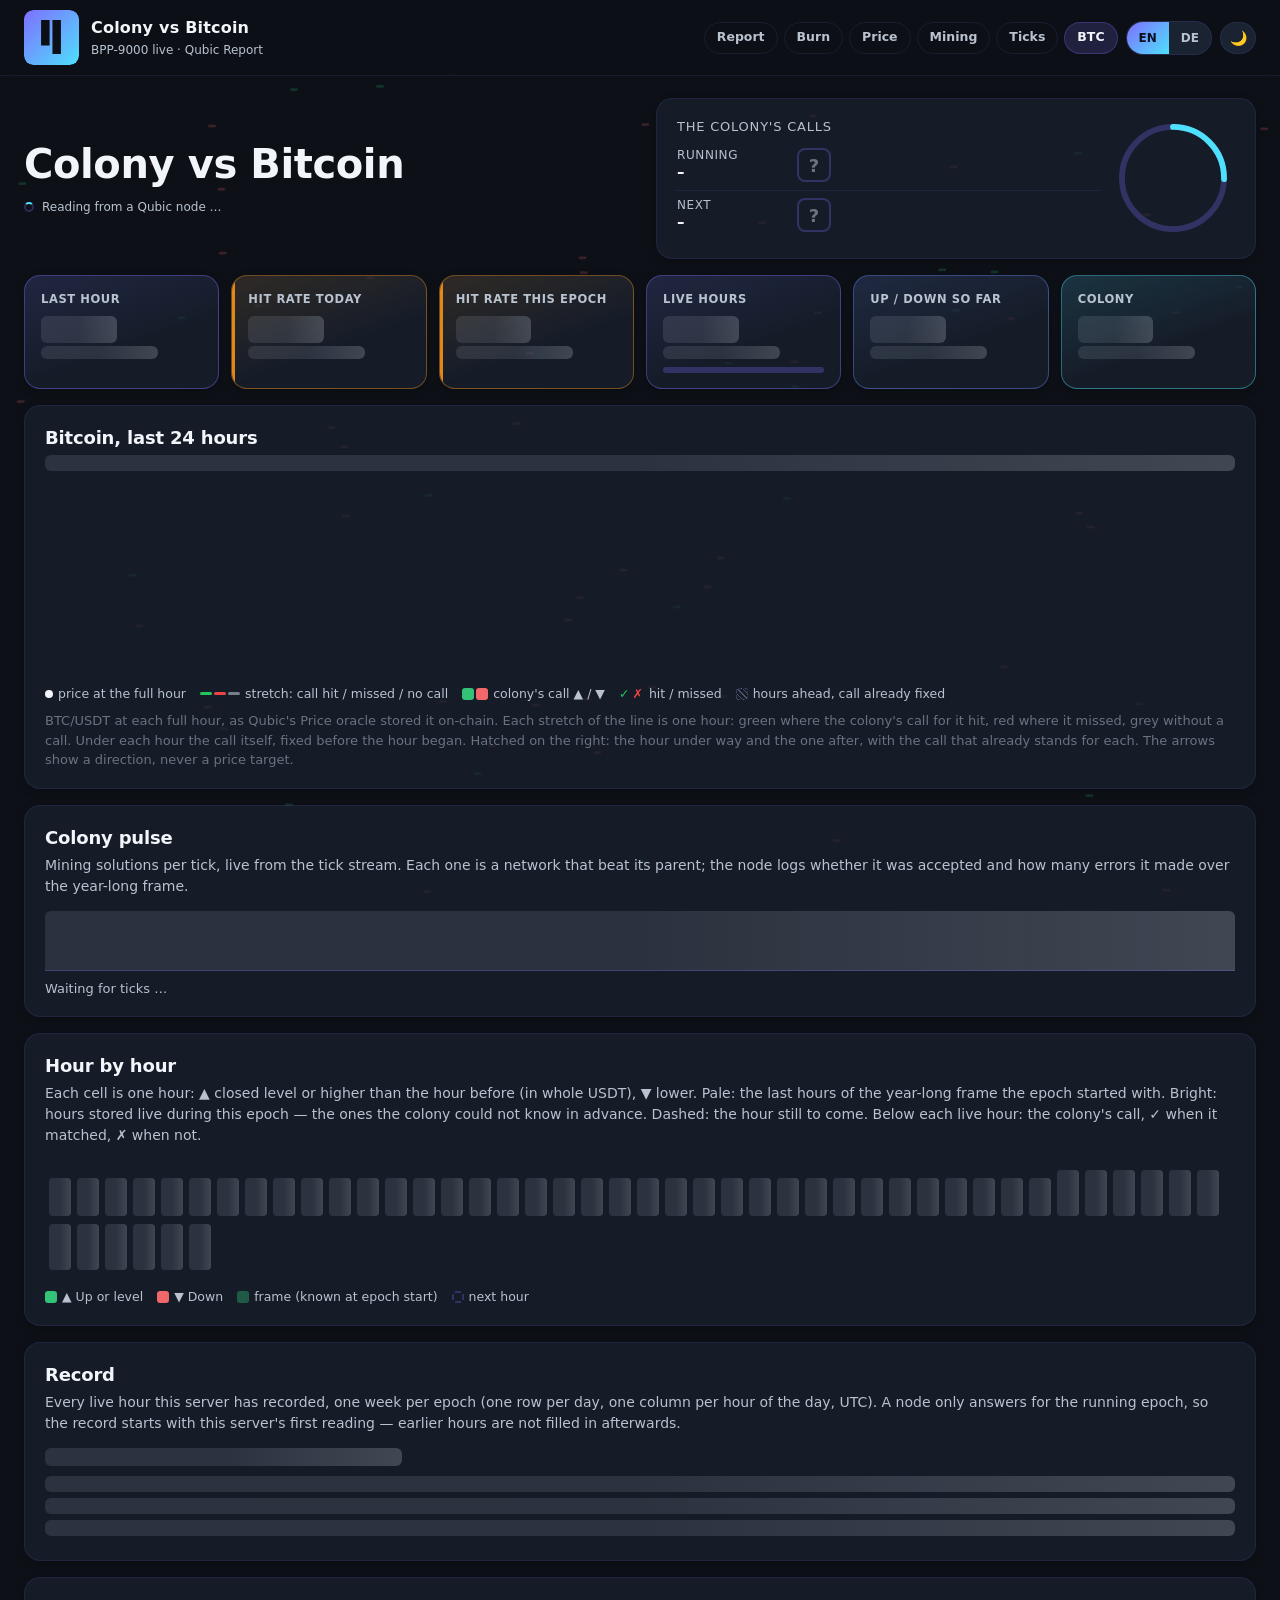
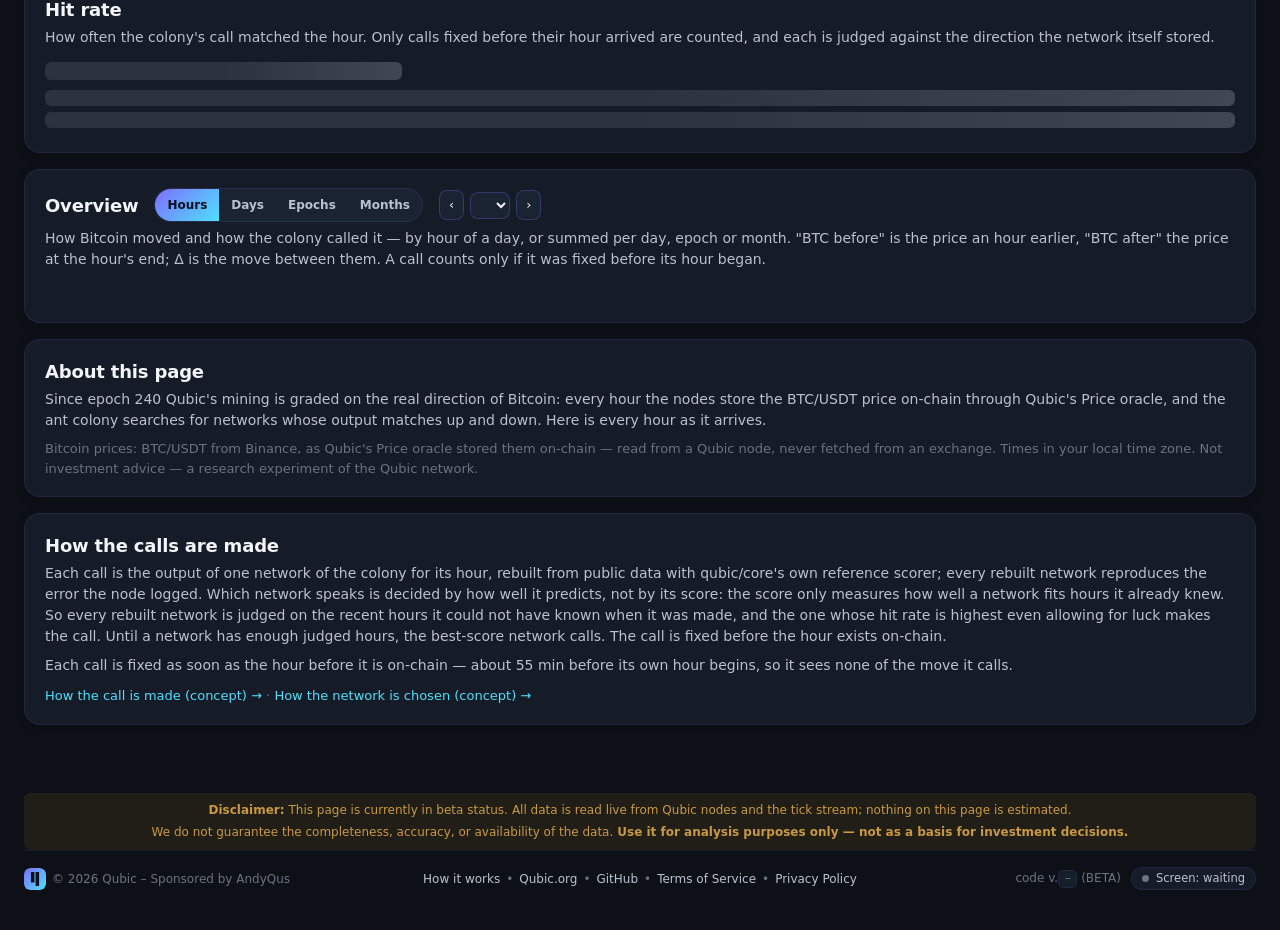
==== dashboard/btc.html @ c9d172fe "v0.17.1: BTC page concept links follow the page language - The two concept links under "How the call" ====
<!doctype html>
<html lang="en" data-theme="dark">
<head>
<meta charset="utf-8" />
<meta name="viewport" content="width=device-width, initial-scale=1.0, viewport-fit=cover" />
<title>Colony vs Bitcoin — Qubic Report</title>
<meta name="description" content="Since epoch 240 Qubic's mining is graded on the real hourly direction of Bitcoin, stored on-chain through the Price oracle. Every hour as it arrives, and what the ant colony does with it." />

<link rel="icon" type="image/svg+xml" href="./assets/icon.svg" />
<link rel="icon" type="image/png" sizes="32x32" href="./assets/favicon-32.png" />
<link rel="icon" type="image/x-icon" href="./assets/favicon.ico" sizes="48x48" />
<link rel="apple-touch-icon" href="./assets/apple-touch-icon.png" />
<link rel="manifest" href="./assets/manifest.webmanifest" />
<meta name="theme-color" content="#0d1117" />
<meta name="apple-mobile-web-app-title" content="Qubic Report" />
<meta name="application-name" content="Qubic Report" />

<meta property="og:type" content="website" />
<meta property="og:site_name" content="Qubic Report" />
<meta property="og:locale" content="en_US" />
<meta property="og:title" content="Colony vs Bitcoin — the hours Qubic's miners are graded on" />
<meta property="og:description" content="Every hour the network stores Bitcoin's direction on-chain; the ant colony has to match it. Live, hour by hour." />
<meta property="og:url" content="https://report.qubic.tools/dashboard/btc.html" />
<meta property="og:image" content="https://report.qubic.tools/dashboard/assets/og-image-en.png" />
<meta property="og:image:type" content="image/png" />
<meta property="og:image:width" content="1200" />
<meta property="og:image:height" content="630" />
<meta property="og:image:alt" content="Qubic Report — decentralization, burned supply, price and mining" />
<meta name="twitter:card" content="summary_large_image" />
<meta name="twitter:title" content="Colony vs Bitcoin — the hours Qubic's miners are graded on" />
<meta name="twitter:description" content="Bitcoin's hourly direction, stored on-chain by Qubic's Price oracle, and the colony mining against it." />
<meta name="twitter:image" content="https://report.qubic.tools/dashboard/assets/og-image-en.png" />

<!--
  dashboard/btc.html — Kolonie gegen Bitcoin.

  Seit Epoche 240 wird das Mining (BPP-9000) an der echten stündlichen Richtung
  des Bitcoin-Kurses gemessen, die die Nodes über Qubics Preis-Oracle on-chain
  speichern. Diese Seite zeigt jede Stunde, sobald sie im Netz ist.

  Datenquellen: GET /v1/btc (Stunden, Oracle, Kolonie, Aufzeichnung),
  GET /v1/ticks/recent (Kolonie-Puls). Konzept: docs/CONCEPT_BTC_PREDICTION.md (en) / .de.md (de).

  Nur Richtungen, keine Kurse: Die Kurse stammen von Binance, und dieses Projekt
  verbreitet keine Börsendaten weiter. Der Tipp der Kolonie für die nächste
  Stunde wird erst gezeigt, wenn er aus öffentlichen Daten lesbar ist — bis
  dahin sagt die Seite, warum er fehlt. Nichts hier ist geschätzt.
-->

<link rel="stylesheet" href="./theme.css?v=6388e666">

<style>
/* Up and down: a calm green and a soft coral red. Light mode takes deep tones
   that carry white glyphs; dark mode takes brighter ones that carry dark
   glyphs (--cell-ink), so a cell's ▲/▼ stays readable in both. Every cell
   also carries ▲/▼ — direction is never colour alone. */
:root {
  --up:    #15803d;
  --down:  #dc2626;
  --cell-ink: #ffffff;
  /* Bitcoin orange for the tiles' accent -- the same step burn takes with its
     ember: a deep amber in light mode (readable as text), the bright one in dark. */
  --btc:   #b45309;
}
@media (prefers-color-scheme: dark) {
  :root:not([data-theme="light"]) { --up: #34c178; --down: #f2686a; --cell-ink: #0b0f14; --btc: #f7931a; }
}
:root[data-theme="dark"] { --up: #34c178; --down: #f2686a; --cell-ink: #0b0f14; --btc: #f7931a; }

body { background: var(--bg); }
/* [hidden] must win over the display: flex of .progress, .ov-day and the like. */
[hidden] { display: none !important; }
#ants {
  position: fixed; inset: 0; width: 100%; height: 100%;
  pointer-events: none; z-index: 0; opacity: .55;
}
.page { position: relative; z-index: 1; max-width: var(--content-width); margin: 0 auto; padding: 22px var(--gutter) 40px; }
@media (max-width: 700px) { .page { padding: 16px var(--gutter-mobile) 32px; } }

.hero-title { font-family: var(--display); font-size: clamp(26px, 4.4vw, 40px); margin: 4px 0 4px; letter-spacing: -.01em; }
.hero-sub { color: var(--muted); margin: 0 0 8px; line-height: 1.5; font-size: 14px; }
#how-card a { color: var(--accent); }
/* Title left, the colony's calls right; stacked on tablets in portrait and phones. */
.hero { display: grid; grid-template-columns: minmax(0, 1fr) minmax(0, 600px); gap: 16px; align-items: center; margin-bottom: 16px; }
.hero .card { margin-bottom: 0; }
.hero-left { min-width: 0; }
@media (max-width: 980px) { .hero { grid-template-columns: 1fr; gap: 10px; } }

.card {
  background: var(--surface); border: 1px solid var(--border); border-radius: var(--radius);
  box-shadow: var(--shadow); backdrop-filter: var(--card-blur); -webkit-backdrop-filter: var(--card-blur);
  padding: 18px 20px; margin-bottom: 16px;
}
.card h2 { font-family: var(--display); font-size: 18px; margin: 0 0 4px; }
.card .desc { color: var(--muted); font-size: 14px; margin: 0 0 14px; line-height: 1.5; }

/* ── Next hour + call ─────────────────────────────────────────────── */
.now-grid { display: grid; grid-template-columns: minmax(0, 1fr) 120px; grid-template-areas: "head ring" "body ring";
  gap: 4px 16px; align-items: center; }
.now-head { grid-area: head; align-self: end; }
.now-body { grid-area: body; min-width: 0; align-self: start; }
.ring { grid-area: ring; }
/* Phone: the ring moves up beside the heading, the slots get the whole width. */
@media (max-width: 520px) {
  .now-grid { grid-template-columns: minmax(0, 1fr) 76px; grid-template-areas: "head ring" "body body"; gap: 6px 10px; }
  .now-head { align-self: center; }
  .ring { width: 76px !important; height: 76px !important; }
  .ring-in .big { font-size: 15px !important; }
  .ring-in .small { font-size: 8.5px !important; max-width: 56px !important; }
  .now-card { padding: 14px 14px; }
}
.ring { position: relative; width: 116px; height: 116px; }
.ring svg { width: 100%; height: 100%; transform: rotate(-90deg); }
.ring .track { fill: none; stroke: var(--border-strong); stroke-width: 10; }
.ring .prog { fill: none; stroke: var(--accent); stroke-width: 10; stroke-linecap: round; transition: stroke-dashoffset 1s linear; }
.ring.waiting .prog { stroke: var(--warn); }
.ring-in { position: absolute; inset: 0; display: flex; flex-direction: column; align-items: center; justify-content: center; text-align: center; }
.ring-in .big { font-family: var(--mono); font-size: 20px; font-weight: 700; }
.ring-in .small { font-size: 10.5px; color: var(--muted); max-width: 90px; line-height: 1.25; }
.ring.waiting .big { animation: blink 1.6s ease-in-out infinite; }
@keyframes blink { 50% { opacity: .45; } }

.next-label { font-size: 13px; color: var(--muted); text-transform: uppercase; letter-spacing: .06em; }
.slot { display: grid; grid-template-columns: 110px 34px 1fr; gap: 10px; align-items: center; padding: 7px 0; }
.slot + .slot { border-top: 1px solid var(--border); }
.slot .lbl { font-size: 12px; color: var(--muted); text-transform: uppercase; letter-spacing: .05em; line-height: 1.3; }
.slot .lbl b { display: block; font-family: var(--display); font-size: 15px; color: var(--text); text-transform: none; letter-spacing: 0; }
.slot .g { width: 34px; height: 34px; border-radius: 8px; display: grid; place-items: center; font-size: 18px; font-weight: 700;
  color: var(--faint); border: 2px solid var(--border-strong); }
.slot .g.up   { background: var(--up);   color: var(--cell-ink); border-color: transparent; }
.slot .g.down { background: var(--down); color: var(--cell-ink); border-color: transparent; }
.slot .g.unsure { color: var(--warn); border-color: var(--warn); }
.slot .txt { font-size: 14px; color: var(--muted); line-height: 1.4; }
.slot .txt b { color: var(--text); }
.progress { display: flex; align-items: center; gap: 10px; margin-top: 8px; font-size: 13px; color: var(--muted); }
.progress .bar { flex: 0 0 140px; margin-top: 0; }
@media (max-width: 520px) {
  .progress { flex-wrap: wrap; } .progress .bar { flex: 1 0 100%; }
}
.hits.ov td.callc, .chg span { white-space: nowrap; }
@media (max-width: 760px) { .slot { grid-template-columns: 84px 30px minmax(0, 1fr); gap: 8px; } .slot .g { width: 30px; height: 30px; font-size: 16px; } .slot .txt { font-size: 13px; } }
.next-hour { font-family: var(--display); font-size: 24px; margin: 2px 0 10px; }
.call {
  border: 1px dashed var(--border-strong); border-radius: var(--radius-sm); padding: 12px 14px;
  display: flex; gap: 14px; align-items: flex-start;
}
.call .q {
  flex: 0 0 auto; width: 46px; height: 46px; border-radius: 10px; display: grid; place-items: center;
  font-size: 26px; font-weight: 700; color: var(--faint); border: 2px solid var(--border-strong);
}
.call b { display: block; margin-bottom: 2px; }
.call p { margin: 0; color: var(--muted); font-size: 13.5px; line-height: 1.5; }
.call a { color: var(--accent); }
.call .q.up   { background: var(--up);   color: var(--cell-ink); border-color: transparent; }
.call .q.down { background: var(--down); color: var(--cell-ink); border-color: transparent; }
.call .q.unsure { color: var(--warn); border-color: var(--warn); }
.call .verdict { font-family: var(--display); font-size: 20px; margin: 2px 0 6px; }
.call .meta { font-size: 12px; color: var(--faint); margin-top: 6px; }

/* ── Hit rate table ────────────────────────────────────────────────── */
.hits { width: 100%; border-collapse: collapse; font-size: 13.5px; }
.hits th { text-align: left; color: var(--muted); font-weight: 600; font-size: 12px; text-transform: uppercase;
  letter-spacing: .04em; padding: 6px 8px; border-bottom: 1px solid var(--border-strong); }
.hits td { padding: 7px 8px; border-bottom: 1px solid var(--border); font-family: var(--mono); }
.hits td:first-child { font-family: var(--sans); }
.hits tr.sub td:first-child { padding-left: 22px; color: var(--muted); }
.hits tr.me td { color: var(--accent); font-weight: 700; }
#rank-box { margin: 10px 0 4px; }
.hits tr.group td { font-family: var(--sans); color: var(--muted); font-size: 12px; text-transform: uppercase;
  letter-spacing: .05em; padding-top: 14px; border-bottom: 0; }
.rate { display: flex; align-items: center; gap: 8px; min-width: 150px; }
.rate .rb { position: relative; flex: 1; height: 8px; border-radius: 4px; background: var(--border-strong); }
.rate .rb i { position: absolute; left: 0; top: 0; bottom: 0; border-radius: 4px; background: var(--accent); }
.rate .rb b { position: absolute; left: 50%; top: -3px; bottom: -3px; width: 2px; background: var(--text); opacity: .55; }
.hits-wrap { overflow-x: auto; }

/* ── Overview: BTC and the colony per hour / day / epoch / month ─────── */
.ov-head { display: flex; flex-wrap: wrap; align-items: center; gap: 10px 16px; margin-bottom: 6px; }
.ov-head h2 { margin: 0; }
.ov-seg button { cursor: pointer; }
.ov-day { display: flex; align-items: center; gap: 6px; }
.ov-day button, .ov-day select { background: var(--surface2); color: var(--text); border: 1px solid var(--border-strong);
  border-radius: 8px; padding: 4px 9px; font: inherit; font-size: 13px; cursor: pointer; }
.ov-day button:disabled { opacity: .35; cursor: default; }
.ov-sum { display: flex; flex-wrap: wrap; gap: 8px; margin: 4px 0 12px; }
.ov-chip { border: 1px solid var(--border-strong); border-radius: 999px; padding: 4px 12px; font-size: 13px; color: var(--muted); }
.ov-chip b { color: var(--text); font-family: var(--mono); }
.hits.ov td.dirc { font-family: var(--sans); }
.chg { display: flex; align-items: center; gap: 8px; min-width: 150px; }
.chg .cb { position: relative; flex: 0 0 90px; height: 8px; border-radius: 4px; background: var(--border); }
.chg .cb i { position: absolute; top: 0; bottom: 0; border-radius: 4px; }
.chg .cb i.up { left: 50%; background: var(--up); }
.chg .cb i.down { right: 50%; background: var(--down); }
.chg .cb b { position: absolute; left: 50%; top: -2px; bottom: -2px; width: 1px; background: var(--text); opacity: .5; }
.chg span { min-width: 64px; text-align: right; }
.vd.hit { color: var(--success); font-weight: 700; } .vd.miss { color: var(--danger); font-weight: 700; }
.dirg { display: inline-grid; place-items: center; width: 20px; height: 20px; border-radius: 5px; color: var(--cell-ink); font-size: 11px; }
.dirg.up { background: var(--up); } .dirg.down { background: var(--down); }
.hits.ov td.pr { white-space: nowrap; }
.hits.ov td.pr.prev { color: var(--muted); }
.dirw { margin-left: 6px; font-family: var(--sans); }
@media (max-width: 700px) {
  .hits.ov th.opt, .hits.ov td.opt { display: none; }
  .chg { min-width: 0; } .chg .cb { flex-basis: 44px; } .chg span { min-width: 0; }
}
/* The hit table drops its baseline columns on phones (the verdict line under it
   carries them). Scoped to it: the overview keeps every column it shows -- the
   unscoped rule used to hide the overview's Calls and Hit rate columns. */
@media (max-width: 600px) {
  .hits:not(.ov) th:nth-child(n+5), .hits:not(.ov) td:nth-child(n+5) { display: none; }
  .rate { min-width: 0; } .rate .rb { min-width: 34px; }
  .hits td, .hits th { padding: 6px 4px; }
  .hits { font-size: 12.5px; }
  .hits th { font-size: 10.5px; letter-spacing: .02em; }
  .hits.ov .chg .cb, .hits.ov .cur, .hits.ov .hto, .dirw { display: none; }
  .ov-head { gap: 8px; }
  .ov-head h2 { flex: 1 0 100%; }
  .ov-day { flex: 1 0 100%; }
  .ov-day select { flex: 1; min-width: 0; }
}

/* ── Key figures: the shared .qs-stat tiles from theme.css, as on Burn and
   Price. `themed` tiles (the hit rates) carry this page's Bitcoin orange; the
   others cycle through the house hues. Six tiles: 6 / 3 / 2 per row. */
.kpis { --stat-accent: var(--btc); display: grid; grid-template-columns: repeat(6, minmax(0, 1fr)); gap: 12px; margin-bottom: 16px; }
@media (max-width: 1100px) { .kpis { grid-template-columns: repeat(3, minmax(0, 1fr)); } }
@media (max-width: 600px) {
  .kpis { grid-template-columns: repeat(2, minmax(0, 1fr)); gap: 10px; }
  .kpis .qs-stat { padding: 12px 12px; }
  .kpis .qs-stat .s-label { font-size: 10.5px; letter-spacing: .03em; }
}
.kpis .qs-stat { min-width: 0; }
.kpis .s-val { font-family: var(--mono); }
.kpis .s-val .dir { display: inline-grid; place-items: center; width: 24px; height: 24px; border-radius: 6px;
  color: var(--cell-ink); font-size: 13px; vertical-align: -3px; margin-right: 6px; }
.kpis .s-val .dir.up { background: var(--up); } .kpis .s-val .dir.down { background: var(--down); }

/* ── Hit rate per day: one bar per UTC day, the dashed line is a coin toss ── */
.dr-title { font-size: 12px; color: var(--muted); text-transform: uppercase; letter-spacing: .05em; margin: 0 0 8px; }
.dayrates { display: flex; flex-wrap: wrap; gap: 10px 8px; align-items: flex-end; margin-bottom: 14px; }
.dr { flex: 0 0 62px; text-align: center; }
.dr-pct { font-family: var(--mono); font-weight: 700; font-size: 14px; margin-bottom: 4px; }
.dr-bar { position: relative; height: 84px; border-radius: 7px; overflow: hidden;
  background: color-mix(in srgb, var(--muted) 12%, transparent); border: 1px solid var(--border); }
.dr-bar i { position: absolute; left: 0; right: 0; bottom: 0; border-radius: 5px 5px 0 0;
  background: linear-gradient(180deg, var(--btc), color-mix(in srgb, var(--btc) 35%, transparent)); }
.dr-bar b { position: absolute; left: 0; right: 0; bottom: 50%; border-top: 2px dashed var(--text); opacity: .45; }
.dr-day { font-size: 11.5px; color: var(--muted); margin-top: 5px; white-space: nowrap; }
.dr-n { font-size: 11px; color: var(--faint); font-family: var(--mono); }
.dr.today .dr-day { color: var(--text); font-weight: 600; }
.dr.today .dr-bar { border-color: var(--btc); }
@media (max-width: 600px) { .dr { flex-basis: 52px; } .dr-bar { height: 68px; } .dr-pct { font-size: 13px; } }
.bar { height: 6px; border-radius: 3px; background: var(--border-strong); margin-top: 8px; overflow: hidden; }
.bar i { display: block; height: 100%; width: 0; background: var(--accent); border-radius: 3px; transition: width .8s ease; }

/* ── The tape ──────────────────────────────────────────────────────── */
.tape-wrap { padding: 4px 2px 10px; }
/* Wraps into rows instead of scrolling, on any screen. */
.tape { display: flex; flex-wrap: wrap; gap: 6px 2px; align-items: flex-end; }
.cell {
  flex: 0 0 auto; width: 22px; height: 38px; border-radius: 4px; display: grid; place-items: center;
  font-size: 11px; color: var(--cell-ink); position: relative; cursor: default;
}
.cell.up   { background: var(--up); }
.cell.down { background: var(--down); }
.cell.frame { opacity: .38; height: 30px; }
.cell.live { height: 46px; box-shadow: 0 0 0 2px var(--bg); }
.cell.filled::after { content: ""; position: absolute; inset: 0; border-radius: 4px;
  background: repeating-linear-gradient(45deg, transparent 0 3px, rgba(255,255,255,.35) 3px 5px); }
.cell.pending {
  height: 46px; background: transparent; border: 2px dashed var(--border-strong); color: var(--muted);
  animation: pend 2.2s ease-in-out infinite;
}
@keyframes pend { 50% { border-color: var(--accent); color: var(--accent); } }
.cell.arrive { animation: flip .9s cubic-bezier(.2,.8,.2,1); }
@keyframes flip { 0% { transform: rotateY(90deg) scale(.6); opacity: 0; } 100% { transform: none; opacity: 1; } }
.cell.cut { width: 2px; height: 56px; background: var(--accent); border-radius: 1px; opacity: .8; }
.col { display: flex; flex-direction: column; align-items: center; justify-content: flex-end; gap: 3px; }

/* ── Shards (after the Qubic Home-Node's epoch vault): one per hour, or per epoch ── */
.shards { display: flex; flex-wrap: wrap; align-items: flex-end; gap: 8px 6px; padding: 6px 2px 2px; }
.shard {
  position: relative; width: 30px; height: 84px; flex-shrink: 0; border-radius: 7px;
  background: rgba(148, 163, 184, .06); border: 1px solid var(--border-strong);
  overflow: hidden; display: flex; align-items: flex-end;
  animation: shard-rise .6s cubic-bezier(.2, .9, .3, 1.2) both; transition: transform .2s, border-color .2s; cursor: default;
}
.shard:hover { transform: translateY(-5px) scale(1.06); border-color: var(--accent); z-index: 2; }
.shard .fill { width: 100%; height: 100%; position: relative; overflow: hidden; border-radius: 5px 5px 0 0;
  transition: height .8s cubic-bezier(.2, .8, .2, 1); }
.shard.up .fill   { background: linear-gradient(180deg, var(--up), color-mix(in srgb, var(--up) 35%, transparent)); }
.shard.down .fill { background: linear-gradient(0deg, var(--down), color-mix(in srgb, var(--down) 35%, transparent)); }
.shard.acc .fill  { background: linear-gradient(180deg, var(--accent), color-mix(in srgb, var(--accent) 25%, transparent)); }
.shard .fill::after { content: ""; position: absolute; inset: 0; transform: translateX(-100%);
  background: linear-gradient(115deg, transparent 30%, rgba(255, 255, 255, .35) 50%, transparent 70%); }
.shard .gl { position: absolute; top: 5px; left: 0; right: 0; text-align: center; font-size: 13px; color: #fff;
  text-shadow: 0 1px 2px rgba(0, 0, 0, .6); }
.shard .num { position: absolute; bottom: 3px; left: 0; right: 0; text-align: center; font-family: var(--mono);
  font-size: 9.5px; font-weight: 700; color: #eafffb; text-shadow: 0 1px 2px rgba(0, 0, 0, .7); }
.shard.frame { height: 52px; opacity: .42; }
.shard.frame .num { display: none; }
.shard.filled .fill { background-image: repeating-linear-gradient(45deg, transparent 0 3px, rgba(255,255,255,.35) 3px 5px); }
/* The newest hour shimmers -- only that one: on every shard it kept the browser repainting. */
.shard.newest { border-color: var(--accent); box-shadow: 0 0 16px color-mix(in srgb, var(--accent) 25%, transparent); }
.shard.newest .fill { animation: shard-glow 2.2s ease-in-out infinite; }
.shard.newest .fill::after { animation: shard-shimmer 4.5s ease-in-out infinite; }
.shard.pending { border: 2px dashed var(--border-strong); background: transparent; animation: pend 2.2s ease-in-out infinite; }
.shard.pending .gl { color: var(--muted); text-shadow: none; top: 30px; font-size: 18px; }
.shard.pending .num { color: var(--muted); text-shadow: none; }
.shard-cut { width: 2px; height: 84px; background: var(--accent); border-radius: 1px; opacity: .8; align-self: flex-start; }
.shard-sub { font-size: 10.5px; color: var(--muted); font-family: var(--mono); height: 14px; line-height: 14px; }
@keyframes shard-rise { from { transform: translateY(18px); opacity: 0; } to { transform: none; opacity: 1; } }
@keyframes shard-glow { 0%, 100% { opacity: .75; } 50% { opacity: 1; } }
@keyframes shard-shimmer { 0%, 70% { transform: translateX(-100%); } 85%, 100% { transform: translateX(100%); } }
@media (max-width: 800px) {
  .shard { width: 24px; height: 68px; } .shard.frame { height: 42px; } .shard-cut { height: 68px; }
  .shard .num { font-size: 8px; } .shard .gl { font-size: 11px; }
}
@media (prefers-reduced-motion: reduce) { .shard, .shard .fill, .shard .fill::after { animation: none !important; } }
.ep-shards { margin-bottom: 14px; }
.mark { height: 14px; font-size: 11px; line-height: 14px; color: var(--faint); }
.mark.hit { color: var(--success); font-weight: 700; }
.mark.miss { color: var(--danger); font-weight: 700; }
.mark.call { color: var(--text); }
.tape-legend { display: flex; flex-wrap: wrap; gap: 14px; font-size: 12.5px; color: var(--muted); margin-top: 6px; }
.tape-legend i { display: inline-block; width: 12px; height: 12px; border-radius: 3px; vertical-align: -2px; margin-right: 5px; }
.tape-legend i.u { background: var(--up); } .tape-legend i.d { background: var(--down); }
.tape-legend i.f { background: var(--up); opacity: .38; }
.tape-legend i.p { border: 2px dashed var(--border-strong); }

/* ── The last 24 hours: drawn after the price page's flow chart ─────── */
:root { --chart-halo: #ffffff; }
@media (prefers-color-scheme: dark) { :root:not([data-theme="light"]) { --chart-halo: #0b0f14; } }
:root[data-theme="dark"] { --chart-halo: #0b0f14; }
.day-head { display: flex; flex-wrap: wrap; align-items: center; justify-content: space-between; gap: 8px 16px; margin-bottom: 4px; }
.day-head h2 { margin: 0; }
.day-svg .dc-focus { pointer-events: none; }
.day-sum { margin: 0; }
.day-sum b.pos { color: var(--up); } .day-sum b.neg { color: var(--down); }
.day-sum .day-n { color: var(--faint); font-size: 12px; margin-left: 4px; }
@media (max-width: 600px) {
  .day-sum { flex: 1 0 100%; gap: 6px; flex-wrap: nowrap; }
  .day-sum .ov-chip { font-size: 12px; padding: 3px 9px; white-space: nowrap; }
  .day-sum .day-n { font-size: 11px; }
}
.day-chart { min-height: 220px; }
.day-skel { height: 240px; }
.day-svg { display: block; width: 100%; height: auto; overflow: visible; }
.day-svg text { font-family: var(--sans); }
.day-svg text.y-tick { fill: var(--text); font-family: var(--mono); }
.day-svg .hcol { fill: transparent; cursor: default; }
.day-svg .hcol:hover { fill: color-mix(in srgb, var(--text) 7%, transparent); }
.day-svg .dc-line.draw { stroke-dasharray: var(--len); stroke-dashoffset: var(--len); animation: dcdraw .3s linear forwards; }
.day-svg .dc-area.draw { animation: dcfade .5s ease-out both; }
@keyframes dcdraw { to { stroke-dashoffset: 0; } }
@keyframes dcfade { from { opacity: 0; } to { opacity: 1; } }
.day-svg .dc-ahead { animation: dcpulse 2.4s ease-in-out infinite; }
@keyframes dcpulse { 50% { opacity: .45; } }
.day-legend { margin-top: 10px; }
.day-legend i.dt { width: 8px; height: 8px; border-radius: 50%; vertical-align: 0; background: var(--text); }
.day-legend i.sg { width: 12px; height: 3px; border-radius: 2px; vertical-align: 3px; margin-right: 2px; }
.day-legend i.sg.ok { background: var(--success); } .day-legend i.sg.bad { background: var(--danger); }
.day-legend i.sg.none { background: var(--muted); opacity: .6; margin-right: 5px; }
.day-desc { margin-top: 8px; }
.day-legend i.u + i.d { margin-left: -3px; }
.day-legend i.hz { border: 1px dashed var(--border-strong);
  background: repeating-linear-gradient(45deg, transparent 0 3px, color-mix(in srgb, var(--muted) 35%, transparent) 3px 4px); }
.day-legend b { font-weight: 700; margin-right: 3px; } .day-legend b.ok { color: var(--success); } .day-legend b.bad { color: var(--danger); margin-right: 6px; }
@media (prefers-reduced-motion: reduce) { .day-svg .dc-line.draw, .day-svg .dc-area.draw, .day-svg .dc-ahead { animation: none; stroke-dasharray: none; } }

/* ── Colony pulse ──────────────────────────────────────────────────── */
.pulse { display: flex; gap: 2px; align-items: flex-end; height: 60px; border-bottom: 1px solid var(--border-strong); overflow: hidden; }
@media (max-width: 600px) { .pulse { gap: 1px; } .pulse i { min-width: 1px !important; } }
.pulse i { flex: 1 1 0; min-width: 2px; background: var(--accent); border-radius: 2px 2px 0 0; opacity: .85; }
.pulse i.rej { background: var(--faint); }
.pulse-meta { display: flex; flex-wrap: wrap; gap: 6px 18px; font-size: 13px; color: var(--muted); margin-top: 8px; }
.pulse-meta b { color: var(--text); font-family: var(--mono); }

/* ── Record: one week per epoch, day × hour ────────────────────────── */
.ep { margin-bottom: 16px; }
.ep-head { display: flex; flex-wrap: wrap; gap: 4px 16px; align-items: baseline; margin-bottom: 6px; }
.ep-head b { font-family: var(--display); font-size: 15px; }
.ep-head span { color: var(--muted); font-size: 13px; }
.week { display: grid; grid-template-columns: 54px repeat(24, minmax(0, 1fr)); gap: 2px; font-size: 10.5px; }
@media (max-width: 600px) { .week { grid-template-columns: 38px repeat(24, minmax(0, 1fr)); gap: 1px; font-size: 9px; } .week .c { font-size: 0; height: 13px; } }
.week .d { color: var(--faint); align-self: center; white-space: nowrap; }
.week .h { color: var(--faint); text-align: center; }
.week .c { height: 16px; border-radius: 3px; display: grid; place-items: center; color: var(--cell-ink); font-size: 8px; }
.week .c.up { background: var(--up); } .week .c.down { background: var(--down); }
.week .c.none { background: transparent; border: 1px solid var(--border); }
.week .c.hit  { box-shadow: inset 0 0 0 2px var(--success); }
.week .c.miss { box-shadow: inset 0 0 0 2px var(--danger); }

.note { font-size: 13px; color: var(--faint); line-height: 1.5; margin: 8px 0 0; }
.note.verdict { color: var(--muted); font-size: 13.5px; }
.empty { color: var(--muted); font-size: 14px; padding: 8px 0; }
.status { font-size: 12px; color: var(--muted); margin: 0 0 10px; }
.status.bad { color: var(--warn); }

/* ── Loading: until the first node answer, every place data will land shows a
   shimmering placeholder of its final size, so the page never looks empty and
   nothing jumps when the data arrives. Same shimmer as the report page. */
.page.is-loading .kpis .s-val, .page.is-loading .kpis .s-sub, .page.is-loading #next-hour,
.page.is-loading #call-verdict, .page.is-loading #call-text, .skel, .sk-cell, .pulse:empty {
  color: transparent; border-radius: 6px;
  background: linear-gradient(90deg,
    color-mix(in srgb, var(--muted) 14%, transparent) 25%,
    color-mix(in srgb, var(--muted) 26%, transparent) 50%,
    color-mix(in srgb, var(--muted) 14%, transparent) 75%);
  background-size: 200% 100%; animation: shimmer 1.4s linear infinite;
}
@keyframes shimmer { 0% { background-position: 200% 0; } 100% { background-position: -200% 0; } }
.page.is-loading .kpis .s-val { max-width: 7ch; }
.page.is-loading .kpis .s-sub { max-width: 16ch; min-height: 1.1em; }
.page.is-loading #next-hour { max-width: 18ch; }
.page.is-loading #call-verdict { max-width: 10ch; min-height: 1.2em; }
.page.is-loading #call-text { min-height: 3em; }
.page.is-loading .call .q { animation: blink 1.6s ease-in-out infinite; }
.page.is-loading .ring-in .big { visibility: hidden; }
.page.is-loading .ring svg { animation: spin 1.2s linear infinite; }
.page.is-loading .ring .prog { stroke-dasharray: 140 412.9; stroke-dashoffset: 0; transition: none; }
@keyframes spin { from { transform: rotate(-90deg); } to { transform: rotate(270deg); } }
.sk-cell { flex: 0 0 auto; width: 22px; height: 38px; border-radius: 4px; }
.sk-cell.tall { height: 46px; }
.pulse:empty { border-radius: 6px 6px 0 0; }
.skel { height: 16px; margin: 0 0 6px; }
.skel.head { width: 30%; height: 18px; margin-bottom: 10px; }
.status.loading::before {
  content: ""; display: inline-block; width: 10px; height: 10px; margin-right: 8px; vertical-align: -1px;
  border: 2px solid var(--border-strong); border-top-color: var(--accent); border-radius: 50%;
  animation: spin 0.9s linear infinite;
}

@media (prefers-reduced-motion: reduce) {
  #ants { display: none; }
  .cell.arrive, .cell.pending, .ring.waiting .big { animation: none; }
  .skel, .sk-cell, .pulse:empty, .page.is-loading *, .status.loading::before { animation: none !important; }
}
</style>
</head>
<body>

<canvas id="ants" aria-hidden="true"></canvas>

<header class="top qs-header" id="hdr">
  <div class="top-inner qs-header-inner">
    <div class="brand">
      <div class="logo qs-logo" aria-hidden="true"></div>
      <div>
        <h1 data-i18n="pageTitle">Colony vs Bitcoin</h1>
        <div class="sub"><span data-i18n="subtitle">BPP-9000 live · Qubic Report</span></div>
      </div>
    </div>
    <div class="spacer"></div>
    <button class="qs-icon-btn qs-burger" id="nav-toggle" aria-expanded="false" aria-controls="site-nav" aria-label="Menu">☰</button>
    <div class="controls">
      <nav class="qs-nav" id="site-nav" aria-label="Sections">
        <a class="how-link qs-link" href="./" data-i18n="navReport">Report</a>
        <a class="how-link qs-link" href="./burn.html" data-i18n="burnReport">Burn</a>
        <a class="how-link qs-link" href="./price.html" data-i18n="priceReport">Price</a>
        <a class="how-link qs-link" href="./mining.html" data-i18n="miningLive">Mining</a>
        <a class="how-link qs-link" href="./ticks.html" data-i18n="ticksLive">Ticks</a>
        <a class="how-link qs-link" href="./btc.html" aria-current="page" data-i18n="btcLive">BTC</a>
      </nav>
      <div class="qs-seg" id="lang-seg">
        <button data-lang="en">EN</button><button data-lang="de">DE</button>
      </div>
      <button class="qs-icon-btn" id="theme-btn" title="Theme" aria-label="Theme">🌙</button>
    </div>
  </div>
</header>

<main class="page is-loading" id="page" aria-busy="true">
  <div class="hero">
    <div class="hero-left">
      <h2 class="hero-title" data-i18n="heroTitle">Colony vs Bitcoin</h2>
      <p class="status" id="status" data-i18n="loading">Reading from a Qubic node …</p>
    </div>
  <!-- ── The next hour, and the colony's call for it ─────────────────── -->
    <section class="card now-card" id="now-card">
      <div class="now-grid">
        <div class="next-label now-head" data-i18n="callTitle">The colony's calls</div>
        <div class="now-body">
          <div class="slot">
            <div class="lbl"><span data-i18n="slotRun">Running</span><b id="run-when">–</b></div>
            <div class="g" id="run-g" aria-hidden="true">?</div>
            <div class="txt" id="run-txt"></div>
          </div>
          <div class="slot">
            <div class="lbl"><span data-i18n="slotNext">Next</span><b id="up-when">–</b></div>
            <div class="g" id="up-g" aria-hidden="true">?</div>
            <div class="txt" id="up-txt"></div>
          </div>
          <div class="progress" id="progress" hidden><div class="bar"><i id="prog-bar"></i></div><span id="prog-txt"></span></div>
        </div>
        <div class="ring" id="ring">
          <svg viewBox="0 0 200 200" aria-hidden="true">
            <circle class="track" cx="100" cy="100" r="88" />
            <circle class="prog" id="ring-prog" cx="100" cy="100" r="88" stroke-dasharray="552.9" stroke-dashoffset="552.9" />
          </svg>
          <div class="ring-in">
            <div class="big" id="ring-big">–:––</div>
            <div class="small" id="ring-small"></div>
          </div>
        </div>
      </div>
    </section>
  </div>

  <!-- ── Key figures ──────────────────────────────────────────────────── -->
  <div class="kpis">
    <div class="qs-stat glass-card">
      <div class="s-label" data-i18n="kLast">Last hour</div>
      <div class="s-val small" id="k-last">–</div>
      <div class="s-sub" id="k-last-s"></div>
    </div>
    <div class="qs-stat glass-card themed">
      <div class="s-label" data-i18n="kToday">Hit rate today</div>
      <div class="s-val small" id="k-today">–</div>
      <div class="s-sub" id="k-today-s"></div>
    </div>
    <div class="qs-stat glass-card themed">
      <div class="s-label" data-i18n="kEpochRate">Hit rate this epoch</div>
      <div class="s-val small" id="k-ep">–</div>
      <div class="s-sub" id="k-ep-s"></div>
    </div>
    <div class="qs-stat glass-card">
      <div class="s-label" data-i18n="kLive">Live hours</div>
      <div class="s-val small" id="k-live">–</div>
      <div class="s-sub" id="k-live-s"></div>
      <div class="bar"><i id="k-live-bar"></i></div>
    </div>
    <div class="qs-stat glass-card">
      <div class="s-label" data-i18n="kDir">Up / Down so far</div>
      <div class="s-val small" id="k-dir">–</div>
      <div class="s-sub" id="k-dir-s"></div>
    </div>
    <div class="qs-stat glass-card">
      <div class="s-label" data-i18n="kColony">Colony</div>
      <div class="s-val small" id="k-colony">–</div>
      <div class="s-sub" id="k-colony-s"></div>
    </div>
  </div>

  <!-- ── The last 24 hours: price line, the colony's call under each hour ── -->
  <section class="card" id="day-card">
    <div class="day-head">
      <h2 data-i18n="dayTitle">Bitcoin, last 24 hours</h2>
      <div class="ov-sum day-sum" id="day-sum"></div>
    </div>
    <div class="day-chart" id="day-chart"><div class="skel day-skel"></div></div>
    <div class="tape-legend day-legend">
      <span><i class="dt"></i><span data-i18n="dayLgLine">price at the full hour</span></span>
      <span><i class="sg ok"></i><i class="sg bad"></i><i class="sg none"></i><span data-i18n="dayLgSeg">stretch: call hit / missed / no call</span></span>
      <span><i class="u"></i><i class="d"></i><span data-i18n="dayLgCall">colony's call ▲ / ▼</span></span>
      <span><b class="ok">✓</b><b class="bad">✗</b><span data-i18n="dayLgHit">hit / missed</span></span>
      <span><i class="hz"></i><span data-i18n="dayLgAhead">hours ahead, call already fixed</span></span>
    </div>
    <p class="note day-desc" data-i18n="dayDesc">BTC/USDT at each full hour, as Qubic's Price oracle stored it on-chain.</p>
  </section>

  <!-- ── Colony pulse ─────────────────────────────────────────────────── -->
  <section class="card">
    <h2 data-i18n="pulseTitle">Colony pulse</h2>
    <p class="desc" data-i18n="pulseDesc">Mining solutions per tick, live from the tick stream. Each one is a network that beat its parent; the node logs whether it was accepted and how many errors it made over the year-long frame.</p>
    <div class="pulse" id="pulse" role="img" aria-label="Accepted solutions per tick"></div>
    <div class="pulse-meta" id="pulse-meta"><span data-i18n="pulseWait">Waiting for ticks …</span></div>
  </section>

  <!-- ── The tape ─────────────────────────────────────────────────────── -->
  <section class="card">
    <h2 data-i18n="tapeTitle">Hour by hour</h2>
    <p class="desc" data-i18n="tapeDesc">Each cell is one hour: ▲ closed level or higher than the hour before (in whole USDT), ▼ lower. Pale: the last hours of the year-long frame the epoch started with. Bright: hours stored live during this epoch — the ones the colony could not know in advance. Dashed: the hour still to come.</p>
    <div class="tape-wrap" id="tape-wrap"><div class="shards" id="tape"></div></div>
    <div class="tape-legend">
      <span><i class="u"></i><span data-i18n="lgUp">▲ up or level</span></span>
      <span><i class="d"></i><span data-i18n="lgDown">▼ down</span></span>
      <span><i class="f"></i><span data-i18n="lgFrame">frame (known at epoch start)</span></span>
      <span><i class="p"></i><span data-i18n="lgPending">next hour</span></span>
    </div>
  </section>

  <!-- ── Track record ─────────────────────────────────────────────────── -->
  <section class="card">
    <h2 data-i18n="recTitle">Record</h2>
    <p class="desc" data-i18n="recDesc">Every live hour this server has recorded, one week per epoch (one row per day, one column per hour of the day, UTC). A node only answers for the running epoch, so the record starts with this server's first reading — earlier hours are not filled in afterwards.</p>
    <div id="record"><div class="skel head"></div><div class="skel"></div><div class="skel"></div><div class="skel"></div></div>
  </section>

  <section class="card">
    <h2 data-i18n="hitTitle">Hit rate</h2>
    <p class="desc" data-i18n="hitDesc">How often the colony's call matched the hour, against 50 % for a coin toss. It appears once calls can be read; a call counts only if it was fixed before its hour arrived.</p>
    <div id="hit-box"><div class="skel head"></div><div class="skel"></div><div class="skel"></div></div>
  </section>

  <!-- ── Overview: BTC per hour / day / epoch / month, and how the colony called it ── -->
  <section class="card" id="ov-card">
    <div class="ov-head">
      <h2 data-i18n="ovTitle">Overview</h2>
      <div class="qs-seg ov-seg" id="ov-group">
        <button data-g="hour" data-i18n="ovHour">Hours</button><button data-g="day" data-i18n="ovDay">Days</button><button data-g="epoch" data-i18n="ovEpoch">Epochs</button><button data-g="month" data-i18n="ovMonth">Months</button>
      </div>
      <div class="ov-day" id="ov-day" hidden>
        <button type="button" id="ov-prev" aria-label="previous day">‹</button>
        <select id="ov-day-sel" aria-label="day"></select>
        <button type="button" id="ov-next" aria-label="next day">›</button>
      </div>
    </div>
    <p class="desc" data-i18n="ovDesc">How Bitcoin moved and how the colony called it, by hour, day, epoch or month.</p>
    <div class="ov-sum" id="ov-sum"></div>
    <div class="hits-wrap"><table class="hits ov" id="ov-table"></table></div>
    <p class="note" id="ov-src"></p>
  </section>

  <section class="card info-card">
    <h2 data-i18n="infoTitle">About this page</h2>
  <p class="hero-sub" data-i18n="heroSub">Since epoch 240 Qubic's mining is graded on the real direction of Bitcoin: every hour the nodes store the BTC/USDT price on-chain through Qubic's Price oracle, and the ant colony searches for networks whose output matches up and down. Here is every hour as it arrives.</p>
    <p class="note" data-i18n="footNote">Directions only, no prices: the prices come from Binance via Qubic's Price oracle, and this report does not republish exchange data. Times in your local time zone. Not investment advice — a research experiment of the Qubic network.</p>
  </section>

  <!-- How the calls are made: moved out of the calls card, where it pushed the
       figures down. Filled with the network's live numbers by renderCall(). -->
  <section class="card info-card" id="how-card">
    <h2 data-i18n="callHow">How the calls are made</h2>
    <p class="hero-sub" data-i18n="callText">The output of the colony's best network for that hour.</p>
    <p class="hero-sub" data-i18n="callWhen">Each call is fixed as soon as the hour before it is on-chain.</p>
    <p class="hero-sub" id="call-meta"></p>
    <div id="rank-box"></div>
    <p class="note"><a href="https://github.com/AndyQus/qubic-decentralization-report/blob/main/docs/CONCEPT_BTC_PREDICTION.md" target="_blank" rel="noreferrer" data-doc="CONCEPT_BTC_PREDICTION" data-i18n="callConcept">How the call is made (concept) →</a>
      · <a href="https://github.com/AndyQus/qubic-decentralization-report/blob/main/docs/CONCEPT_BTC_RANKING.md" target="_blank" rel="noreferrer" data-doc="CONCEPT_BTC_RANKING" data-i18n="rankConcept">How the network is chosen (concept) →</a></p>
  </section>
</main>

<footer class="qs-footer">
  <div class="fdisc">
    <b data-i18n="discLabel">Disclaimer:</b>
    <span data-i18n="discBeta">This page is currently in beta status.</span>
    <span data-i18n="discData">All data is read live from Qubic nodes and the tick stream; nothing on this page is estimated.</span>
    <span data-i18n="discNoGuarantee">We do not guarantee the completeness, accuracy, or availability of the data.</span>
    <b data-i18n="discDemo">Use it for analysis purposes only — not as a basis for investment decisions.</b>
  </div>
  <div class="fbar">
    <div class="fleft">
      <span class="flogo" aria-hidden="true"></span>
      <span>&copy; <span id="foot-year">2026</span> <span data-i18n="sponsored">Qubic – Sponsored by AndyQus</span></span>
    </div>
    <div class="flinks">
      <a href="./how-it-works.html" data-i18n="howItWorks">How it works</a>
      <span class="fsep">&#x2022;</span>
      <a href="https://qubic.org" target="_blank" rel="noreferrer">Qubic.org</a>
      <span class="fsep">&#x2022;</span>
      <a href="https://github.com/AndyQus/qubic-decentralization-report"
         target="_blank" rel="noreferrer">GitHub</a>
      <span class="fsep">&#x2022;</span>
      <a href="https://qubic.org/terms-of-service" target="_blank" rel="noreferrer" data-i18n="tos">Terms of Service</a>
      <span class="fsep">&#x2022;</span>
      <a href="https://qubic.org/privacy-policy" target="_blank" rel="noreferrer" data-i18n="privacy">Privacy Policy</a>
    </div>
    <div class="fright fright-wrap">
      <span><span data-i18n="codeVersion">code</span> v.<code id="code-ver">–</code> (BETA)</span>
      <button class="fwake" id="wake-btn" type="button" aria-pressed="false" hidden><span class="wdot" aria-hidden="true"></span><span class="wtext">Screen stays on</span></button>
    </div>
  </div>
</footer>

<script>
(function () {
  "use strict";

  var root = document.documentElement;
  var params = new URLSearchParams(location.search);
  function $(id) { return document.getElementById(id); }
  function safeGet(k) { try { return localStorage.getItem(k); } catch (e) { return null; } }
  function safeSet(k, v) { try { localStorage.setItem(k, v); } catch (e) {} }
  function esc(s) {
    return (s == null ? "" : String(s)).replace(/&/g, "&amp;").replace(/</g, "&lt;")
      .replace(/>/g, "&gt;").replace(/"/g, "&quot;");
  }

  /* ── i18n ─────────────────────────────────────────────────────────── */
  var LS_LANG = "qdr.lang";
  var I18N = {
    en: {
      navReport: "Report", burnReport: "Burn", priceReport: "Price", miningLive: "Mining",
      ticksLive: "Ticks", btcLive: "BTC", howItWorks: "How it works",
      pageTitle: "Colony vs Bitcoin", subtitle: "BPP-9000 live · Qubic Report",
      heroTitle: "Colony vs Bitcoin", infoTitle: "About this page",
      heroSub: "Since epoch 240 Qubic's mining is graded on the real direction of Bitcoin: every hour the nodes store the BTC/USDT price on-chain through Qubic's Price oracle, and the ant colony searches for networks whose output matches up and down. Here is every hour as it arrives.",
      loading: "Reading from a Qubic node …",
      live: "Live from node {ip} · epoch {ep} · checked: the targets hash to the node's own data hash.",
      unverified: "Live from node {ip} · epoch {ep} · the targets could not be checked against the node's data hash yet — figures withheld.",
      stale: "The node did not answer just now; showing the last reading.",
      unavailable: "No Qubic node answered. The record below is what this server stored earlier.",
      noApi: "This page was opened as a file and has no API. Open it through the server.",
      nextLabel: "Next hour on the network",
      nextHour: "{from} – {to}",
      ringDue: "earliest on the network", ringWait: "due — the oracle is being asked", ringLate: "overdue · {n} failed attempts",
      callTitle: "The colony's calls",
      callConcept: "How the call is made (concept) →", callHow: "How the calls are made",
      callUp: "▲ Up or level", callDown: "▼ Down", callUnsure: "? unsure",
      callText: "Each call is the output of one network of the colony for its hour, rebuilt from public data with qubic/core's own reference scorer; every rebuilt network reproduces the error the node logged. Which network speaks is decided by how well it predicts, not by its score: the score only measures how well a network fits hours it already knew. So every rebuilt network is judged on the recent hours it could not have known when it was made, and the one whose hit rate is highest even allowing for luck makes the call. Until a network has enough judged hours, the best-score network calls. The call is fixed before the hour exists on-chain.",
      rankConcept: "How the network is chosen (concept) →",
      netPicked: "Right now the network from tick {tick} calls: {hits} of {dec} right on the last {w} hours it could not have known ({ab} abstained) — at least {lo} % allowing for luck. Over the year frame it has {err} errors, shift {shift}.",
      netFallback: "No network has {m} judged hours yet, so the best-score network calls: {err} errors over the year frame ({pct} % right on the hours it was mined against — a fit, not a forecast), shift {shift}.",
      rankTitle: "Rebuilt networks by record · last {w} hours", rankNet: "Network (tick)", rankRight: "Right",
      rankRate: "Rate", rankLow: "At least", rankErr: "Errors", rankNote: "\"At least\" is the lower end of the 95 % range of the hit rate: a network with 5 of 5 right is not yet better than one with 60 of 100. Only networks with {m} judged hours can be chosen; ? is an abstention. {n} lineages are rebuilt.",
      rulesTitle: "Chosen by record vs. by score", rulesRec: "by record", rulesScore: "by score",
      rulesNote: "Both rules call every hour; compared on the same {n} hours since {t}. Of the record rule's calls, {m} were made by a network chosen on its record and {f} fell back to the score while no network had enough judged hours.",
      callMeta: "fixed {t} · network in tick {tick} · {err} errors over the year frame · shift {shift}",
      callNone: "No call yet",
      slotRun: "Running", slotNext: "Next",
      sRun: "call <b>{c}</b> · fixed {f} · result from {t}", sUp: "call <b>{c}</b> · fixed {t}",
      sRunNone: "no call for this hour", sUpNone: "call follows before {t}",
      progTxt: "rebuilding the best network: {d} of {n} checked · first call in about {m} min",
      callWhen: "Each call is fixed as soon as the hour before it is on-chain — about 55 min before its own hour begins, so it sees none of the move it calls.",
      netMeta: "The calls come from the single best network (fewest errors), not from a vote of several. Right now it has {err} errors over the year frame ({pct} % right on the hours it was mined against — a fit, not a forecast), shift {shift}.",
      rNoTracker: "The ingest worker has not reported on the colony yet.",
      rNoReplayer: "The replayer that rebuilds the colony's networks is not installed on this server.",
      rCatchingUp: "The best network's lineage is still being rebuilt, one solution after the other; its call follows.",
      rMismatch: "A rebuilt network did not reproduce the error the node logged — so no call is shown rather than a wrong one.",
      rNoSolutions: "No accepted mining solution yet this epoch.",
      rLineage: "Part of the best network's lineage is missing from the tick logs.",
      rAnchor: "No node served the tick data a rebuild needs; retried every minute.",
      rOther: "No call for this hour (tracker: {s}).",
      rFailed: "The replayer stopped on this server; no call until it runs again.",
      kLast: "Last hour", kLastUp: "Up", kLastDown: "Down", kLastCall: "call {c} {v}",
      kToday: "Hit rate today", kEpochRate: "Hit rate this epoch",
      kRateS: "{hits} of {calls} calls · coin toss 50 %", kRateNone: "no call judged yet",
      kTodayS: "{hits} of {calls} calls (UTC day)",
      drTitle: "Hit rate per day (UTC)", drTip: "{day}: {hits} of {calls} calls hit",
      ovTitle: "Overview", ovHour: "Hours", ovDay: "Days", ovEpoch: "Epochs", ovMonth: "Months",
      ovDesc: "How Bitcoin moved and how the colony called it — by hour of a day, or summed per day, epoch or month. \"BTC before\" is the price an hour earlier, \"BTC after\" the price at the hour's end; Δ is the move between them. A call counts only if it was fixed before its hour began.",
      ovColHour: "Hour", ovColPeriod: "Period", ovColClose: "BTC close", ovColChange: "Δ",
      ovColDir: "Up/Down", ovColCall: "Call", ovColPrev: "BTC before", ovColAfter: "BTC after", ovColHit: "", ovColHours: "Hours", ovColUpDown: "▲ / ▼",
      ovColCalls: "Calls", ovColRate: "Hit rate", ovEmpty: "No recorded hour in this view yet.",
      ovSrc: "Prices: {s}. Days and months in UTC, hours in your local time.",
      ovSumMove: "Bitcoin {chg}", ovSumRate: "Colony {hits} of {calls} right", ovSumHours: "{n} hours",
      ovEpochN: "Epoch {ep}",
      kLive: "Live hours", kLiveS: "of {cap} possible this epoch",
      kDir: "Up / Down so far", kDirS: "of the live hours",
      kColony: "Colony", kColonyS: "solutions · threshold {th} errors",
      tapeTitle: "Hour by hour",
      tapeDesc: "Each cell is one hour: ▲ closed level or higher than the hour before (in whole USDT), ▼ lower. Pale: the last hours of the year-long frame the epoch started with. Bright: hours stored live during this epoch — the ones the colony could not know in advance. Dashed: the hour still to come. Below each live hour: the colony's call, ✓ when it matched, ✗ when not.",
      lgUp: "▲ Up or level", lgDown: "▼ Down", lgFrame: "frame (known at epoch start)", lgPending: "next hour",
      cellTip: "{from} – {to} · {dir}", cellLive: "stored live in tick {tick}", cellFrame: "part of the frame", cellFilled: "oracle failed for 24 h, previous price reused (counts as ▲)",
      dirUp: "▲ Up or level", dirDown: "▼ Down", pendTip: "{from} – {to} · not on the network yet",
      dayTitle: "Bitcoin, last 24 hours",
      dayDesc: "BTC/USDT at each full hour, as Qubic's Price oracle stored it on-chain. Each stretch of the line is one hour: green where the colony's call for it hit, red where it missed, grey without a call. Under each hour the call itself, fixed before the hour began. Hatched on the right: the hour under way and the one after, with the call that already stands for each. The arrows show a direction, never a price target.",
      daySumMove: "BTC {h} h", daySumRate: "Colony", daySumN: "{hits} of {calls}",
      dayEmpty: "Not enough hours with a price recorded yet.",
      dayAria: "Bitcoin price over the last 24 hours with the colony's call for each hour",
      dayAhead: "calls ahead", dayCallLbl: "Call", dayRun: "Running", dayNext: "Next",
      dayTipCall: "call {c}", dayTipNone: "no call yet",      dayLgLine: "price at the full hour", dayLgSeg: "stretch: call hit / missed / no call", dayLgCall: "colony's call ▲ / ▼",
      dayLgHit: "hit / missed", dayLgAhead: "hours ahead, call already fixed",
      pulseTitle: "Colony pulse",
      pulseDesc: "Mining solutions per tick, live from the tick stream. Each one is a network that beat its parent; the node logs whether it was accepted and how many errors it made over the year-long frame.",
      pulseWait: "Waiting for ticks …",
      pulseMeta: "last {n} ticks: {ok} accepted · {bad} rejected · lowest error {best}",
      pulseNone: "last {n} ticks: no solution — the miners may still be switching to the live task",
      recTitle: "Record",
      recDesc: "Every live hour this server has recorded, one week per epoch (one row per day, one column per hour of the day, UTC). A node only answers for the running epoch, so the record starts with this server's first reading — earlier hours are not filled in afterwards.",
      recEmpty: "No hour recorded yet.",
      recShardTip: "Epoch {ep}: {n} of 168 live hours recorded · {hits} of {calls} calls hit",
      recEpoch: "Epoch {ep}", recSum: "{n} hours · {up} % ▲ · {filled} filled",
      hitTitle: "Hit rate",
      hPeriod: "Period", hCalls: "Calls", hHits: "Hits", hRate: "Hit rate", hAlways: "always ▲", hNever: "always ▼", hRepeat: "as hour before",
      hH6: "last 6 hours", hH24: "last 24 hours", hToday: "today (UTC)", hEpoch: "this epoch",
      hDays: "per day (UTC)", hEpochs: "per epoch", hEpochN: "epoch {ep}",
      hNote: "The bar's line marks 50 % — a coin toss. \"always ▲\", \"always ▼\" and \"as hour before\" are what three naive rules scored on the same hours. A \"?\" call is an abstention: neither hit nor miss.",
      hVerdict: "This epoch: colony {rate} % on {n} calls · always ▲ {up} % · always ▼ {down} %. With {n} calls a pure coin toss lands between {lo} % and {hi} % 19 times out of 20",
      hVerdictIn: " — so the record is still too short to tell skill from luck.",
      hVerdictOut: " — the colony is outside that range; whether it beats always ▼ / ▲ is the harder test.",
      hStreak: "Longest streak this epoch: {k} right in a row (running now: {c}). Luck alone gets there too: a coin toss reaches {k} in a row with {n} calls {same} % of the time, over a whole epoch of 168 hours {ep} % — a streak says little, the hit rate over many calls is the test.",
      markHit: "hit", markMiss: "miss",
      hitDesc: "How often the colony's call matched the hour. Only calls fixed before their hour arrived are counted, and each is judged against the direction the network itself stored.",
      hitEmpty: "No call has been judged yet. The first verdict comes one hour after the first call.",
      footNote: "Bitcoin prices: BTC/USDT from Binance, as Qubic's Price oracle stored them on-chain — read from a Qubic node, never fetched from an exchange. Times in your local time zone. Not investment advice — a research experiment of the Qubic network.",
      discLabel: "Disclaimer:", discBeta: "This page is currently in beta status.",
      discData: "All data is read live from Qubic nodes and the tick stream; nothing on this page is estimated.",
      discNoGuarantee: "We do not guarantee the completeness, accuracy, or availability of the data.",
      discDemo: "Use it for analysis purposes only — not as a basis for investment decisions.",
      sponsored: "Qubic – Sponsored by AndyQus", tos: "Terms of Service", privacy: "Privacy Policy", codeVersion: "code"
    },
    de: {
      navReport: "Report", burnReport: "Burn", priceReport: "Kurs", miningLive: "Mining",
      ticksLive: "Ticks", btcLive: "BTC", howItWorks: "So funktioniert's",
      pageTitle: "Kolonie gegen Bitcoin", subtitle: "BPP-9000 live · Qubic Report",
      heroTitle: "Kolonie gegen Bitcoin", infoTitle: "Über diese Seite",
      heroSub: "Seit Epoche 240 wird Qubics Mining an der echten Richtung von Bitcoin gemessen: Jede Stunde speichern die Nodes den BTC/USDT-Kurs über Qubics Preis-Oracle on-chain, und die Ameisenkolonie sucht Netze, deren Ausgabe Up und Down trifft. Hier ist jede Stunde, sobald sie eintrifft.",
      loading: "Lese von einem Qubic-Node …",
      live: "Live von Node {ip} · Epoche {ep} · geprüft: Die Ziele ergeben den Daten-Hash der Node.",
      unverified: "Live von Node {ip} · Epoche {ep} · die Ziele ließen sich noch nicht gegen den Daten-Hash der Node prüfen — keine Zahlen angezeigt.",
      stale: "Die Node hat gerade nicht geantwortet; angezeigt wird die letzte Messung.",
      unavailable: "Kein Qubic-Node hat geantwortet. Unten steht, was dieser Server früher aufgezeichnet hat.",
      noApi: "Diese Seite wurde als Datei geöffnet und hat keine API. Öffne sie über den Server.",
      nextLabel: "Nächste Stunde im Netz",
      nextHour: "{from} – {to}",
      ringDue: "frühestens im Netz", ringWait: "fällig — das Oracle wird gefragt", ringLate: "überfällig · {n} Fehlversuche",
      callTitle: "Die Tipps der Kolonie",
      callConcept: "Wie der Tipp entsteht (Konzept) →", callHow: "Wie die Tipps entstehen",
      callUp: "▲ Up oder gleich", callDown: "▼ Down", callUnsure: "? unsicher",
      callText: "Jeder Tipp ist die Ausgabe eines Netzes der Kolonie für seine Stunde, nachgebaut aus öffentlichen Daten mit dem Referenz-Scorer von qubic/core; jedes nachgebaute Netz trifft den Fehler, den die Node protokolliert hat. Welches Netz spricht, entscheidet seine Vorhersage, nicht sein Score: Der Score misst nur, wie gut ein Netz Stunden nachbildet, die es schon kannte. Deshalb wird jedes nachgebaute Netz an den letzten Stunden gemessen, die es bei seiner Entstehung nicht kennen konnte, und das Netz mit der höchsten Trefferquote, auch nach Abzug von Glück, gibt den Tipp. Solange kein Netz genug ausgewertete Stunden hat, tippt das Netz mit dem besten Score. Der Tipp steht fest, bevor die Stunde on-chain existiert.",
      rankConcept: "Wie das Netz gewählt wird (Konzept) →",
      netPicked: "Gerade tippt das Netz aus Tick {tick}: {hits} von {dec} richtig auf den letzten {w} Stunden, die es nicht kennen konnte ({ab} Enthaltungen) — nach Abzug von Glück mindestens {lo} %. Über den Jahresrahmen hat es {err} Fehler, Shift {shift}.",
      netFallback: "Noch hat kein Netz {m} ausgewertete Stunden, deshalb tippt das Netz mit dem besten Score: {err} Fehler über den Jahresrahmen ({pct} % richtig auf den Stunden, gegen die es gemined wurde — eine Anpassung, keine Prognose), Shift {shift}.",
      rankTitle: "Nachgebaute Netze nach Bilanz · letzte {w} Stunden", rankNet: "Netz (Tick)", rankRight: "Richtig",
      rankRate: "Quote", rankLow: "Mindestens", rankErr: "Fehler", rankNote: "„Mindestens“ ist das untere Ende des 95-%-Bereichs der Trefferquote: 5 von 5 richtig ist noch nicht besser als 60 von 100. Gewählt werden kann nur ein Netz mit {m} ausgewerteten Stunden; ? ist eine Enthaltung. {n} Linien werden nachgebaut.",
      rulesTitle: "Gewählt nach Bilanz gegen nach Score", rulesRec: "nach Bilanz", rulesScore: "nach Score",
      rulesNote: "Beide Regeln tippen jede Stunde; verglichen auf denselben {n} Stunden seit {t}. Von den Tipps der Bilanz-Regel kamen {m} von einem Netz, das nach seiner Bilanz gewählt wurde, und {f} vom Score-Netz, solange noch kein Netz genug ausgewertete Stunden hatte.",
      callMeta: "festgelegt {t} · Netz aus Tick {tick} · {err} Fehler über den Jahresrahmen · Shift {shift}",
      callNone: "Noch kein Tipp",
      slotRun: "Läuft", slotNext: "Als Nächstes",
      sRun: "Tipp <b>{c}</b> · festgelegt {f} · Ergebnis ab {t}", sUp: "Tipp <b>{c}</b> · festgelegt {t}",
      sRunNone: "kein Tipp für diese Stunde", sUpNone: "Tipp folgt vor {t}",
      progTxt: "Nachbau des besten Netzes: {d} von {n} geprüft · erster Tipp in ca. {m} Min.",
      callWhen: "Jeder Tipp wird festgelegt, sobald die Stunde davor on-chain ist — rund 55 Min. bevor seine eigene Stunde beginnt; von ihrer Bewegung sieht er nichts.",
      netMeta: "Die Tipps kommen vom einzelnen besten Netz (wenigste Fehler), nicht aus einer Abstimmung mehrerer. Gerade hat es {err} Fehler über den Jahresrahmen ({pct} % richtig auf den Stunden, gegen die es gemined wurde — eine Anpassung, keine Prognose), Shift {shift}.",
      rNoTracker: "Der Worker hat zur Kolonie noch nichts gemeldet.",
      rNoReplayer: "Der Nachbau der Netze ist auf diesem Server nicht installiert.",
      rCatchingUp: "Die Linie des besten Netzes wird noch nachgebaut, eine Lösung nach der anderen; sein Tipp folgt.",
      rMismatch: "Ein nachgebautes Netz hat den protokollierten Fehler nicht getroffen — deshalb lieber kein Tipp als ein falscher.",
      rNoSolutions: "In dieser Epoche gibt es noch keine angenommene Mining-Lösung.",
      rLineage: "Ein Teil der Linie des besten Netzes fehlt in den Tick-Logs.",
      rAnchor: "Keine Node lieferte die Tick-Daten für den Nachbau; neuer Versuch jede Minute.",
      rOther: "Kein Tipp für diese Stunde (Tracker: {s}).",
      rFailed: "Der Nachbau ist auf diesem Server abgebrochen; kein Tipp, bis er wieder läuft.",
      kLast: "Letzte Stunde", kLastUp: "Up", kLastDown: "Down", kLastCall: "Tipp {c} {v}",
      kToday: "Treffer heute", kEpochRate: "Treffer diese Epoche",
      kRateS: "{hits} von {calls} Tipps · Münzwurf 50 %", kRateNone: "noch kein Tipp ausgewertet",
      kTodayS: "{hits} von {calls} Tipps (UTC-Tag)",
      drTitle: "Trefferquote pro Tag (UTC)", drTip: "{day}: {hits} von {calls} Tipps getroffen",
      ovTitle: "Übersicht", ovHour: "Stunden", ovDay: "Tage", ovEpoch: "Epochen", ovMonth: "Monate",
      ovDesc: "Wie sich Bitcoin bewegt hat und wie die Kolonie getippt hat — je Stunde eines Tages oder zusammengefasst pro Tag, Epoche oder Monat. „BTC vorher“ ist der Kurs eine Stunde davor, „BTC nachher“ der Kurs am Ende der Stunde; Δ ist die Bewegung dazwischen. Ein Tipp zählt nur, wenn er vor Beginn seiner Stunde feststand.",
      ovColHour: "Stunde", ovColPeriod: "Zeitraum", ovColClose: "BTC Schluss", ovColChange: "Δ",
      ovColDir: "Up/Down", ovColCall: "Tipp", ovColPrev: "BTC vorher", ovColAfter: "BTC nachher", ovColHit: "", ovColHours: "Stunden", ovColUpDown: "▲ / ▼",
      ovColCalls: "Tipps", ovColRate: "Quote", ovEmpty: "In dieser Ansicht ist noch keine Stunde aufgezeichnet.",
      ovSrc: "Kurse: {s}. Tage und Monate in UTC, Stunden in deiner Ortszeit.",
      ovSumMove: "Bitcoin {chg}", ovSumRate: "Kolonie {hits} von {calls} richtig", ovSumHours: "{n} Stunden",
      ovEpochN: "Epoche {ep}",
      kLive: "Live-Stunden", kLiveS: "von {cap} möglichen in dieser Epoche",
      kDir: "Up / Down bisher", kDirS: "der Live-Stunden",
      kColony: "Kolonie", kColonyS: "Lösungen · Schwelle {th} Fehler",
      tapeTitle: "Stunde für Stunde",
      tapeDesc: "Jede Zelle ist eine Stunde: ▲ gleich oder höher geschlossen als die Stunde davor (in ganzen USDT), ▼ tiefer. Blass: die letzten Stunden des Jahresrahmens, mit dem die Epoche begann. Kräftig: Stunden, die während dieser Epoche live gespeichert wurden — die die Kolonie vorher nicht kennen konnte. Gestrichelt: die Stunde, die noch kommt. Unter jeder Live-Stunde: der Tipp der Kolonie, ✓ wenn er traf, ✗ wenn nicht.",
      lgUp: "▲ Up oder gleich", lgDown: "▼ Down", lgFrame: "Rahmen (bei Epochenstart bekannt)", lgPending: "nächste Stunde",
      cellTip: "{from} – {to} · {dir}", cellLive: "live gespeichert in Tick {tick}", cellFrame: "Teil des Rahmens", cellFilled: "Oracle 24 h ausgefallen, Vorstundenkurs übernommen (zählt als ▲)",
      dirUp: "▲ Up oder gleich", dirDown: "▼ Down", pendTip: "{from} – {to} · noch nicht im Netz",
      dayTitle: "Bitcoin, letzte 24 Stunden",
      dayDesc: "BTC/USDT zu jeder vollen Stunde, wie Qubics Preis-Oracle ihn on-chain gespeichert hat. Jeder Abschnitt der Linie ist eine Stunde: grün, wo der Tipp der Kolonie für sie traf, rot, wo er danebenlag, grau ohne Tipp. Unter jeder Stunde der Tipp selbst, festgelegt bevor die Stunde begann. Rechts schraffiert: die laufende und die nächste Stunde mit dem Tipp, der für sie schon feststeht. Die Pfeile zeigen eine Richtung, nie ein Kursziel.",
      daySumMove: "BTC {h} h", daySumRate: "Kolonie", daySumN: "{hits} von {calls}",
      dayEmpty: "Noch nicht genug Stunden mit Kurs aufgezeichnet.",
      dayAria: "Bitcoin-Kurs der letzten 24 Stunden mit dem Tipp der Kolonie für jede Stunde",
      dayAhead: "kommende Tipps", dayCallLbl: "Tipp", dayRun: "Läuft", dayNext: "Als Nächstes",
      dayTipCall: "Tipp {c}", dayTipNone: "noch kein Tipp",      dayLgLine: "Kurs zur vollen Stunde", dayLgSeg: "Abschnitt: Tipp getroffen / verfehlt / kein Tipp", dayLgCall: "Tipp der Kolonie ▲ / ▼",
      dayLgHit: "getroffen / verfehlt", dayLgAhead: "kommende Stunden, Tipp steht schon",
      pulseTitle: "Kolonie-Puls",
      pulseDesc: "Mining-Lösungen pro Tick, live aus dem Tick-Stream. Jede ist ein Netz, das seinen Elternknoten geschlagen hat; die Node protokolliert, ob es angenommen wurde und wie viele Fehler es über den Jahresrahmen gemacht hat.",
      pulseWait: "Warte auf Ticks …",
      pulseMeta: "letzte {n} Ticks: {ok} angenommen · {bad} abgelehnt · geringster Fehler {best}",
      pulseNone: "letzte {n} Ticks: keine Lösung — die Miner stellen womöglich noch auf die Live-Aufgabe um",
      recTitle: "Aufzeichnung",
      recDesc: "Jede Live-Stunde, die dieser Server aufgezeichnet hat, eine Woche je Epoche (eine Zeile je Tag, eine Spalte je Stunde des Tages, UTC). Eine Node antwortet nur für die laufende Epoche; die Aufzeichnung beginnt deshalb mit der ersten Messung dieses Servers — frühere Stunden werden nicht nachgetragen.",
      recEmpty: "Noch keine Stunde aufgezeichnet.",
      recShardTip: "Epoche {ep}: {n} von 168 Live-Stunden aufgezeichnet · {hits} von {calls} Tipps getroffen",
      recEpoch: "Epoche {ep}", recSum: "{n} Stunden · {up} % ▲ · {filled} aufgefüllt",
      hitTitle: "Trefferquote",
      hPeriod: "Zeitraum", hCalls: "Tipps", hHits: "Treffer", hRate: "Quote", hAlways: "immer ▲", hNever: "immer ▼", hRepeat: "wie Vorstunde",
      hH6: "letzte 6 Stunden", hH24: "letzte 24 Stunden", hToday: "heute (UTC)", hEpoch: "diese Epoche",
      hDays: "pro Tag (UTC)", hEpochs: "pro Epoche", hEpochN: "Epoche {ep}",
      hNote: "Der Strich im Balken markiert 50 % — einen Münzwurf. „immer ▲“, „immer ▼“ und „wie Vorstunde“ zeigen, was drei einfache Regeln auf denselben Stunden erreicht hätten. Ein „?“-Tipp ist eine Enthaltung: weder Treffer noch Fehler.",
      hVerdict: "Diese Epoche: Kolonie {rate} % bei {n} Tipps · immer ▲ {up} % · immer ▼ {down} %. Bei {n} Tipps landet ein reiner Münzwurf in 19 von 20 Fällen zwischen {lo} % und {hi} %",
      hVerdictIn: " — die Reihe ist also noch zu kurz, um Können von Glück zu unterscheiden.",
      hVerdictOut: " — die Kolonie liegt außerhalb; ob sie auch immer ▼ / ▲ schlägt, ist der härtere Test.",
      hStreak: "Längste Serie dieser Epoche: {k} richtig in Folge (läuft gerade: {c}). Das schafft auch Glück: Ein Münzwurf erreicht {k} in Folge bei {n} Tipps in {same} % der Fälle, über eine ganze Epoche mit 168 Stunden in {ep} % — eine Serie sagt wenig, der Test ist die Quote über viele Tipps.",
      markHit: "Treffer", markMiss: "Fehler",
      hitDesc: "Wie oft der Tipp der Kolonie die Stunde getroffen hat. Gezählt werden nur Tipps, die feststanden, bevor ihre Stunde eintraf; jeder wird an der Richtung gemessen, die das Netz selbst gespeichert hat.",
      hitEmpty: "Noch kein Tipp ausgewertet. Das erste Urteil kommt eine Stunde nach dem ersten Tipp.",
      footNote: "Bitcoin-Kurse: BTC/USDT von Binance, wie Qubics Preis-Oracle sie on-chain gespeichert hat — von einer Qubic-Node gelesen, nie direkt von einer Börse abgerufen. Zeiten in deiner Ortszeit. Keine Anlageberatung — ein Forschungsexperiment des Qubic-Netzes.",
      discLabel: "Hinweis:", discBeta: "Diese Seite befindet sich in der Beta-Phase.",
      discData: "Alle Daten werden live von Qubic-Nodes und aus dem Tick-Stream gelesen; auf dieser Seite wird nichts geschätzt.",
      discNoGuarantee: "Wir übernehmen keine Gewähr für Vollständigkeit, Richtigkeit oder Verfügbarkeit der Daten.",
      discDemo: "Nur zu Analysezwecken — keine Grundlage für Anlageentscheidungen.",
      sponsored: "Qubic – Sponsored by AndyQus", tos: "Nutzungsbedingungen", privacy: "Datenschutz", codeVersion: "Code"
    }
  };
  var lang = params.get("lang") || safeGet(LS_LANG) || ((navigator.language || "").slice(0, 2) === "de" ? "de" : "en");
  if (!I18N[lang]) lang = "en";
  function t(k, vars) {
    var s = (I18N[lang] && I18N[lang][k]) || I18N.en[k] || k;
    if (vars) Object.keys(vars).forEach(function (v) { s = s.split("{" + v + "}").join(vars[v]); });
    return s;
  }
  function locale() { return lang === "de" ? "de-DE" : "en-US"; }
  function fmtInt(n) { return n == null || isNaN(n) ? "–" : Number(n).toLocaleString(locale()); }
  function hm(ts) { return new Date(ts * 1000).toLocaleTimeString(locale(), { hour: "2-digit", minute: "2-digit", hourCycle: "h23" }); }
  function dayHm(ts) {
    return new Date(ts * 1000).toLocaleString(locale(), { weekday: "short", day: "2-digit", month: "2-digit",
      hour: "2-digit", minute: "2-digit", hourCycle: "h23" });
  }

  /* ── API ──────────────────────────────────────────────────────────── */
  var apiParam = params.get("api");
  var servedOverHttp = location.protocol.indexOf("http") === 0;
  var apiBase = apiParam !== null ? apiParam.replace(/\/$/, "") : (servedOverHttp ? "" : null);
  function apiUrl(p) { return (apiBase || "") + p; }

  var D = null;            // last /v1/btc answer
  var shownLive = {};      // hours already drawn as live, so only new ones animate
  var firstDraw = true;

  /* ── Render ───────────────────────────────────────────────────────── */
  function renderStatus() {
    var el = $("status");
    if (apiBase === null) { el.textContent = t("noApi"); el.className = "status bad"; setLoading(false); return; }
    if (!D) { el.textContent = t("loading"); el.className = "status loading"; return; }
    if (D.status !== "live") { el.textContent = t("unavailable"); el.className = "status bad"; return; }
    var ok = D.task && D.task.hash_verified === true;
    var s = t(ok ? "live" : "unverified", { ip: (D.node && D.node.ip) || "–", ep: D.epoch ? D.epoch.epoch : "–" });
    if (D.stale) s += " " + t("stale");
    el.textContent = s;
    el.className = "status" + (ok && !D.stale ? "" : " bad");
  }

  function liveHours() { return ((D && D.hours) || []).filter(function (h) { return h.live; }); }

  function renderKpis() {
    var task = (D && D.task) || {}, ok = task.hash_verified === true;
    var live = liveHours();
    // The newest stored hour: which way BTC went, when, and how the colony called it.
    var hs = (D && D.hours) || [], last = ok && hs.length ? hs[hs.length - 1] : null;
    if (last) {
      $("k-last").innerHTML = '<span class="dir ' + (last.up ? "up" : "down") + '">' + (last.up ? "▲" : "▼") + "</span>" +
        esc(t(last.up ? "kLastUp" : "kLastDown"));
      $("k-last-s").textContent = hm(last.at - 3600) + "–" + hm(last.at) +
        (last.price != null ? " · " + fmtUsd(last.price) + (last.change_pct != null ? " (" + fmtChg(last.change_pct) + ")" : "") : "") +
        (last.call != null ? " · " + t("kLastCall", { c: GLYPH[last.call], v: last.hit === true ? "✓" : last.hit === false ? "✗" : "" }) : "");
    }
    $("k-live").textContent = ok ? fmtInt(task.shift_limit) : "–";
    $("k-live-s").textContent = ok ? t("kLiveS", { cap: fmtInt(task.shift_cap) }) : "";
    $("k-live-bar").style.width = ok && task.shift_cap ? (100 * task.shift_limit / task.shift_cap).toFixed(1) + "%" : "0";
    var ups = live.filter(function (h) { return h.up; }).length;
    $("k-dir").textContent = ok && live.length ? "▲" + ups + " ▼" + (live.length - ups) : "–";
    $("k-dir-s").textContent = ok && live.length ? t("kDirS") : "";
    // The two hit rates people come for: today (UTC) and the running epoch.
    var st = (D && D.stats) || {};
    rateTile("k-today", "k-today-s", st.today, "kTodayS");
    rateTile("k-ep", "k-ep-s", st.epoch, "kRateS");
    var c = (D && D.colony) || null;
    if (c) {
      $("k-colony").textContent = fmtInt(c.solution_count);
      $("k-colony-s").textContent = t("kColonyS", { th: fmtInt(c.threshold) });
    }
  }

  function pct1(v) { return (Math.round(v * 1000) / 10).toLocaleString(locale()) + " %"; }
  function rateTile(vId, sId, r, subKey) {
    if (r && r.calls && r.rate != null) {
      $(vId).textContent = pct1(r.rate);
      $(sId).textContent = t(subKey, { hits: fmtInt(r.hits), calls: fmtInt(r.calls) });
    } else {
      $(vId).textContent = "–";
      $(sId).textContent = t("kRateNone");
    }
  }

  function cellTitle(h) {
    var from = dayHm(h.at - 3600), to = hm(h.at);
    var s = t("cellTip", { from: from, to: to, dir: t(h.up ? "dirUp" : "dirDown") });
    if (h.live) s += " · " + (h.append_tick ? t("cellLive", { tick: fmtInt(h.append_tick) }) : "");
    else s += " · " + t("cellFrame");
    if (h.filled) s += " · " + t("cellFilled");
    return s;
  }

  var GLYPH = { 0: "▼", 1: "▲", 2: "?" };
  function markHtml(h) {
    if (h.call == null) return '<div class="mark">·</div>';
    if (h.hit === true) return '<div class="mark hit" title="' + esc(t("markHit")) + '">' + GLYPH[h.call] + "✓</div>";
    if (h.hit === false) return '<div class="mark miss" title="' + esc(t("markMiss")) + '">' + GLYPH[h.call] + "✗</div>";
    return '<div class="mark call">' + GLYPH[h.call] + "</div>";
  }

  function renderTape() {
    var tape = $("tape");
    var task = (D && D.task) || {};
    if (task.hash_verified !== true) { tape.innerHTML = ""; return; }
    var html = "", cutDone = false;
    // The year-long frame is context, not the story: its last 24 hours are enough
    // to see what the live hours continue. Shards wrap into rows, never scroll.
    var frame = (D.hours || []).filter(function (h) { return !h.live; }).slice(-24);
    var live = (D.hours || []).filter(function (h) { return h.live; });
    var newest = live.length ? live[live.length - 1].hour : null;
    frame.concat(live).forEach(function (h, i) {
      if (h.live && !cutDone) { html += '<div class="shard-cut" aria-hidden="true"></div>'; cutDone = true; }
      var cls = "shard " + (h.up ? "up" : "down") + (h.live ? " live" : " frame") + (h.filled ? " filled" : "") +
        (h.hour === newest ? " newest" : "");
      var tip = cellTitle(h) + (h.call != null ? " · " + t(h.call === 1 ? "callUp" : h.call === 0 ? "callDown" : "callUnsure") +
        (h.hit === true ? " ✓" : h.hit === false ? " ✗" : "") : "");
      // Rise in once; later redraws keep still unless the hour is new.
      var delay = firstDraw ? (Math.min(i, 60) * 18) : (shownLive[h.hour] || !h.live ? -1 : 0);
      if (h.live) shownLive[h.hour] = true;
      html += '<div class="col"><div class="' + cls + '" title="' + esc(tip) + '"' +
        (delay < 0 ? ' style="animation:none"' : ' style="animation-delay:' + delay + 'ms"') + '>' +
        '<div class="fill"></div><span class="gl">' + (h.up ? "▲" : "▼") + '</span>' +
        '<span class="num">' + esc(hm(h.at - 3600).slice(0, 2)) + "</span></div>" +
        (h.live ? markHtml(h) : '<div class="mark"></div>') + "</div>";
    });
    if (!cutDone) html += '<div class="shard-cut" aria-hidden="true"></div>';
    var o = D.oracle, call = D.call || {};
    // shift_cap is read from qubic/core in the background and can be missing on
    // the very first answer after a restart; a missing cap is no reason to hide
    // the hour that is coming.
    if (o && o.next_at && (task.shift_cap == null || task.shift_limit < task.shift_cap)) {
      var mine = call.running && call.running.hour === o.next_hour ? call.running.call : null;
      html += '<div class="col"><div class="shard pending" title="' + esc(t("pendTip", { from: dayHm(o.next_at - 3600), to: hm(o.next_at) })) + '">' +
        '<span class="gl">' + (mine == null ? "?" : GLYPH[mine]) + '</span><span class="num">' + esc(hm(o.next_at - 3600).slice(0, 2)) + "</span></div>" +
        markHtml({ call: mine }) + "</div>";
    }
    tape.innerHTML = html;
    firstDraw = false;
  }


  function renderNext() {
    renderCall();
    tickRing();
  }

  var REASON = { "no-tracker": "rNoTracker", "no-replayer": "rNoReplayer", "catching-up": "rCatchingUp",
    "mismatch": "rMismatch", "no-solutions": "rNoSolutions", "lineage-incomplete": "rLineage",
    "anchor-unavailable": "rAnchor", "replayer-failed": "rFailed" };
  function glyph(el, c) {
    el.textContent = c == null ? "?" : GLYPH[c];
    el.className = "g" + (c === 1 ? " up" : c === 0 ? " down" : c === 2 ? " unsure" : "");
  }
  function word(c) { return t(c === 1 ? "callUp" : c === 0 ? "callDown" : "callUnsure"); }
  // The card: the hour under way (judged when the oracle stores it) and the
  // hour after it (called before it begins). While the best network is still
  // being rebuilt, a bar says how far and roughly how long.
  function renderCall() {
    var c = (D && D.call) || {}, o = (D && D.oracle) || {}, task = (D && D.task) || {};
    var ok = o.next_at && task.hash_verified === true;
    var run = c.running, up = c.upcoming;
    $("run-when").textContent = ok ? hm(o.next_at - 3600) + "–" + hm(o.next_at) : "–";
    $("up-when").textContent = ok ? hm(o.next_at) + "–" + hm(o.next_at + 3600) : "–";
    glyph($("run-g"), run ? run.call : null);
    glyph($("up-g"), up ? up.call : null);
    $("run-txt").innerHTML = run ? t("sRun", { c: esc(word(run.call)), f: esc(hm(run.made_at)), t: esc(hm(o.next_due_at)) }) : esc(t("sRunNone"));
    if (up) {
      $("up-txt").innerHTML = t("sUp", { c: esc(word(up.call)), t: esc(hm(up.made_at)) });
    } else if (c.reason && c.reason !== "catching-up" && c.reason !== "tracking" && REASON[c.reason]) {
      $("up-txt").textContent = t(REASON[c.reason]);
    } else {
      $("up-txt").textContent = ok ? t("sUpNone", { t: hm(o.next_at) }) : "";
    }
    var pr = c.progress, prog = $("progress");
    if (pr && pr.total && pr.done < pr.total) {
      prog.hidden = false;
      $("prog-bar").style.width = (100 * pr.done / pr.total).toFixed(1) + "%";
      $("prog-txt").textContent = t("progTxt", { d: fmtInt(pr.done), n: fmtInt(pr.total),
        m: Math.max(1, Math.round((pr.eta_s || 0) / 60)) });
    } else {
      prog.hidden = true;
    }
    // Which network speaks, and why: its record (accuracy rule) or, while no
    // network has enough judged hours, its score (fallback).
    var cur = up || run || {}, n = cur.network || c.network, sel = c.selection || {};
    var rec = n && n.record, pct1v = function (v) { return (Math.round(v * 1000) / 10).toLocaleString(locale()); };
    var chosen = sel.chosen;
    if (rec && rec.decided) {
      $("call-meta").textContent = t("netPicked", { tick: fmtInt(n.tick), hits: fmtInt(rec.hits), dec: fmtInt(rec.decided),
        ab: fmtInt(rec.abstained || 0), w: fmtInt(sel.window_h || 48),
        lo: chosen && chosen.tick === n.tick ? pct1v(chosen.wilson) : "–", err: fmtInt(n.error), shift: fmtInt(n.shift) });
    } else if (n && n.error != null && task.window_width) {
      $("call-meta").textContent = t("netFallback", { m: fmtInt(sel.min_decided || 12), err: fmtInt(n.error), shift: fmtInt(n.shift),
        pct: pct1v(1 - n.error / task.window_width) });
    } else {
      $("call-meta").textContent = "";
    }
    renderRanking(sel);
  }

  // The rebuilt networks by their record over the window, best first; the one
  // that calls is marked. Hidden until the tracker has ranked anything.
  function renderRanking(sel) {
    var box = $("rank-box"), rows = (sel && sel.ranking) || [];
    if (!rows.length) { box.innerHTML = ""; return; }
    var chosen = sel.chosen || {}, p = function (v) { return v == null ? "–" : (Math.round(v * 1000) / 10).toLocaleString(locale()) + " %"; };
    var h = '<div class="dr-title">' + esc(t("rankTitle", { w: fmtInt(sel.window_h) })) + '</div><div class="hits-wrap"><table class="hits"><thead><tr><th>' +
      esc(t("rankNet")) + "</th><th>" + esc(t("rankRight")) + "</th><th>" + esc(t("rankRate")) + "</th><th>" + esc(t("rankLow")) +
      "</th><th>" + esc(t("rankErr")) + "</th></tr></thead><tbody>";
    rows.forEach(function (r) {
      var me = r.tick === chosen.tick && r.tx_index === chosen.tx_index;
      h += "<tr" + (me ? ' class="me"' : "") + "><td>" + (me ? "◉ " : "") + fmtInt(r.tick) + "</td><td>" + fmtInt(r.hits) + "/" + fmtInt(r.decided) +
        (r.abstained ? " · " + fmtInt(r.abstained) + "?" : "") + "</td><td>" + p(r.rate) + "</td><td>" + p(r.decided ? r.wilson : null) +
        "</td><td>" + fmtInt(r.error) + "</td></tr>";
    });
    box.innerHTML = h + '</tbody></table></div><p class="note">' + esc(t("rankNote", { m: fmtInt(sel.min_decided), n: fmtInt(sel.line_count) })) + "</p>";
  }

  // Record rule against score rule on the same hours (since the record rule began).
  function rulesBox(r) {
    if (!r || !r.hours) return "";
    var row = function (label, x) {
      return "<tr><td>" + esc(label) + "</td><td>" + fmtInt(x.calls) + "</td><td>" + fmtInt(x.hits) + "</td>" + rateCell(x) + "</tr>";
    };
    var first = ((D && D.hours) || []).filter(function (h) { return h.hour === r.since_hour; })[0];
    var since = first && first.at ? dayHm(first.at - 3600) : null;
    return '<div class="dr-title">' + esc(t("rulesTitle")) + '</div><div class="hits-wrap"><table class="hits"><thead><tr><th></th><th>' +
      esc(t("hCalls")) + "</th><th>" + esc(t("hHits")) + "</th><th>" + esc(t("hRate")) + "</th></tr></thead><tbody>" +
      row(t("rulesRec"), r.accuracy) + row(t("rulesScore"), r.score) + '</tbody></table></div><p class="note">' +
      esc(t("rulesNote", { n: fmtInt(r.hours), t: since || "v0.17", m: fmtInt((r.measured || {}).calls || 0),
        f: fmtInt((r.fallback || {}).calls || 0) })) + "</p>";
  }

  function rateCell(r) {
    if (!r || r.rate == null) return "<td>–</td>";
    var pct = Math.round(r.rate * 1000) / 10;
    return '<td><div class="rate"><div class="rb"><i style="width:' + pct + '%"></i><b></b></div><span>' +
      pct.toLocaleString(locale()) + " %</span></div></td>";
  }
  function pctCell(v) { return "<td>" + (v == null ? "–" : (Math.round(v * 1000) / 10).toLocaleString(locale()) + " %") + "</td>"; }
  function hitRow(label, r, cls) {
    var b = (r && r.baselines) || {};
    return '<tr class="' + (cls || "") + '"><td>' + esc(label) + "</td><td>" + fmtInt(r ? r.calls : 0) + "</td><td>" +
      fmtInt(r ? r.hits : 0) + "</td>" + rateCell(r) + pctCell(b.always_up) + pctCell(b.always_down) + pctCell(b.repeat_last) + "</tr>";
  }
  // One line that reads the epoch's rate against chance and the two one-sided
  // rules. It stays visible on phones, where the baseline columns are hidden.
  function verdict(r) {
    if (!r || !r.calls || r.rate == null) return "";
    var b = r.baselines || {}, half = 1.96 * Math.sqrt(0.25 / r.calls);
    var p = function (v) { return v == null ? "–" : (Math.round(v * 1000) / 10).toLocaleString(locale()); };
    var lo = Math.max(0, 0.5 - half), hi = Math.min(1, 0.5 + half);
    var inside = r.rate >= lo && r.rate <= hi;
    return '<p class="note verdict">' + esc(t("hVerdict", { rate: p(r.rate), n: fmtInt(r.calls), up: p(b.always_up),
      down: p(b.always_down), lo: p(lo), hi: p(hi) }) + t(inside ? "hVerdictIn" : "hVerdictOut")) + "</p>";
  }
  // One bar per UTC day: how many of that day's calls hit. The dashed line is
  // 50 % (a coin toss); the count under each bar says how much a day weighs.
  function dayRates(days) {
    var judged = days.filter(function (d) { return d.calls; });
    if (!judged.length) return "";
    var today = new Date().toISOString().slice(0, 10);
    var h = '<div class="dr-title">' + esc(t("drTitle")) + '</div><div class="dayrates">';
    judged.slice(-14).forEach(function (d) {
      var label = new Date(d.day + "T00:00:00Z").toLocaleDateString(locale(), { weekday: "short", day: "2-digit", month: "2-digit", timeZone: "UTC" });
      var pct = d.rate == null ? 0 : Math.round(d.rate * 100);
      h += '<div class="dr' + (d.day === today ? " today" : "") + '" title="' +
        esc(t("drTip", { day: label, hits: fmtInt(d.hits), calls: fmtInt(d.calls) })) + '">' +
        '<div class="dr-pct">' + pct + " %</div>" +
        '<div class="dr-bar"><i style="height:' + pct + '%"></i><b></b></div>' +
        '<div class="dr-day">' + esc(label) + '</div><div class="dr-n">' + fmtInt(d.hits) + "/" + fmtInt(d.calls) + "</div></div>";
    });
    return h + "</div>";
  }
  // The longest run of hits, read against what a coin toss reaches by luck.
  function streakLine(r) {
    var s = r && r.streak;
    if (!s || !s.longest || s.coin_same == null) return "";
    // Never "100 %": luck makes a streak near certain, not certain.
    var p = function (v) { return v >= 0.995 ? "> 99" : Math.round(v * 100).toLocaleString(locale()); };
    return '<p class="note verdict">' + esc(t("hStreak", { k: fmtInt(s.longest), c: fmtInt(s.current), n: fmtInt(r.calls),
      same: p(s.coin_same), ep: p(s.coin_epoch) })) + "</p>";
  }
  function renderHits() {
    var st = (D && D.stats) || null, box = $("hit-box");
    var total = st && st.epochs ? st.epochs.reduce(function (a, e) { return a + (e.calls || 0); }, 0) : 0;
    if (!st || !total) { box.innerHTML = '<div class="empty">' + esc(t("hitEmpty")) + "</div>"; return; }
    var h = dayRates(st.days || []) + '<div class="hits-wrap"><table class="hits"><thead><tr><th>' + esc(t("hPeriod")) + "</th><th>" + esc(t("hCalls")) +
      "</th><th>" + esc(t("hHits")) + "</th><th>" + esc(t("hRate")) + "</th><th>" + esc(t("hAlways")) + "</th><th>" + esc(t("hNever")) + "</th><th>" +
      esc(t("hRepeat")) + "</th></tr></thead><tbody>";
    h += hitRow(t("hH6"), st.h6) + hitRow(t("hH24"), st.h24) + hitRow(t("hToday"), st.today) + hitRow(t("hEpoch"), st.epoch);
    if ((st.days || []).length) {
      h += '<tr class="group"><td colspan="7">' + esc(t("hDays")) + "</td></tr>";
      st.days.slice().reverse().forEach(function (d) {
        var label = new Date(d.day + "T00:00:00Z").toLocaleDateString(locale(), { weekday: "short", day: "2-digit", month: "2-digit", timeZone: "UTC" });
        h += hitRow(label, d, "sub");
      });
    }
    if ((st.epochs || []).length) {
      h += '<tr class="group"><td colspan="7">' + esc(t("hEpochs")) + "</td></tr>";
      st.epochs.slice().reverse().forEach(function (e) { h += hitRow(t("hEpochN", { ep: e.epoch }), e, "sub"); });
    }
    h += "</tbody></table></div>" + verdict(st.epoch) + streakLine(st.epoch) + '<p class="note">' + esc(t("hNote")) + "</p>" + rulesBox(st.rules);
    box.innerHTML = h;
  }

  var RING = 2 * Math.PI * 88;
  function tickRing() {
    var o = D && D.oracle;
    var ring = $("ring");
    if (!o || !o.next_due_at) return;
    var now = Date.now() / 1000;
    var left = o.next_due_at - now;
    if (left > 0) {
      var frac = Math.max(0, Math.min(1, 1 - left / 3600));
      $("ring-prog").style.strokeDashoffset = (RING * (1 - frac)).toFixed(1);
      var m = Math.floor(left / 60), s = Math.floor(left % 60);
      $("ring-big").textContent = m + ":" + (s < 10 ? "0" : "") + s;
      $("ring-small").textContent = t("ringDue") + " " + hm(o.next_due_at);
      ring.classList.remove("waiting");
    } else {
      $("ring-prog").style.strokeDashoffset = "0";
      $("ring-big").textContent = "…";
      $("ring-small").textContent = o.failed_attempts > 0 ? t("ringLate", { n: fmtInt(o.failed_attempts) }) : t("ringWait");
      ring.classList.add("waiting");
    }
  }

  function renderRecord() {
    var rec = D && D.record, box = $("record");
    var hours = (rec && rec.hours) || [];
    if (!hours.length) { box.innerHTML = '<div class="empty">' + esc(t("recEmpty")) + "</div>"; return; }
    var byEp = {};
    hours.forEach(function (h) { (byEp[h.epoch] = byEp[h.epoch] || []).push(h); });
    var sums = {};
    ((rec && rec.epochs) || []).forEach(function (e) { sums[e.epoch] = e; });
    // One shard per epoch: filled as far as its 168 live hours were recorded,
    // the hit rate underneath once calls were judged.
    var rates = {};
    ((D.stats && D.stats.epochs) || []).forEach(function (e) { rates[e.epoch] = e; });
    var eps = Object.keys(byEp).map(Number).sort(function (a, b) { return a - b; });
    var html = '<div class="shards ep-shards">';
    eps.forEach(function (ep, i) {
      var e = sums[ep] || { hours: byEp[ep].length, ups: 0, filled: 0 }, r = rates[ep];
      var pct = Math.max(6, Math.round(100 * Math.min(1, e.hours / 168)));
      var rateTxt = r && r.rate != null ? Math.round(r.rate * 100) + "%" : "–";
      html += '<div class="col"><div class="shard acc' + (i === eps.length - 1 ? " newest" : "") + '" style="animation-delay:' + (i * 45) + 'ms" title="' +
        esc(t("recShardTip", { ep: ep, n: fmtInt(e.hours), hits: r ? fmtInt(r.hits) : "0", calls: r ? fmtInt(r.calls) : "0" })) + '">' +
        '<div class="fill" style="height:' + pct + '%"></div><span class="num">' + ep + "</span></div>" +
        '<div class="shard-sub">' + rateTxt + "</div></div>";
    });
    html += "</div>";
    eps.slice().reverse().forEach(function (ep) {
      var list = byEp[ep], e = sums[ep] || { hours: list.length, ups: 0, filled: 0 };
      var upPct = e.hours ? Math.round(100 * e.ups / e.hours) : 0;
      html += '<div class="ep"><div class="ep-head"><b>' + esc(t("recEpoch", { ep: ep })) + "</b><span>" +
        esc(t("recSum", { n: fmtInt(e.hours), up: upPct, filled: fmtInt(e.filled) })) + "</span></div>";
      // One row per UTC day the epoch's hours touch; the cell for hour h is the
      // interval ending at h:00, drawn in the column of its start hour.
      var DAY = 86400, byStart = {};
      list.forEach(function (h) { byStart[h.hour] = h; });
      var first = list[0].hour, last = list[list.length - 1].hour;
      var startAt = (first - 1) * 3600 + HOUR_ZERO;
      var dayFrom = Math.floor(startAt / DAY) * DAY;
      var endAt = (last - 1) * 3600 + HOUR_ZERO;
      html += '<div class="week"><div></div>';
      for (var c = 0; c < 24; c++) html += '<div class="h">' + (c % 6 === 0 ? c : "") + "</div>";
      for (var d = dayFrom; d <= endAt; d += DAY) {
        html += '<div class="d">' + esc(new Date(d * 1000).toLocaleDateString(locale(), { weekday: "short", day: "2-digit", month: "2-digit", timeZone: "UTC" })) + "</div>";
        for (var hh = 0; hh < 24; hh++) {
          var hour = Math.round((d + hh * 3600 - HOUR_ZERO) / 3600) + 1;
          var h = byStart[hour];
          if (h) {
            var verdict = h.hit === true ? " hit" : h.hit === false ? " miss" : "";
            var ctip = cellTitle({ at: (h.hour) * 3600 + HOUR_ZERO, up: !!h.up, live: true, append_tick: h.append_tick, filled: !!h.filled }) +
              (h.call != null ? " · " + t(h.call === 1 ? "callUp" : h.call === 0 ? "callDown" : "callUnsure") + (h.hit === true ? " ✓" : h.hit === false ? " ✗" : "") : "");
            html += '<div class="c ' + (h.up ? "up" : "down") + verdict + '" title="' + esc(ctip) + '">' + (h.up ? "▲" : "▼") + "</div>";
          }
          else html += '<div class="c none"></div>';
        }
      }
      html += "</div></div>";
    });
    box.innerHTML = html;
  }
  var HOUR_ZERO = 1649851200;   // hour 0 = 2022-04-13 12:00 UTC (qubic/core doc 2.3a)

  // Placeholder cells for the tape until the first answer; renderTape replaces them.
  (function tapeSkeleton() {
    var h = "";
    for (var i = 0; i < 48; i++) h += '<i class="sk-cell' + (i >= 36 ? " tall" : "") + '"></i>';
    $("tape").innerHTML = h;
  })();
  function setLoading(on) {
    var p = $("page");
    p.classList.toggle("is-loading", on);
    p.setAttribute("aria-busy", on ? "true" : "false");
  }

  function renderAll() {
    renderStatus();
    if (!D) return;
    setLoading(false);
    renderKpis(); renderNext(); renderDay(); renderTape(); renderRecord(); renderHits();
  }

  /* ── The last 24 hours ─────────────────────────────────────────────
     BTC's hourly closes as one line, in the style of the price page's flow
     chart (up colour above the window's opening price, down colour below).
     Under each hour, on the same x as the hour, the colony's call and its
     verdict. On the right, hatched, the hour under way and the one after,
     with the call that already stands for each: a vertical arrow -- a
     direction, never a price target. */
  var DayChart = { drawn: false, w: 0, sel: null };
  var SVGNS = "http://www.w3.org/2000/svg";
  var REDUCED = !!(window.matchMedia && matchMedia("(prefers-reduced-motion: reduce)").matches);
  function cssVar(n) { return getComputedStyle(root).getPropertyValue(n).trim(); }
  function sv(parent, tag, attrs, text) {
    var e = document.createElementNS(SVGNS, tag);
    Object.keys(attrs || {}).forEach(function (k) { if (attrs[k] != null) e.setAttribute(k, attrs[k]); });
    if (text != null) e.textContent = text;
    if (parent) parent.appendChild(e);
    return e;
  }
  function fmtNum(v) { return Number(v).toLocaleString(locale(), { maximumFractionDigits: 0 }); }
  // Hours with a price: the stored record, overlaid with the node's live hours
  // (the record can be a worker cycle behind). The newest 25 -- the first one
  // is the opening price the 24 hours are measured against.
  function dayPoints() {
    var by = {};
    function put(h, at) {
      if (h.price == null) return;
      by[h.hour] = { hour: h.hour, at: at, price: h.price, up: !!h.up, call: h.call, hit: h.hit };
    }
    ((D.record && D.record.hours) || []).forEach(function (h) { put(h, h.hour * 3600 + HOUR_ZERO); });
    (D.hours || []).forEach(function (h) { if (h.live) put(h, h.at); });
    var list = Object.keys(by).map(function (k) { return by[k]; }).sort(function (a, b) { return a.hour - b.hour; });
    if (!list.length) return [];
    var end = list[list.length - 1].hour;
    return list.filter(function (p) { return p.hour >= end - 24; });
  }
  function niceStep(span, n) {
    var raw = span / n, mag = Math.pow(10, Math.floor(Math.log10(raw))), f = raw / mag;
    return (f < 1.5 ? 1 : f < 3 ? 2 : f < 7 ? 5 : 10) * mag;
  }
  // Catmull-Rom through the hourly closes, one cubic Bézier per hour, so each
  // hour's stretch can carry its own colour and still join the next smoothly.
  function curvePieces(c) {
    var out = [];
    for (var i = 0; i < c.length - 1; i++) {
      var p0 = c[i - 1] || c[i], p1 = c[i], p2 = c[i + 1], p3 = c[i + 2] || p2;
      out.push("M" + p1[0].toFixed(1) + " " + p1[1].toFixed(1) +
        " C" + (p1[0] + (p2[0] - p0[0]) / 6).toFixed(1) + " " + (p1[1] + (p2[1] - p0[1]) / 6).toFixed(1) +
        " " + (p2[0] - (p3[0] - p1[0]) / 6).toFixed(1) + " " + (p2[1] - (p3[1] - p1[1]) / 6).toFixed(1) +
        " " + p2[0].toFixed(1) + " " + p2[1].toFixed(1));
    }
    return out;
  }
  // The two chips beside the title: how BTC moved over the window, and how
  // many of the calls under the chart hit -- counted over exactly those hours.
  function renderDayHead(pts) {
    var chips = [];
    if (pts.length > 1) {
      var a = pts[0], b = pts[pts.length - 1], mv = (b.price / a.price - 1) * 100;
      chips.push('<span class="ov-chip">' + esc(t("daySumMove", { h: b.hour - a.hour })) + ' <b class="' + (mv >= 0 ? "pos" : "neg") + '">' +
        (mv >= 0 ? "▲ " : "▼ ") + esc(fmtChg(mv)) + "</b></span>");
    }
    var calls = 0, hits = 0;
    pts.slice(1).forEach(function (p) { if (p.hit === true || p.hit === false) { calls++; if (p.hit) hits++; } });
    chips.push('<span class="ov-chip">' + esc(t("daySumRate")) + " <b>" + (calls ? esc(pct1(hits / calls)) : "–") + "</b>" +
      (calls ? '<span class="day-n">' + esc(t("daySumN", { hits: fmtInt(hits), calls: fmtInt(calls) })) + "</span>" : "") + "</span>");
    $("day-sum").innerHTML = chips.join("");
  }
  function renderDay() {
    var box = $("day-chart");
    if (!D || !box) return;
    var pts = dayPoints();
    renderDayHead(pts);
    if (pts.length < 2) { box.innerHTML = '<div class="empty">' + esc(t("dayEmpty")) + "</div>"; return; }

    var W = Math.max(300, Math.round(box.clientWidth || 640)), narrow = W < 560;
    DayChart.w = W;
    var upC = cssVar("--up") || "#1597b8", dnC = cssVar("--down") || "#7e6fff",
        okC = cssVar("--success") || "#22c55e", badC = cssVar("--danger") || "#ef4444",
        mutedC = cssVar("--muted") || "#9aa4b2", gridC = cssVar("--border") || "rgba(128,128,128,.2)",
        warnC = cssVar("--warn") || "#f59e0b", halo = cssVar("--chart-halo") || "#0b0f14";
    var o = D.oracle || {}, call = D.call || {}, verified = D.task && D.task.hash_verified === true;
    var first = pts[0], last = pts[pts.length - 1];

    var ahead = [];
    if (verified && o.next_at && o.next_at > last.at) {
      var run = call.running && call.running.hour === o.next_hour ? call.running : null;
      ahead.push({ from: o.next_at - 3600, to: o.next_at, call: run ? run.call : null, key: "dayRun" });
      ahead.push({ from: o.next_at, to: o.next_at + 3600, call: call.upcoming ? call.upcoming.call : null, key: "dayNext" });
    }

    var tMin = first.at, tMax = ahead.length ? ahead[ahead.length - 1].to : last.at;
    var padL = 4, padR = narrow ? 58 : 68, padT = 26, plotH = narrow ? 160 : 210;
    var plotW = W - padL - padR, bottom = padT + plotH;
    var X = function (ts) { return padL + (ts - tMin) / (tMax - tMin) * plotW; };
    var hourW = plotW * 3600 / (tMax - tMin);
    var pMin = Infinity, pMax = -Infinity;
    pts.forEach(function (p) { pMin = Math.min(pMin, p.price); pMax = Math.max(pMax, p.price); });
    var pad = Math.max((pMax - pMin) * 0.16, pMax * 0.0015), lo = pMin - pad, hi = pMax + pad;
    var Y = function (p) { return padT + (hi - p) / (hi - lo) * plotH; };
    var axisY = bottom + 16, s = Math.max(6, Math.min(22, hourW - 3)), stripY = axisY + 10;
    var H = stripY + s + 16;

    var svg = sv(null, "svg", { viewBox: "0 0 " + W + " " + H, class: "day-svg", role: "img", "aria-label": t("dayAria") });
    var defs = sv(svg, "defs");
    var baseY = Y(first.price), inkC = cssVar("--cell-ink") || "#fff", textC = cssVar("--text") || "#e6edf3";
    // One soft fill per verdict, under each hour's stretch of the line.
    function vgrad(id, col) {
      var g = sv(defs, "linearGradient", { id: id, x1: 0, y1: padT, x2: 0, y2: bottom, gradientUnits: "userSpaceOnUse" });
      sv(g, "stop", { offset: "0%", "stop-color": col, "stop-opacity": .30 });
      sv(g, "stop", { offset: "100%", "stop-color": col, "stop-opacity": .02 });
    }
    vgrad("dc-a-ok", okC); vgrad("dc-a-bad", badC); vgrad("dc-a-none", mutedC);
    // userSpaceOnUse: a flat line has a zero-height box, and a box-relative filter would erase it.
    var glow = sv(defs, "filter", { id: "dc-glow", filterUnits: "userSpaceOnUse", x: 0, y: 0, width: W, height: H });
    sv(glow, "feGaussianBlur", { stdDeviation: 3.5, result: "b" });
    var mg = sv(glow, "feMerge"); sv(mg, "feMergeNode", { in: "b" }); sv(mg, "feMergeNode", { in: "SourceGraphic" });
    var hatch = sv(defs, "pattern", { id: "dc-hatch", width: 6, height: 6, patternUnits: "userSpaceOnUse", patternTransform: "rotate(45)" });
    sv(hatch, "line", { x1: 0, y1: 0, x2: 0, y2: 6, stroke: mutedC, "stroke-width": 1.3, opacity: .28 });

    // Grid and price axis (right, as on the price page); the newest price gets a tag instead.
    var lastY = Y(last.price), step = niceStep(hi - lo, narrow ? 3 : 4);
    for (var v = Math.ceil(lo / step) * step; v <= hi; v += step) {
      var gy = Y(v);
      sv(svg, "line", { x1: padL, y1: gy, x2: W - padR, y2: gy, stroke: gridC, "stroke-width": 1 });
      if (Math.abs(gy - lastY) > 14) sv(svg, "text", { x: W - padR + 8, y: gy + 4, class: "y-tick", "font-size": narrow ? 10 : 11 }, fmtNum(v));
    }
    // The window's opening price: the line the colours switch at.
    sv(svg, "line", { x1: padL, y1: baseY, x2: W - padR, y2: baseY, stroke: mutedC, "stroke-width": 1, "stroke-dasharray": "2 5", opacity: .6 });

    // The hours ahead: hatched, a dashed "now" edge, one label over both.
    if (ahead.length) {
      var ax1 = X(ahead[0].from), ax2 = X(ahead[ahead.length - 1].to);
      sv(svg, "rect", { x: ax1, y: padT, width: ax2 - ax1, height: plotH, fill: "url(#dc-hatch)" });
      sv(svg, "line", { x1: X(last.at), y1: padT - 4, x2: X(last.at), y2: bottom, stroke: mutedC, "stroke-width": 1, "stroke-dasharray": "3 4", opacity: .7 });
      sv(svg, "text", { x: ax2, y: padT - 9, "text-anchor": "end", "font-size": 10, fill: mutedC }, t("dayAhead") + " →");
    }

    // Area and line, one stretch per hour, broken where an hour is missing.
    // A stretch's colour is its verdict: the call for that hour hit, missed, or
    // there was none. Direction needs no colour here -- the slope shows it.
    var segs = [], cur = [];
    pts.forEach(function (p, i) {
      if (i && p.hour !== pts[i - 1].hour + 1) { segs.push(cur); cur = []; }
      cur.push(p);
    });
    segs.push(cur);
    var animate = !DayChart.drawn && !REDUCED, lines = [], order = 0;
    segs.forEach(function (seg) {
      if (seg.length < 2) return;
      var c = seg.map(function (p) { return [X(p.at), Y(p.price)]; });
      curvePieces(c).forEach(function (d, i) {
        var h = seg[i + 1], v = h.hit === true ? "ok" : h.hit === false ? "bad" : "none";
        var col = v === "ok" ? okC : v === "bad" ? badC : mutedC, delay = (order++ * 45) + "ms";
        var a = sv(svg, "path", { d: d + " L" + c[i + 1][0].toFixed(1) + " " + bottom + " L" + c[i][0].toFixed(1) + " " + bottom + " Z",
          fill: "url(#dc-a-" + v + ")", class: "dc-area" + (animate ? " draw" : "") });
        var l = sv(svg, "path", { d: d, fill: "none", stroke: col, "stroke-width": v === "none" ? 2 : 2.8, "stroke-linecap": "round",
          "stroke-opacity": v === "none" ? .7 : 1, filter: REDUCED || v === "none" ? null : "url(#dc-glow)", class: "dc-line" });
        if (animate) { a.style.animationDelay = delay; l.style.animationDelay = delay; }
        lines.push(l);
      });
    });

    // One neutral dot per hour close; the colour belongs to the stretches.
    pts.forEach(function (p, i) {
      sv(svg, "circle", { cx: X(p.at), cy: Y(p.price), r: i ? (narrow ? 2 : 2.6) : 2, fill: i ? textC : mutedC,
        stroke: halo, "stroke-width": 1 });
    });

    // The newest price: a tag on the axis, and the end of the line.
    var lastCol = last.price >= first.price ? upC : dnC;
    sv(svg, "rect", { x: W - padR + 3, y: lastY - 9.5, width: padR - 5, height: 19, rx: 5, fill: lastCol });
    sv(svg, "text", { x: W - padR + 3 + (padR - 5) / 2, y: lastY + 4, "text-anchor": "middle", "font-size": narrow ? 10 : 11,
      "font-weight": 700, fill: inkC, style: "font-family:var(--mono)" }, fmtNum(last.price));
    sv(svg, "circle", { cx: X(last.at), cy: lastY, r: 4.2, fill: lastCol, stroke: halo, "stroke-width": 1.6 });

    // High and low, labelled as on the price page -- drawn after the end dot,
    // and kept left of it, so the newest point never covers a label.
    var hiP = pts[0], loP = pts[0];
    pts.forEach(function (p) { if (p.price > hiP.price) hiP = p; if (p.price < loP.price) loP = p; });
    if (hiP.price !== loP.price) [[hiP, true], [loP, false]].forEach(function (e) {
      var p = e[0], above = e[1], x = X(p.at), y = Y(p.price), col = above ? upC : dnC;
      var label = (above ? "▲ " : "▼ ") + fmtNum(p.price);
      var ty = above ? y - 10 : y + 19;
      if (ty < padT + 10) ty = y + 19; if (ty > bottom - 3) ty = y - 10;
      var half = label.length * (narrow ? 3.6 : 3.8) + 4;
      sv(svg, "text", { x: Math.min(X(last.at) - half - 6, W - padR - half, Math.max(padL + half, x)), y: ty, "text-anchor": "middle",
        "font-size": narrow ? 11 : 12, "font-weight": 700, fill: col, "paint-order": "stroke", stroke: halo,
        "stroke-width": 3, "stroke-linejoin": "round" }, label);
    });

    // The price at the other points, as many as fit side by side: every point
    // on a wide screen, every k-th on a narrow one, counted back from the newest
    // so the latest hours are always labelled. A label sits above a point that
    // stands higher than its neighbours, below one that stands lower -- off the
    // line either way. High, low and the newest carry their own labels.
    var labW = narrow ? 40 : 40, kk = Math.max(1, Math.ceil(labW / hourW));
    var hiI = pts.indexOf(hiP), loI = pts.indexOf(loP), lastI = pts.length - 1;
    // Beside the high (labelled above) a label goes below, beside the low above;
    // too close to both, it is left out.
    var near = function (i, j) { return hiP.price !== loP.price && Math.abs(i - j) * hourW < (narrow ? 44 : 52); };
    pts.forEach(function (p, i) {
      if ((lastI - i) % kk || i === lastI || i === hiI || i === loI) return;
      if (near(i, hiI) && near(i, loI)) return;
      var px = X(p.at);
      if (px < padL + labW / 2 - 4) return;   // would have to be pushed in from the edge onto its neighbour
      var a = pts[i - 1] || p, b = pts[i + 1] || p, y = Y(p.price);
      var above = near(i, hiI) ? false : near(i, loI) ? true : p.price >= (a.price + b.price) / 2;
      var ly = above ? y - 9 : y + 16;
      if (ly < padT + 8) ly = y + 16; if (ly > bottom - 2) ly = y - 9;
      sv(svg, "text", { x: Math.min(W - padR - labW / 2, Math.max(padL + labW / 2, X(p.at))), y: ly, "text-anchor": "middle",
        "font-size": narrow ? 9.5 : 10.5, "font-weight": 600, fill: textC, "fill-opacity": .82, "paint-order": "stroke",
        stroke: halo, "stroke-width": 3, "stroke-linejoin": "round", style: "font-family:var(--mono)" }, fmtNum(p.price));
    });

    // The calls ahead: a vertical arrow from the newest price, the next hour paler.
    ahead.forEach(function (f, i) {
      var cx = (X(f.from) + X(f.to)) / 2, g = sv(svg, "g", { class: i === 0 ? "dc-ahead" : null, opacity: i ? .5 : 1 });
      if (f.call !== 0 && f.call !== 1) {
        sv(g, "text", { x: cx, y: lastY + 4, "text-anchor": "middle", "font-size": 12, "font-weight": 700, fill: f.call === 2 ? warnC : mutedC }, "?");
        return;
      }
      var dir = f.call === 1 ? -1 : 1, len = Math.min(36, plotH * 0.22), col = f.call === 1 ? upC : dnC;
      var y0 = Math.max(padT + 2 + (dir < 0 ? len : 0), Math.min(bottom - 2 - (dir > 0 ? len : 0), lastY));
      var tip = y0 + dir * len, hw = Math.max(3, Math.min(6, hourW / 2 - 1)), base = tip - dir * 8;
      sv(g, "line", { x1: cx, y1: y0, x2: cx, y2: base, stroke: col, "stroke-width": 2.2, "stroke-dasharray": "3 3", "stroke-linecap": "round" });
      sv(g, "polygon", { points: (cx - hw) + "," + base + " " + (cx + hw) + "," + base + " " + cx + "," + tip, fill: col });
    });

    // Time axis at full hours, as many as fit.
    var k = [1, 2, 3, 4, 6, 12].filter(function (n) { return n * hourW >= (narrow ? 36 : 42); })[0] || 12;
    for (var ts = Math.ceil(tMin / 3600) * 3600; ts <= tMax; ts += 3600) {
      if (new Date(ts * 1000).getHours() % k) continue;
      var tx = X(ts);
      if (tx < padL + 14 || tx > W - padR - 14) continue;
      sv(svg, "text", { x: tx, y: axisY, "text-anchor": "middle", "font-size": 10.5, fill: mutedC }, hm(ts));
    }

    // The call strip: one tile per hour, under the hour it called.
    sv(svg, "text", { x: W - padR + 8, y: stripY + s / 2 + 4, "font-size": 11, fill: mutedC }, t("dayCallLbl"));
    function tile(cx, c, future, hit) {
      var col = c === 1 ? upC : c === 0 ? dnC : null;
      sv(svg, "rect", { x: cx - s / 2, y: stripY, width: s, height: s, rx: Math.min(5, s / 4),
        fill: col || "none", "fill-opacity": future ? .28 : 1,
        stroke: future ? (col || mutedC) : (c === 2 ? warnC : "none"), "stroke-width": future || c === 2 ? 1.4 : 0,
        "stroke-dasharray": future ? "3 2" : null, class: future ? "dc-ahead" : null });
      if (s >= 15) sv(svg, "text", { x: cx, y: stripY + s / 2 + 4, "text-anchor": "middle", "font-size": 11, "font-weight": 700,
        fill: col ? (future ? col : inkC) : (c === 2 ? warnC : mutedC) }, c == null ? "?" : GLYPH[c]);
      if (hit === true || hit === false) sv(svg, "text", { x: cx, y: stripY + s + 12, "text-anchor": "middle",
        "font-size": s >= 15 ? 11 : 9, "font-weight": 700, fill: hit ? okC : badC }, hit ? "✓" : "✗");
    }
    pts.forEach(function (p) {
      if (p.at - 3600 < tMin) return;
      var cx = X(p.at - 1800);
      if (p.call != null) tile(cx, p.call, false, p.hit);
      else sv(svg, "circle", { cx: cx, cy: stripY + s / 2, r: 1.5, fill: mutedC, opacity: .5 });
    });
    ahead.forEach(function (f) { tile((X(f.from) + X(f.to)) / 2, f.call, true, null); });

    // Hover columns on top: the whole hour in one tooltip. Hovering -- or, on
    // a phone, tapping -- an hour also rings its closing point and writes its
    // time, price and move beside it.
    var focus = sv(null, "g", { class: "dc-focus" });
    function showFocus(p, prev) {
      focus.innerHTML = "";
      if (!p) return;
      var x = X(p.at), y = Y(p.price), col = p.hit === true ? okC : p.hit === false ? badC : textC;
      sv(focus, "line", { x1: x, y1: padT, x2: x, y2: bottom, stroke: mutedC, "stroke-width": 1, "stroke-dasharray": "2 3", opacity: .8 });
      sv(focus, "circle", { cx: x, cy: y, r: 6, fill: "none", stroke: col, "stroke-width": 2 });
      var txt = hm(p.at) + "  " + fmtNum(p.price) + (prev ? "  " + fmtChg((p.price / prev.price - 1) * 100) : "");
      var w = txt.length * 6.3 + 14, bx = Math.min(W - padR - w, Math.max(padL, x - w / 2)), by = y - 34 < padT ? y + 12 : y - 34;
      sv(focus, "rect", { x: bx, y: by, width: w, height: 22, rx: 6, fill: halo, stroke: col, "stroke-width": 1.2, opacity: .96 });
      sv(focus, "text", { x: bx + w / 2, y: by + 15, "text-anchor": "middle", "font-size": 11.5, "font-weight": 700, fill: textC,
        style: "font-family:var(--mono)", "xml:space": "preserve" }, txt);
    }
    function col(x1, w, tip, p, prev) {
      var r = sv(svg, "rect", { x: x1, y: padT, width: w, height: H - padT, class: "hcol" }); sv(r, "title", null, tip);
      if (!p) return;
      r.addEventListener("mouseenter", function () { DayChart.sel = p.hour; showFocus(p, prev); });
      r.addEventListener("click", function () { DayChart.sel = p.hour; showFocus(p, prev); });
    }
    pts.forEach(function (p, i) {
      if (p.at - 3600 < tMin) return;
      var prev = pts[i - 1] && pts[i - 1].hour === p.hour - 1 ? pts[i - 1] : null;
      col(X(p.at - 3600), hourW, dayHm(p.at - 3600) + "–" + hm(p.at) + " · " + fmtUsd(p.price) +
        (prev ? " (" + fmtChg((p.price / prev.price - 1) * 100) + ")" : "") + " · " + t(p.up ? "dirUp" : "dirDown") +
        (p.call != null ? " · " + t("dayTipCall", { c: word(p.call) }) + (p.hit === true ? " ✓" : p.hit === false ? " ✗" : "") : ""), p, prev);
      if (DayChart.sel === p.hour) showFocus(p, prev);
    });
    svg.addEventListener("mouseleave", function () { DayChart.sel = null; showFocus(null); });
    ahead.forEach(function (f) {
      col(X(f.from), X(f.to) - X(f.from), t(f.key) + ": " + hm(f.from) + "–" + hm(f.to) + " · " +
        (f.call != null ? t("dayTipCall", { c: word(f.call) }) : t("dayTipNone")));
    });

    svg.appendChild(focus);   // last, above the hover columns; it takes no pointer events
    box.innerHTML = "";
    box.appendChild(svg);
    lines.forEach(function (l) {
      if (!animate) return;
      var len = 0; try { len = l.getTotalLength(); } catch (e) {}
      if (len) { l.style.setProperty("--len", len.toFixed(0)); l.classList.add("draw"); }
    });
    DayChart.drawn = true;
  }
  if (window.ResizeObserver) new ResizeObserver(function () {
    var b = $("day-chart");
    if (D && b && Math.abs(Math.round(b.clientWidth) - DayChart.w) > 4) renderDay();
  }).observe($("day-chart"));

  function fmtUsd(v) { return v == null ? "–" : Number(v).toLocaleString(locale(), { maximumFractionDigits: 0 }) + " $"; }
  function fmtChg(v) {
    if (v == null) return "–";
    return (v > 0 ? "+" : v < 0 ? "−" : "±") + Math.abs(v).toLocaleString(locale(), { minimumFractionDigits: 2, maximumFractionDigits: 2 }) + " %";
  }

  /* ── Overview: per hour of a day, or per day / epoch / month ───────── */
  // ?ov=hour|day|epoch|month and &ovday=YYYY-MM-DD open the overview on that view (shareable).
  var OV = { group: /^(hour|day|epoch|month)$/.test(params.get("ov") || "") ? params.get("ov") : "hour",
    day: /^\d{4}-\d{2}-\d{2}$/.test(params.get("ovday") || "") ? params.get("ovday") : null, data: null, busy: false };
  function chgCell(v, maxAbs) {
    if (v == null) return "<td>–</td>";
    var w = maxAbs > 0 ? Math.min(50, 50 * Math.abs(v) / maxAbs) : 0;
    return '<td><div class="chg"><div class="cb"><i class="' + (v >= 0 ? "up" : "down") + '" style="width:' + w.toFixed(1) + '%"></i><b></b></div>' +
      "<span>" + esc(fmtChg(v)) + "</span></div></td>";
  }
  function dirCell(up) {
    return '<td class="dirc"><span class="dirg ' + (up ? "up" : "down") + '">' + (up ? "▲" : "▼") + '</span><span class="dirw">' +
      esc(up ? "Up" : "Down") + "</span></td>";
  }
  // A price in a table cell; the "$" lives in its own span so a phone can drop it.
  function priceCell(v, cls) {
    return '<td class="pr' + (cls ? " " + cls : "") + '">' + (v == null ? "–"
      : esc(Number(v).toLocaleString(locale(), { maximumFractionDigits: 0 })) + '<span class="cur"> $</span>') + "</td>";
  }
  function loadOverview() {
    if (apiBase === null || OV.busy) return;
    OV.busy = true;
    var q = "/v1/btc/overview?group=" + OV.group + (OV.group === "hour" && OV.day ? "&day=" + OV.day : "");
    fetch(apiUrl(q), { cache: "no-store" })
      .then(function (r) { return r.ok ? r.json() : null; })
      .then(function (d) { OV.busy = false; if (d) { OV.data = d; if (d.day) OV.day = d.day; } renderOverview(); })
      .catch(function () { OV.busy = false; });
  }
  function dayLabel(d) {
    return new Date(d + "T00:00:00Z").toLocaleDateString(locale(), { weekday: "short", day: "2-digit", month: "2-digit", year: "numeric", timeZone: "UTC" });
  }
  function renderOverview() {
    document.querySelectorAll("#ov-group button").forEach(function (b) { b.classList.toggle("active", b.dataset.g === OV.group); });
    var d = OV.data, table = $("ov-table"), sum = $("ov-sum");
    $("ov-day").hidden = OV.group !== "hour";
    if (!d) return;
    $("ov-src").textContent = d.price_source ? t("ovSrc", { s: d.price_source }) : "";
    if (OV.group === "hour") {
      var sel = $("ov-day-sel"), days = d.days || [];
      sel.innerHTML = days.slice().reverse().map(function (x) {
        return '<option value="' + x + '"' + (x === OV.day ? " selected" : "") + ">" + esc(dayLabel(x)) + "</option>";
      }).join("");
      var idx = days.indexOf(OV.day);
      $("ov-prev").disabled = idx <= 0; $("ov-next").disabled = idx < 0 || idx >= days.length - 1;
    }
    var rows = d.rows || [];
    if (!rows.length) { table.innerHTML = '<tbody><tr><td class="empty">' + esc(t("ovEmpty")) + "</td></tr></tbody>"; sum.innerHTML = ""; return; }
    var maxAbs = rows.reduce(function (m, r) { return Math.max(m, Math.abs(r.change_pct || 0)); }, 0);
    var h = "";
    var calls = 0, hits = 0, hours = 0, first = null, last = null;
    if (OV.group === "hour") {
      h += "<thead><tr><th>" + esc(t("ovColHour")) + "</th><th>" + esc(t("ovColPrev")) + "</th><th>" + esc(t("ovColAfter")) +
        "</th><th>" + esc(t("ovColChange")) + "</th><th>" + esc(t("ovColDir")) + "</th><th>" + esc(t("ovColCall")) + "</th></tr></thead><tbody>";
      rows.forEach(function (r) {
        var v = r.call == null ? "–" : GLYPH[r.call] + (r.hit === true ? ' <span class="vd hit">✓</span>' : r.hit === false ? ' <span class="vd miss">✗</span>' : "");
        h += "<tr><td>" + esc(hm(r.from)) + '<span class="hto">–' + esc(hm(r.to)) + "</span></td>" +
          priceCell(r.prev_price, "prev") + priceCell(r.price) + chgCell(r.change_pct, maxAbs) +
          dirCell(r.up) + '<td class="callc">' + v + "</td></tr>";
        hours++; if (r.hit != null) { calls++; if (r.hit) hits++; }
      });
      // The day's move: from the price before its oldest hour with a known move, to its newest price.
      var withChg = rows.filter(function (r) { return r.price != null && r.change_pct != null; });
      first = withChg.length ? withChg[withChg.length - 1] : null; last = withChg.length ? withChg[0] : null;
    } else {
      h += "<thead><tr><th>" + esc(t("ovColPeriod")) + '</th><th class="opt">' + esc(t("ovColClose")) + "</th><th>" + esc(t("ovColChange")) +
        '</th><th class="opt">' + esc(t("ovColUpDown")) + "</th><th>" + esc(t("ovColCalls")) + "</th><th>" + esc(t("ovColRate")) + "</th></tr></thead><tbody>";
      rows.forEach(function (r) {
        var label = OV.group === "day" ? dayLabel(r.day) : OV.group === "epoch" ? t("ovEpochN", { ep: r.epoch })
          : new Date(r.month + "-01T00:00:00Z").toLocaleDateString(locale(), { month: "long", year: "numeric", timeZone: "UTC" });
        h += "<tr><td>" + esc(label) + '</td><td class="opt">' + esc(fmtUsd(r.close)) + "</td>" + chgCell(r.change_pct, maxAbs) +
          '<td class="opt">▲' + fmtInt(r.ups) + " ▼" + fmtInt(r.downs) + "</td><td>" + fmtInt(r.hits) + " / " + fmtInt(r.calls) + "</td>" +
          rateCell(r.rate == null ? null : { rate: r.rate }) + "</tr>";
        hours += r.hours; calls += r.calls; hits += r.hits;
      });
    }
    table.innerHTML = h + "</tbody>";
    var chips = ['<span class="ov-chip">' + esc(t("ovSumHours", { n: fmtInt(hours) })) + "</span>"];
    if (OV.group === "hour" && first && last && first.change_pct != null) {
      var open = first.price / (1 + first.change_pct / 100), mv = (last.price / open - 1) * 100;
      chips.push('<span class="ov-chip">' + esc(t("ovSumMove", { chg: "" })) + "<b>" + esc(fmtChg(mv)) + "</b></span>");
    }
    if (calls) chips.push('<span class="ov-chip">' + esc(t("ovSumRate", { hits: fmtInt(hits), calls: fmtInt(calls) })) +
      " · <b>" + Math.round(100 * hits / calls) + " %</b></span>");
    sum.innerHTML = chips.join("");
  }
  document.querySelectorAll("#ov-group button").forEach(function (b) {
    b.addEventListener("click", function () { OV.group = b.dataset.g; OV.data = null; renderOverview(); loadOverview(); });
  });
  $("ov-day-sel").addEventListener("change", function () { OV.day = this.value; loadOverview(); });
  $("ov-prev").addEventListener("click", function () {
    var days = (OV.data && OV.data.days) || [], i = days.indexOf(OV.day);
    if (i > 0) { OV.day = days[i - 1]; loadOverview(); }
  });
  $("ov-next").addEventListener("click", function () {
    var days = (OV.data && OV.data.days) || [], i = days.indexOf(OV.day);
    if (i >= 0 && i < days.length - 1) { OV.day = days[i + 1]; loadOverview(); }
  });

  function load() {
    loadOverview();
    if (apiBase === null) { renderStatus(); return; }
    fetch(apiUrl("/v1/btc"), { cache: "no-store" })
      .then(function (r) { return r.ok ? r.json() : null; })
      .then(function (d) {
        if (d) { D = d; Ants.activity(d.colony && d.colony.delta_per_min); }
        renderAll();
      })
      .catch(function () { renderStatus(); });
  }

  /* ── Colony pulse: per-tick solutions from the tick relay ───────────── */
  var Pulse = {
    after: null, ticks: [], max: 90, timer: null,
    start: function () {
      if (apiBase === null || this.timer) return;
      var self = this;
      this.poll();
      this.timer = setInterval(function () { self.poll(); }, 4000);
    },
    stop: function () { clearInterval(this.timer); this.timer = null; },
    poll: function () {
      var self = this;
      var q = "/v1/ticks/recent?limit=120" + (self.after ? "&after=" + self.after : "");
      fetch(apiUrl(q), { cache: "no-store" })
        .then(function (r) { return r.ok ? r.json() : null; })
        .then(function (d) {
          var list = (d && d.ticks) || [];
          list.forEach(function (s) {
            if (s.bare || s.solutions == null) return;
            if (self.after && s.tick <= self.after) return;
            self.ticks.push({ tick: s.tick, n: s.solutions || 0,
              ok: s.sol_ok != null ? s.sol_ok : (s.solutions || 0), best: s.sol_best });
            self.after = Math.max(self.after || 0, s.tick);
          });
          if (self.ticks.length > self.max) self.ticks = self.ticks.slice(-self.max);
          self.render();
        })
        .catch(function () {});
    },
    render: function () {
      var el = $("pulse"), meta = $("pulse-meta");
      if (!this.ticks.length) return;
      var peak = 1, ok = 0, bad = 0, best = null;
      this.ticks.forEach(function (x) {
        peak = Math.max(peak, x.n); ok += x.ok; bad += x.n - x.ok;
        if (x.best != null && (best == null || x.best < best)) best = x.best;
      });
      var html = "";
      this.ticks.forEach(function (x) {
        var hOk = x.ok ? Math.max(3, 60 * x.ok / peak) : 0, hBad = x.n - x.ok ? Math.max(2, 60 * (x.n - x.ok) / peak) : 0;
        var tip = "Tick " + fmtInt(x.tick) + " · ⛏ " + fmtInt(x.ok) + (x.n - x.ok ? " ✗ " + fmtInt(x.n - x.ok) : "");
        html += '<i title="' + esc(tip) + '" style="height:' + hOk.toFixed(1) + 'px"></i>';
        if (hBad) html += '<i class="rej" title="' + esc(tip) + '" style="height:' + hBad.toFixed(1) + 'px"></i>';
      });
      el.innerHTML = html;
      var n = this.ticks.length;
      meta.textContent = ok + bad
        ? t("pulseMeta", { n: fmtInt(n), ok: fmtInt(ok), bad: fmtInt(bad), best: best == null ? "–" : fmtInt(best) })
        : t("pulseNone", { n: fmtInt(n) });
    }
  };

  /* ── Background: the colony at work ────────────────────────────────
     Ants drift right, towards the hour still to come. Their speed follows the
     colony's measured solutions per minute (from the node read), so a quiet
     colony walks and a busy one runs. Purely decorative; off with reduced motion. */
  var Ants = {
    cv: null, cx: null, w: 0, h: 0, ants: [], speed: 0.25, target: 0.25, raf: 0, last: 0,
    init: function () {
      if (window.matchMedia && matchMedia("(prefers-reduced-motion: reduce)").matches) return;
      this.cv = $("ants"); this.cx = this.cv.getContext("2d");
      this.resize(); var self = this;
      window.addEventListener("resize", function () { self.resize(); }, { passive: true });
      for (var i = 0; i < 70; i++) this.ants.push(this.spawn(true));
      this.raf = requestAnimationFrame(function (ts) { self.frame(ts); });
    },
    resize: function () {
      var dpr = Math.min(2, window.devicePixelRatio || 1);
      this.w = innerWidth; this.h = innerHeight;
      this.cv.width = this.w * dpr; this.cv.height = this.h * dpr;
      this.cx.setTransform(dpr, 0, 0, dpr, 0, 0);
    },
    spawn: function (anywhere) {
      return { x: anywhere ? Math.random() * this.w : -10, y: Math.random() * this.h,
               v: 0.6 + Math.random() * 0.8, ph: Math.random() * 6.28, up: Math.random() < 0.5 };
    },
    activity: function (perMin) {
      // 0 solutions/min → a slow walk; a busy colony (thousands/min) → about 6× faster.
      var a = perMin > 0 ? Math.log10(1 + perMin) : 0;
      this.target = 0.25 + Math.min(1.5, a * 0.4);
    },
    frame: function (ts) {
      var self = this, dt = Math.min(50, ts - (this.last || ts)); this.last = ts;
      this.speed += (this.target - this.speed) * 0.02;
      var cx = this.cx, cs = getComputedStyle(root);
      var up = cs.getPropertyValue("--up").trim() || "#1597b8", down = cs.getPropertyValue("--down").trim() || "#7e6fff";
      cx.clearRect(0, 0, this.w, this.h);
      this.ants.forEach(function (a, i) {
        a.ph += dt * 0.006 * a.v;
        a.x += dt * 0.03 * a.v * self.speed;
        a.y += Math.sin(a.ph) * 0.15;
        if (a.x > self.w + 10) self.ants[i] = self.spawn(false);
        cx.fillStyle = a.up ? up : down;
        cx.globalAlpha = 0.35;
        cx.beginPath(); cx.ellipse(a.x, a.y, 3.2, 1.6, 0, 0, 6.283); cx.fill();
        cx.beginPath(); cx.arc(a.x + 3.6, a.y, 1.3, 0, 6.283); cx.fill();
      });
      cx.globalAlpha = 1;
      if (!document.hidden) this.raf = requestAnimationFrame(function (t2) { self.frame(t2); });
    }
  };

  /* ── Wiring ───────────────────────────────────────────────────────── */
  function applyLang() {
    root.setAttribute("lang", lang);
    document.querySelectorAll("[data-i18n]").forEach(function (el) { el.textContent = t(el.getAttribute("data-i18n")); });
    // Concept links follow the page language: docs/<NAME>.de.md in German,
    // docs/<NAME>.md in English. Both versions are kept saying the same.
    document.querySelectorAll("a[data-doc]").forEach(function (a) {
      a.href = "https://github.com/AndyQus/qubic-decentralization-report/blob/main/docs/" +
        a.getAttribute("data-doc") + (lang === "de" ? ".de.md" : ".md");
    });
    document.querySelectorAll("#lang-seg button").forEach(function (b) { b.classList.toggle("active", b.dataset.lang === lang); });
    document.title = t("pageTitle") + " — Qubic Report";
    renderAll(); Pulse.render(); renderOverview();
  }
  document.querySelectorAll("#lang-seg button").forEach(function (b) {
    b.addEventListener("click", function () { lang = b.dataset.lang; safeSet(LS_LANG, lang); applyLang(); });
  });

  var LS_THEME = "qdr.theme";
  var theme = safeGet(LS_THEME) || "dark";
  function applyTheme(th) { root.setAttribute("data-theme", th); $("theme-btn").textContent = th === "dark" ? "🌙" : "☀️"; }
  applyTheme(theme);
  $("theme-btn").addEventListener("click", function () {
    theme = theme === "dark" ? "light" : "dark"; safeSet(LS_THEME, theme); applyTheme(theme);
    renderDay();
  });

  (function initNav() {
    var toggle = $("nav-toggle"), nav = $("site-nav");
    if (!toggle || !nav) return;
    function setOpen(open) { nav.classList.toggle("open", open); toggle.setAttribute("aria-expanded", open ? "true" : "false"); }
    toggle.addEventListener("click", function (e) { e.stopPropagation(); setOpen(!nav.classList.contains("open")); });
    document.addEventListener("click", function (e) { if (nav.classList.contains("open") && !nav.contains(e.target)) setOpen(false); });
    window.addEventListener("resize", function () { if (window.innerWidth > 860) setOpen(false); }, { passive: true });
  })();

  var loadTimer = null, ringTimer = null;
  function startTimers() {
    if (!loadTimer) loadTimer = setInterval(load, 30000);
    if (!ringTimer) ringTimer = setInterval(function () {
      tickRing();
      // Past the due time the next hour can land any moment: look a little more often.
      var o = D && D.oracle;
      if (o && o.next_due_at && Date.now() / 1000 > o.next_due_at && (Date.now() / 1000) % 15 < 1) load();
    }, 1000);
  }
  function stopTimers() { clearInterval(loadTimer); clearInterval(ringTimer); loadTimer = ringTimer = null; }

  $("foot-year").textContent = new Date().getFullYear();
  applyLang();
  Ants.init();
  load(); startTimers(); Pulse.start();
  if (apiBase !== null) {
    fetch(apiUrl("/health")).then(function (r) { return r.ok ? r.json() : null; })
      .then(function (d) { if (d && d.version) $("code-ver").textContent = d.version; }).catch(function () {});
  }
  document.addEventListener("visibilitychange", function () {
    if (document.hidden) { stopTimers(); Pulse.stop(); }
    else {
      load(); startTimers(); Pulse.start();
      if (Ants.cv) { var a = Ants; a.last = 0; a.raf = requestAnimationFrame(function (ts) { a.frame(ts); }); }
    }
  });
})();
</script>
<script src="./wake.js"></script>
</body>
</html>
---- dashboard/theme.css ----
/* Qubic tools design system — shared by every page in this dashboard.
 *
 * Adopted from spotlight.qubic.tools / dividends.qubic.tools so this report
 * looks like part of the same family rather than a third design. Those sites
 * are Blazor + MudBlazor; the values below were read off their served CSS
 * (site.css, 2026-09-20), not guessed:
 *
 *   surface #1a2332 · lines #243246 · text #f2f5fa / #b9c2cf
 *   accent  #4EE0FC (cyan) · #7e6fff (violet) · gradient 135deg between them
 *   bg      #0d1117 (their theme-color meta) · Space Grotesk for headings
 *
 * One file, three pages: index.html, burn.html and mining.html all link this,
 * so a colour only ever changes in one place. Page-specific rules stay in the
 * page — this file is the vocabulary, not the layout.
 *
 * Light mode is a deliberate second palette, not an inversion: dividends'
 * light theme keeps the violet glass but drops the neon accent to #0369a1,
 * because #4EE0FC on white fails contrast outright.
 */

:root {
  /* ── Surfaces ─────────────────────────────────────────────────────────── */
  --bg:        #f2f4f9;
  --bg2:       #ffffff;
  --surface:   rgba(255, 255, 255, 0.52);
  --surface2:  #eef1f8;
  --border:    rgba(126, 111, 255, 0.26);
  --border-strong: rgba(126, 111, 255, 0.35);

  /* ── Text ─────────────────────────────────────────────────────────────── */
  --text:      #111827;
  --muted:     #374151;
  --faint:     #6b7280;

  /* ── Accents ──────────────────────────────────────────────────────────── */
  /* The neon cyan is a dark-mode colour; on white it drops to ~1.4:1 against
     body text, so light mode uses the deeper blue dividends' theme-light does. */
  --accent:    #0369a1;
  --accent2:   #7e6fff;
  --warn:      #b45309;
  --danger:    #ef4444;
  --success:   #16a34a;

  /* Disclaimer banner. .fdisc lives in this file, so its tokens do too —
     they were defined per page before, which left burn.html linking a rule
     whose colours did not exist. */
  --warn-bg:   rgba(180, 83, 9, .10);
  --warn-fg:   #8a5c07;
  --warn-link: #0369a1;

  --gradient:  linear-gradient(135deg, #7e6fff, #4ee0fc);

  /* ── Accented panels ──────────────────────────────────────────────────────
     Measured off dividends.qubic.tools, whose panels this borrows: a card
     carries its accent as a 160deg wash fading out by 60%, plus a border in
     the same hue at 40% alpha. The palette was already shared (#7e6fff and
     #4ee0fc are MudBlazor's primary and secondary, which that app themes
     with), so only the treatment is new.

     The alphas differ per mode and that is deliberate: 40% of a hue reads as a
     firm edge on a dark ground and as a smear on a light one, so light mode
     takes a stronger border and a fainter wash. `--panel-accent` is what a
     page or a single tile overrides; everything below derives from it. */
  --panel-accent:      #7e6fff;
  --panel-wash:        0.09;   /* wash alpha at the gradient's origin */
  --panel-edge:        0.45;   /* border alpha */
  --panel-edge-hover:  0.75;

  /* ── Shape & depth ────────────────────────────────────────────────────── */
  --radius:    16px;
  --radius-sm: 12px;
  --radius-pill: 999px;
  --shadow:
      0 2px 0 rgba(255, 255, 255, 0.9),
      0 4px 16px rgba(126, 111, 255, 0.07),
      0 8px 32px rgba(0, 0, 0, 0.07),
      inset 0 1px 0 rgba(255, 255, 255, 1);
  --shadow-hover:
      0 2px 0 rgba(255, 255, 255, 0.9),
      0 8px 28px rgba(126, 111, 255, 0.16),
      0 16px 48px rgba(0, 0, 0, 0.09),
      inset 0 1px 0 rgba(255, 255, 255, 1);
  --card-blur: blur(20px) saturate(200%) brightness(1.02);

  /* ── Type ─────────────────────────────────────────────────────────────────
     spotlight/dividends load Roboto and Space Grotesk from Google Fonts. This
     dashboard deliberately does NOT: it is built to be embedded by explorers
     and to work with no third party in the loop, so a webfont request would
     both break offline use and hand every visitor's IP to Google. The families
     are still named first — anyone who has them installed gets them — and the
     fallback chain lands on the same geometric-grotesque shapes the reference
     uses, rather than on a serif. */
  --sans:    'Roboto', system-ui, -apple-system, "Segoe UI", Helvetica, Arial, sans-serif;
  --display: 'Space Grotesk', 'Futura', 'Century Gothic', 'Roboto',
             system-ui, -apple-system, "Segoe UI", sans-serif;
  --mono:    ui-monospace, SFMono-Regular, Menlo, Consolas, monospace;

  /* ── Layout ───────────────────────────────────────────────────────────── */
  /* Same content width as mining.html, so the pages line up as one site. */
  --content-width: 1440px;
  --gutter: 24px;
  --gutter-mobile: 14px;
}

/* Dark is the default these sites ship; it is selected, not inverted. */
@media (prefers-color-scheme: dark) {
  :root:not([data-theme="light"]) {
    --bg:        #0d1117;
    --bg2:       #101820;
    --surface:   rgba(26, 35, 50, 0.68);
    --surface2:  #1a2332;
    --border:    rgba(126, 111, 255, 0.12);
    --border-strong: rgba(126, 111, 255, 0.28);

    --text:      #f2f5fa;
    --muted:     #b9c2cf;
    --faint:     #6b7280;

    --accent:    #4ee0fc;
    --accent2:   #7e6fff;
    --warn:      #f59e0b;
    --danger:    #ef4444;
    --success:   #22c55e;
    --warn-bg:   rgba(245, 166, 35, .09);
    --warn-fg:   #c8993f;
    --warn-link: #4ee0fc;

    --shadow:       0 2px 8px rgba(0, 0, 0, 0.3);
    --shadow-hover: 0 4px 18px rgba(0, 0, 0, 0.42);
    --card-blur: none;

    /* Dark ground: the wash can be stronger and the edge is what dividends
       actually measures at (0.4), because a saturated hue holds its shape
       against #101820 instead of bleeding the way it does on white. */
    --panel-wash:       0.12;
    --panel-edge:       0.40;
    --panel-edge-hover: 0.70;
  }
}

:root[data-theme="dark"] {
  --bg:        #0d1117;
  --bg2:       #101820;
  --surface:   rgba(26, 35, 50, 0.68);
  --surface2:  #1a2332;
  --border:    rgba(126, 111, 255, 0.12);
  --border-strong: rgba(126, 111, 255, 0.28);

  --text:      #f2f5fa;
  --muted:     #b9c2cf;
  --faint:     #6b7280;

  --accent:    #4ee0fc;
  --accent2:   #7e6fff;
  --warn:      #f59e0b;
  --danger:    #ef4444;
  --success:   #22c55e;
  --warn-bg:   rgba(245, 166, 35, .09);
  --warn-fg:   #c8993f;
  --warn-link: #4ee0fc;

  --shadow:       0 2px 8px rgba(0, 0, 0, 0.3);
  --shadow-hover: 0 4px 18px rgba(0, 0, 0, 0.42);
  --card-blur: none;

  /* Same values as the media-query block above: the manual toggle and the
     system preference must produce the same page, or switching themes by hand
     would quietly look different from switching them in the OS. */
  --panel-wash:       0.12;
  --panel-edge:       0.40;
  --panel-edge-hover: 0.70;
}

/* ── Base ───────────────────────────────────────────────────────────────── */
*, *::before, *::after { box-sizing: border-box; }

body {
  margin: 0;
  background: var(--bg);
  color: var(--text);
  font-family: var(--sans);
  line-height: 1.5;
  -webkit-font-smoothing: antialiased;
}

/* Light mode gets the violet-tinted wash dividends uses behind its glass. */
:root[data-theme="light"] body,
:root:not([data-theme="dark"]) body {
  background: linear-gradient(160deg, #f5f4fe 0%, #f9f8ff 40%, #f0f4ff 100%);
  background-attachment: fixed;
}
@media (prefers-color-scheme: dark) {
  :root:not([data-theme="light"]) body { background: var(--bg); }
}
:root[data-theme="dark"] body { background: var(--bg); }

h1, h2, h3, .display {
  font-family: var(--display);
  letter-spacing: -0.01em;
}

a { color: var(--accent); text-decoration: none; }
a:hover { text-decoration: underline; }

/* ── Glass card ─────────────────────────────────────────────────────────── */
/* The signature element of these sites. Light mode is real glassmorphism
   (blur + saturate over a gradient ground); dark mode is a flat translucent
   panel, because a blur over a near-black ground costs GPU and shows nothing. */
.glass-card {
  background: var(--surface);
  backdrop-filter: var(--card-blur);
  -webkit-backdrop-filter: var(--card-blur);
  border: 1px solid var(--border);
  border-radius: var(--radius);
  box-shadow: var(--shadow);
  transition: box-shadow .2s ease, border-color .2s ease;
}
.glass-card:hover {
  border-color: var(--border-strong);
  box-shadow: var(--shadow-hover);
}

/* Large panels take the same treatment as the tiles, at roughly half strength.
   
   A chart container is mostly empty space, so a wash sized for a 64px tile
   covers a third of the viewport when it is stretched over one — and a border
   that reads as crisp on a small card reads as a frame drawn around the page
   when four of them stack. Halving both keeps the panels part of the same
   system without the page turning into a grid of outlined boxes.
   
   `.qs-card` is the plain card, `.panel` the chart container: both get it, so
   the pages stay consistent without touching their markup. */
.qs-card,
.panel {
  background-image: linear-gradient(
      160deg,
      color-mix(in srgb, var(--panel-accent) calc(var(--panel-wash) * 45%), transparent),
      transparent 55%);
  border: 1px solid color-mix(in srgb,
      var(--panel-accent) calc(var(--panel-edge) * 55%), transparent);
  transition: border-color .2s ease, box-shadow .2s ease;
}
.qs-card:hover,
.panel:hover {
  border-color: color-mix(in srgb,
      var(--panel-accent) calc(var(--panel-edge) * 85%), transparent);
}

/* Der Hero ist kein Panel. Er trägt bereits die größte Zahl der Seite und
   darunter eine Reihe eigener Kacheln, jede mit eigenem Rand — ein Rahmen um
   das Ganze zeichnet dann nur eine Box um eine Box. Die Kacheln behalten ihre
   Ränder, der Hero selbst gibt seinen ab und steht direkt auf der Seite.

   Das gilt auch für die getönte Fläche: `--translucent` ist dafür da, kleine
   Schrift über einem laufenden Canvas lesbar zu halten. Die Hero-Ziffern sind
   das Gegenteil von kleiner Schrift — sie tragen sich selbst, und die Fläche
   bliebe als hellere Box stehen, also genau der Rahmen, der hier weg soll. */
.qs-card.hero,
.qs-card.hero:hover {
  background-image: none;
  border: 1px solid transparent;
}
.qs-card.hero.qs-card--translucent {
  background: none;
  backdrop-filter: none;
  -webkit-backdrop-filter: none;
}

/* ── Layout helpers ─────────────────────────────────────────────────────── */
.qs-wrap {
  max-width: var(--content-width);
  margin: 0 auto;
  padding: 0 var(--gutter);
}

/* ── Header ─────────────────────────────────────────────────────────────── */
.qs-header {
  position: sticky; top: 0; z-index: 30;
  background: color-mix(in srgb, var(--bg) 82%, transparent);
  border-bottom: 1px solid var(--border);
  backdrop-filter: blur(10px);
  -webkit-backdrop-filter: blur(10px);
}
.qs-header-inner {
  max-width: var(--content-width);
  margin: 0 auto;
  padding: 10px var(--gutter);
  display: flex; align-items: center; gap: 12px;
}
.qs-logo {
  width: 55px; height: 55px; border-radius: 9px; flex: none;
  background: var(--gradient);
}
/* .qs-title / .qs-subtitle are sized in the header block below, together with
   .brand h1 / .brand .sub, so both spellings resolve to the same metrics.
   Declaring them here as well left the two at 11px vs 12px, which is what made
   the header one pixel taller on some pages than others. */

/* The header is brand · spacer · controls, with ONE geometry for every page.
   Each page used to re-declare .top-inner, .brand h1, .logo and .how-link with
   slightly different padding and sizes, which is why the three headers never
   lined up. Those declarations are gone from the pages; this is the only place
   the header is described. */
.qs-header-inner .brand { display: flex; align-items: center; gap: 12px; min-width: 0; }
.qs-header-inner .spacer { flex: 1; }
.qs-header-inner .controls { display: flex; align-items: center; gap: 8px; }
.qs-header-inner .brand h1,
.qs-header-inner .qs-title {
  font-size: 16px; margin: 0; font-weight: 650;
  letter-spacing: .2px; white-space: nowrap;
  font-family: var(--display);
}
.qs-header-inner .brand .sub,
.qs-header-inner .qs-subtitle {
  font-size: 12px; color: var(--muted); margin-top: 1px;
}
.qs-header-inner .logo,
.qs-header-inner .qs-logo {
  width: 55px; height: 55px; border-radius: 9px; flex: 0 0 auto;
  background: var(--gradient);
}
/* The Qubic logomark, cut out of the gradient tile.
   The tile itself was always this gradient; what is new is the mark inside it.
   It is drawn with a mask rather than an <img>, so it needs no extra request,
   inherits the tile's gradient automatically, and stays sharp at any size.
   The two bars are the literal geometry of Qubic's own wordmark (14.0035 x 24,
   left bar 18.0012 tall) — see dashboard/assets/icon.svg for the provenance.
   mask-composite:exclude punches the mark out of the tile, so the page's dark
   ground shows through; painted in white the mark would disappear against the
   cyan end of the gradient. */
.qs-header-inner .logo,
.qs-header-inner .qs-logo,
.fbar .flogo {
  --qr-mark: url('data:image/svg+xml;utf8,\
<svg xmlns="http://www.w3.org/2000/svg" viewBox="0 0 14.0035 24">\
<path fill-rule="evenodd" d="M0 0H6.01795V18.0012H0V0ZM8.02734 0H14.0035V24H8.02734V0Z"/></svg>');
  -webkit-mask-image: linear-gradient(#000, #000), var(--qr-mark);
  mask-image: linear-gradient(#000, #000), var(--qr-mark);
  -webkit-mask-repeat: no-repeat; mask-repeat: no-repeat;
  -webkit-mask-position: center, center; mask-position: center, center;
  /* Die Marke füllt die Kachel zu 62 %, nicht mehr zu 48 %. Bei 48 % stand sie
     als kleines Zeichen in viel Farbfläche und war in der Kopfzeile kaum als
     Qubics Wortmarke zu erkennen; die Kachel selbst bleibt 32 px, damit die
     Höhe der Kopfzeile und der mobilen Leiste unverändert bleibt. */
  -webkit-mask-size: 100% 100%, 62% 62%; mask-size: 100% 100%, 62% 62%;
  -webkit-mask-composite: xor; mask-composite: exclude;
}
.qs-link, .how-link {
  display: inline-flex; align-items: center; height: 32px;
  padding: 0 12px; white-space: nowrap;
  font-size: 12.5px; font-weight: 600;
  border: 1px solid var(--border);
  border-radius: var(--radius-pill);
  color: var(--muted);
  transition: color .15s ease, border-color .15s ease, background-color .15s ease;
}
.qs-link:hover, .how-link:hover {
  color: var(--text); border-color: var(--border-strong); text-decoration: none;
}

/* ── Controls ───────────────────────────────────────────────────────────── */
/* ── Site navigation ────────────────────────────────────────────────────────
   The same four destinations on every page, in the same order, with the
   current one marked. Before this each page carried its own ad-hoc set of
   links ("← Report" here, three links there), so you could not tell where you
   were or reach a sibling page from everywhere.

   The active item is marked by a tinted background AND aria-current, not by
   colour alone — the pill and the inactive links otherwise differ only in hue,
   which is exactly the distinction a colour-blind reader loses. */
.qs-nav { display: flex; align-items: center; gap: 6px; }
.qs-nav a[aria-current="page"] {
  color: var(--text);
  background: color-mix(in srgb, var(--accent2) 18%, transparent);
  border-color: var(--border-strong);
  font-weight: 600;
}

/* Burger: hidden on desktop, shown when the bar no longer fits.
   `.qs-icon-btn` also sets display:inline-flex and is declared later in this
   file, so a bare `.qs-burger { display:none }` loses on source order and the
   burger showed on desktop beside the full nav. Matching both classes raises
   specificity above it. */
.qs-icon-btn.qs-burger { display: none; }

@media (max-width: 860px) {
  /* The panel is positioned against this, and the padding reserves the room
     the absolutely-positioned burger occupies, so a long title cannot slide
     under it at any width below the breakpoint. */
  .qs-header-inner {
    position: relative;
    padding-right: calc(var(--gutter) + 44px);
  }

  /* The bar carries ONE control: the burger, at the right edge of the first
     row. Everything else lives in the panel it opens — the nav links, the
     language switch and the theme button.

     Before this, .controls wrapped and the segmented switch plus the theme
     button dropped onto a second row under the brand: a two-storey header on
     the smallest screens, with the burger stranded in the middle of it. And
     once the bar had collapsed, EN/DE and the theme toggle were the two
     controls a reader still expected to find behind the menu, not beside it.

     The trick is that .controls itself becomes the panel, and its contents --
     the nav links, the language switch and the theme button -- stack down it
     in source order. So those two need no placement rules of their own, and
     the panel sizes itself around them instead of having room guessed for it.

     The burger sits OUTSIDE .controls in the markup, immediately before it,
     and is pinned here to the header's right edge. That is not cosmetic: the
     panel is display:none while closed, and a button inside it would be hidden
     along with it, leaving no way to open the menu at all. A button that opens
     a panel cannot live inside that panel. aria-controls carries the
     relationship instead, which never depended on nesting. */
  .qs-icon-btn.qs-burger {
    display: inline-flex;
    position: absolute; top: 50%; right: var(--gutter-mobile);
    transform: translateY(-50%);
    z-index: 41;
  }

  .qs-header-inner .controls {
    display: none;
    position: absolute; top: 100%; right: var(--gutter-mobile);
    flex-direction: column; align-items: stretch; gap: 6px;
    min-width: 190px; padding: 8px;
    background: var(--bg2);
    border: 1px solid var(--border);
    border-radius: var(--radius-sm);
    box-shadow: 0 12px 32px rgba(0, 0, 0, .28);
    /* The panel hangs below the header and over the page content. Content sits
       on z-index 1 (above the background canvas), so the dropdown needs to beat
       that — without this it opened BEHIND the first card, which looks like the
       menu is broken rather than layered. Opaque too: a translucent panel over
       a moving canvas makes the links unreadable. */
    z-index: 40;
  }
  /* The script toggles .open on the nav, which is the panel's first child, so
     :has lifts that state to the panel. Browsers without :has fall back to a
     header whose controls are simply always visible — usable, just not
     collapsed — rather than to a menu that cannot be opened. */
  .qs-header-inner .controls:has(> .qs-nav.open) { display: flex; }
  @supports not selector(:has(*)) {
    .qs-header-inner .controls { display: flex; }
  }

  /* Inside the panel the nav is a plain stack; the panel supplies the frame. */
  .qs-header-inner .qs-nav {
    display: flex; flex-direction: column; align-items: stretch; gap: 4px;
  }
  .qs-header-inner .qs-nav a {
    border: 1px solid transparent;
    border-radius: var(--radius-sm);
    padding: 10px 12px;       /* >= 44px touch target with the font metrics */
    text-align: left;
  }

  /* A hairline sets the two switches apart from the destinations above them:
     the links navigate, these two change how the page looks. */
  .qs-header-inner .controls > .qs-seg#lang-seg {
    margin-top: 6px; padding-top: 10px;
    border-top: 1px solid var(--border);
    border-radius: 0;
    background: transparent;
    align-self: stretch;
  }
  .qs-header-inner .controls > .qs-seg#lang-seg button { flex: 1; min-height: 40px; }
  .qs-header-inner .controls > .qs-icon-btn#theme-btn {
    width: auto; min-height: 40px; align-self: stretch;
  }
}

.qs-seg {
  display: inline-flex; border: 1px solid var(--border);
  border-radius: var(--radius-pill); overflow: hidden;
  background: var(--surface2);
}
.qs-seg button {
  background: transparent; border: 0; color: var(--muted);
  padding: 6px 12px; font-size: 12px; font-weight: 600;
  font-family: var(--sans); cursor: pointer; min-height: 32px;
}
/* The gradient is the active state across these sites; white text sits on it
   in both themes, so it needs no per-theme override. */
.qs-seg button.active { background: var(--gradient); color: #0b1020; }
.qs-icon-btn {
  width: 36px; height: 32px; flex: none;
  border: 1px solid var(--border); border-radius: var(--radius-pill);
  background: var(--surface2); color: var(--text);
  cursor: pointer; font-size: 14px;
  display: inline-flex; align-items: center; justify-content: center;
}
.qs-icon-btn:hover { border-color: var(--border-strong); }

@media (max-width: 560px) {
  .qs-wrap { padding-left: var(--gutter-mobile); padding-right: var(--gutter-mobile); }
  /* One row, always. The burger is pinned to its right edge and the rest of
     the controls live in the panel behind it, so there is nothing to wrap;
     `flex-wrap: wrap` here used to give the header a second storey. The
     right-hand padding still holds the burger's room (set at 860px), now
     measured from the narrower gutter. */
  .qs-header-inner {
    flex-wrap: nowrap; gap: 8px;
    padding-left: var(--gutter-mobile);
    padding-right: calc(var(--gutter-mobile) + 44px);
  }
}

@media (prefers-reduced-motion: reduce) {
  * { animation: none !important; transition: none !important; }
}


/* ── Page shell ─────────────────────────────────────────────────────────────
   The three structural pieces every page has, so a new page needs markup and
   nothing else: a main column, cards inside it, and a footer. */
.qs-main {
  max-width: var(--content-width);
  margin: 0 auto;
  padding: 22px var(--gutter) 28px;
}

/* A card. `.qs-card` is the plain one; add `.glass-card` for the glass
   treatment, or `.qs-card--translucent` on pages with a moving background. */
.qs-card { padding: 18px; margin-bottom: 18px; border-radius: var(--radius); }
.qs-card h2 { margin: 0 0 4px; font-size: 15px; font-weight: 650; }
.qs-card .desc { margin: 0 0 16px; font-size: 12.5px; color: var(--muted); }

/* Translucent panels, for pages that run an animated canvas behind the
   content (mining's colony, burn's embers). The blur is not decoration: small
   type over moving particles is unreadable without it. */
.qs-card--translucent,
.qs-panel--translucent {
  background: color-mix(in srgb, var(--surface2) 50%, transparent);
  backdrop-filter: blur(7px);
  -webkit-backdrop-filter: blur(7px);
}

/* A full-viewport canvas behind everything. Pages that use one put their
   content above it with .qs-above. */
.qs-canvas {
  position: fixed; inset: 0;
  width: 100%; height: 100%;
  pointer-events: none;
  z-index: 0;
  opacity: .9;
}
:root[data-theme="light"] .qs-canvas { opacity: .55; }
@media (prefers-color-scheme: light) {
  :root:not([data-theme="dark"]) .qs-canvas { opacity: .55; }
}
/* Content sits above the background canvas. The header is deliberately NOT in
   this list: it is sticky with z-index 30, and including it here reset that to
   1 — which put it level with the cards, so the open mobile menu rendered
   behind the first card. */
.qs-above, .qs-main, .qs-footer { position: relative; z-index: 1; }

/* ── Footer ─────────────────────────────────────────────────────────────── */
.qs-footer {
  max-width: var(--content-width);
  margin: 0 auto;
  padding: 0 var(--gutter) 40px;
  font-size: 11.5px;
  color: var(--faint);
}
.qs-footer a { color: var(--muted); }
.qs-footer a:hover { color: var(--text); }
.qs-footer code {
  font-family: var(--mono);
  background: color-mix(in srgb, var(--surface2) 70%, transparent);
  border: 1px solid var(--border);
  border-radius: 5px;
  padding: 1px 5px;
}

/* ── Small shared pieces ────────────────────────────────────────────────── */
.qs-legend {
  display: flex; flex-wrap: wrap; gap: 14px; margin-top: 12px;
  font-size: 12px; color: var(--muted);
}
.qs-legend i {
  width: 11px; height: 11px; border-radius: 3px;
  display: inline-block; vertical-align: -1px; margin-right: 5px;
}

/* ── Site footer ────────────────────────────────────────────────────────────
   index and mining shipped identical copies of this; it is one rule now. */
.qs-footer { margin-top: 12px; font-size: 12px; }
.fbar {
  display: grid; grid-template-columns: 1fr auto 1fr;
  align-items: center; gap: 10px;
  border-top: 1px solid var(--border); padding-top: 16px;
}
.fbar .fsep { color: var(--faint); }
.fbar .fright { text-align: right; }
.fbar .fleft { display: flex; align-items: center; gap: 6px; }
.fbar .flogo {
  width: 22px; height: 22px; border-radius: 6px;
  /* was a flat --accent square; the gradient matches the header tile and the
     app icon, so the same mark appears in the same colours everywhere */
  background: var(--gradient); flex: 0 0 auto;
}
.flinks { display: flex; flex-wrap: wrap; justify-content: center; gap: 6px; }
.fdisc {
  display: flex; flex-wrap: wrap; justify-content: center; align-items: baseline;
  gap: 4px; text-align: center; padding: 8px 10px;
  border-radius: 6px; line-height: 1.55;
  background: var(--warn-bg); color: var(--warn-fg);
}
.fdisc a { color: var(--warn-link); }
.fdisc a:hover { color: var(--text); }
/* ── Wachhalten ─────────────────────────────────────────────────────────────
   Ein Schalter, der den Bildschirm wach hält, solange die Seite offen und
   sichtbar ist (Screen Wake Lock API).

   Er steht in der Fußzeile, weil er zur Seite gehört und nicht zu den Daten:
   wer eine Kurs- oder Mining-Ansicht nebenher laufen lässt, will nicht alle
   30 Sekunden das Display antippen. Er steht rechts neben der Version, damit
   die Zeile ihre drei Bereiche behält.

   Ausgeblendet, wo der Browser die API nicht kennt (`hidden` setzt das Skript):
   ein Schalter, der nichts tut, ist schlimmer als keiner. */
.fwake {
  display: inline-flex; align-items: center; gap: 7px;
  border: 1px solid var(--border); border-radius: var(--radius-pill);
  background: var(--surface); color: var(--muted);
  font: inherit; font-size: 11.5px; line-height: 1;
  padding: 5px 10px; cursor: pointer; white-space: nowrap;
}
.fwake[hidden] { display: none; }
.fwake:hover { color: var(--text); border-color: var(--accent); }
/* Der Punkt ist der Zustand: gefüllt und in der Leitfarbe, wenn die Sperre
   wirklich gehalten wird — nicht schon dann, wenn sie angefordert wurde. Das
   System kann sie jederzeit entziehen, und der Schalter darf dann nicht
   weiter behaupten, der Bildschirm bliebe an. */
.fwake .wdot {
  width: 7px; height: 7px; border-radius: 50%;
  background: var(--faint); flex: none;
}
.fwake[aria-pressed="true"] { color: var(--accent); border-color: var(--accent); }
.fwake[aria-pressed="true"] .wdot {
  background: var(--accent);
  box-shadow: 0 0 0 3px color-mix(in srgb, var(--accent) 22%, transparent);
}

@media (max-width: 720px) {
  .fbar { grid-template-columns: 1fr; justify-items: center; text-align: center; gap: 8px; }
  .fbar .fright { text-align: center; }
  /* Auf dem Telefon rutscht der Schalter unter die Version statt daneben —
     dort ist er auch am nötigsten. */
  .fright-wrap { flex-direction: column; gap: 8px; align-items: center; }
}

/* Version und Schalter teilen sich die rechte Spalte. */
.fright-wrap {
  display: flex; align-items: center; justify-content: flex-end; gap: 10px;
}

/* ── Stat tile ──────────────────────────────────────────────────────────────
   ONE tile for every figure on every page. Before this each page had invented
   its own: index had `.kpi` (glass, 29px figure, accent rail), burn had `.fact`
   (bordered box, 16px mono figure), mining had `.rev-kpi` and `.node-cell`
   (flat --surface2, 22px / 18px figures, uppercase labels). Same job, three
   looks — which is what made the pages read as three sites.

   The index treatment wins because it is the one that carries a rail to mark a
   figure as accented or cautionary, and because a glass card on a glass page is
   the house style these sites already use. Pages keep their own GRID (how many
   tiles, how wide); this file describes the tile itself.

   Put `.glass-card` alongside `.qs-stat` in the markup for the glass surface;
   without it the tile is a plain bordered panel. */
.qs-stats {
  display: grid;
  grid-template-columns: repeat(auto-fit, minmax(158px, 1fr));
  gap: 14px;
}
.qs-stat {
  padding: 15px 16px;
  position: relative;
  overflow: hidden;
  border-radius: var(--radius);
}

/* The accent treatment, borrowed from dividends.qubic.tools: a wash running
   from the top-left corner and a border in the same hue.
   
   Both are painted from ONE variable, `--panel-accent`, so a tile changes its
   whole appearance by setting a single colour — which is what makes the
   per-tile accents below one line each instead of a block each.
   
   `background-image` rather than `background`, so the wash layers over
   whatever surface the tile already has (glass, translucent, or plain) instead
   of replacing it. A tile that is not accented keeps exactly its old look. */
.qs-stat.accent,
.qs-stat.warn,
.qs-stat.themed,
.qs-panel--accent,
.qs-card--accent {
  background-image: linear-gradient(
      160deg,
      color-mix(in srgb, var(--panel-accent) calc(var(--panel-wash) * 100%), transparent),
      transparent 60%);
  border: 1px solid color-mix(in srgb,
      var(--panel-accent) calc(var(--panel-edge) * 100%), transparent);
  transition: border-color .2s ease, box-shadow .2s ease;
}
.qs-stat.accent:hover,
.qs-stat.warn:hover,
.qs-stat.themed:hover,
.qs-panel--accent:hover,
.qs-card--accent:hover {
  border-color: color-mix(in srgb,
      var(--panel-accent) calc(var(--panel-edge-hover) * 100%), transparent);
}

/* Which hue each state paints with. The rail below still carries the state for
   a reader who cannot separate these colours. */
.qs-stat.accent  { --panel-accent: var(--accent); }
.qs-stat.warn    { --panel-accent: var(--warn); }
.qs-stat.themed  { --panel-accent: var(--stat-accent, var(--accent)); }

/* A tile with no state of its own still gets a hue, cycling across the row.
   This is what makes the dividends grid read as a system rather than a list:
   every card is accented, and neighbouring cards differ. Left grey, the
   stated tiles would look like the only ones that matter.

   The cycle is violet -> periwinkle -> cyan, the three steps between the two
   brand colours, so the row stays inside the palette instead of introducing
   hues the rest of the page never uses. It restarts every third tile, which
   suits the 3-to-5 tile rows these pages actually have.

   Restricted to a tile that carries no state, because `accent`, `warn` and
   `themed` MEAN something — a warning tile turning cyan because of its
   position would be a lie about the figure it holds. */
.qs-stat:not(.accent):not(.warn):not(.themed) {
  --panel-accent: #7e6fff;
  background-image: linear-gradient(
      160deg,
      color-mix(in srgb, var(--panel-accent) calc(var(--panel-wash) * 100%), transparent),
      transparent 60%);
  border: 1px solid color-mix(in srgb,
      var(--panel-accent) calc(var(--panel-edge) * 100%), transparent);
  transition: border-color .2s ease, box-shadow .2s ease;
}
.qs-stat:not(.accent):not(.warn):not(.themed):hover {
  border-color: color-mix(in srgb,
      var(--panel-accent) calc(var(--panel-edge-hover) * 100%), transparent);
}
.qs-stat:not(.accent):not(.warn):not(.themed):nth-child(3n+2) { --panel-accent: #6f8cff; }
.qs-stat:not(.accent):not(.warn):not(.themed):nth-child(3n+3) { --panel-accent: #4ee0fc; }
/* Uppercase with letter-spacing, measured off the dividends tiles (11.2px,
   0.45px tracking). Small caps need the tracking to stay legible, and the
   spacing is what separates a label from a value at a glance — without it the
   two run together as one block of text. */
.qs-stat .s-label {
  font-size: 11.5px; color: var(--muted); font-weight: 600;
  text-transform: uppercase; letter-spacing: .05em;
  display: flex; align-items: center; gap: 6px;
}
.qs-stat .s-val {
  font-size: 29px; font-weight: 720; margin-top: 8px;
  letter-spacing: -.5px; font-variant-numeric: tabular-nums;
  color: var(--text);
}
/* A denominator ("of 676", "/ 676") rides with the figure but must not compete
   with it, and a long identifier needs to shrink rather than overflow. */
.qs-stat .s-of { font-size: 15px; font-weight: 500; color: var(--faint); letter-spacing: 0; }
.qs-stat .s-val.code {
  font-family: var(--mono); font-size: 13.5px;
  font-weight: 600; letter-spacing: 0; word-break: break-all;
}
.qs-stat .s-val.small { font-size: 18px; letter-spacing: -.02em; word-break: break-all; }
.qs-stat .s-sub { font-size: 11.5px; color: var(--faint); margin-top: 3px; }
/* A caveat that belongs to one figure, e.g. "slots, not operators". */
.qs-stat .s-note {
  display: inline-block; margin-top: 6px; padding: 2px 7px; border-radius: 5px;
  font-size: 10.5px; font-weight: 600; letter-spacing: .02em;
  color: var(--muted); background: color-mix(in srgb, var(--surface2) 70%, transparent);
}

/* The rail is the tile's state, and it is never the only carrier of it: an
   accented figure is also coloured, a cautionary one also reads as a warning in
   its own words. Colour alone would be lost on a colour-blind reader. */
.qs-stat::after {
  content: ""; position: absolute; left: 0; top: 0; bottom: 0;
  width: 3px; background: var(--accent); opacity: 0;
}
.qs-stat.accent::after { opacity: .9; }
.qs-stat.accent .s-val { color: var(--accent); }
.qs-stat.warn::after { background: var(--warn); opacity: .9; }
.qs-stat.warn .s-val { color: var(--warn); }
/* Pages with their own subject colour (burn's ember) set --stat-accent. */
.qs-stat.themed::after { background: var(--stat-accent, var(--accent)); opacity: .9; }
.qs-stat.themed .s-val { color: var(--stat-accent, var(--accent)); }

.qs-stat--full { grid-column: 1 / -1; }

@media (max-width: 560px) {
  .qs-stat .s-val { font-size: 24px; }
}

/* Ein Nenner auf eigener Zeile, wo die Zahl darüber per textContent gesetzt
   wird und ein Span in ihr mitgelöscht würde. */
.qs-stat .s-of--own-line { display: block; margin-top: 1px; line-height: 1.2; }
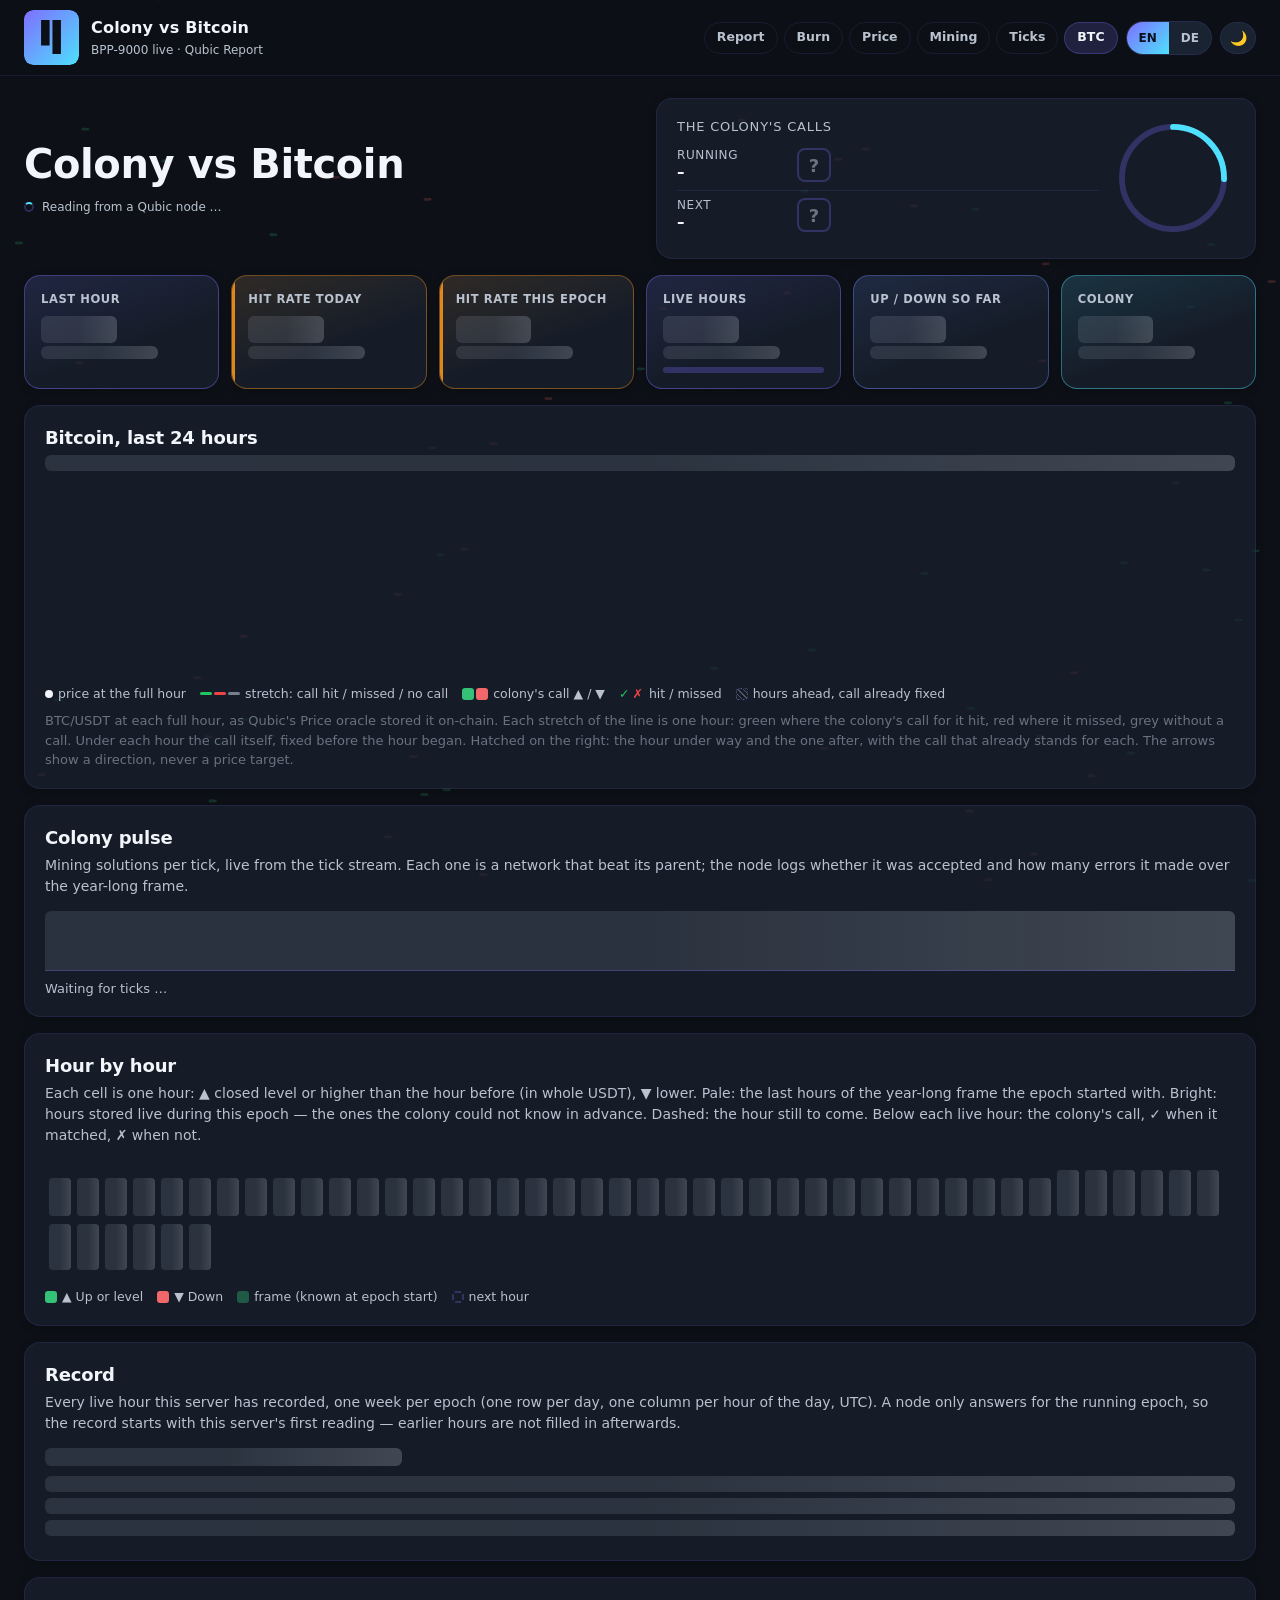
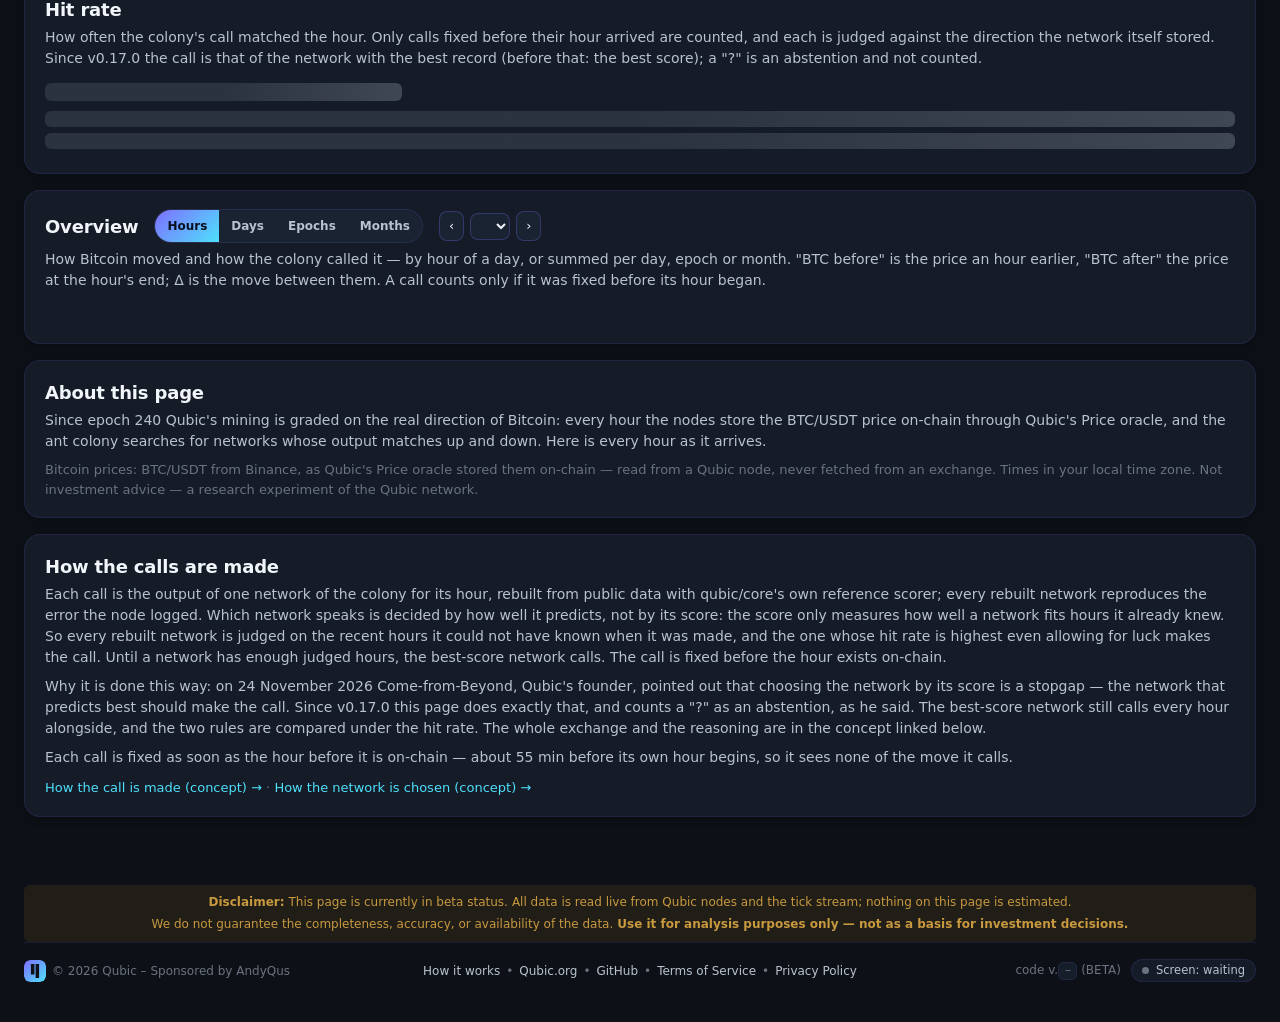
==== commit 08e02b8f: "v0.17.1: BTC page says why the network is chosen as it is, texts brought in line - "How the calls ar" ====
--- a/dashboard/btc.html
+++ b/dashboard/btc.html
@@ -623,6 +623,7 @@
   <section class="card info-card" id="how-card">
     <h2 data-i18n="callHow">How the calls are made</h2>
     <p class="hero-sub" data-i18n="callText">The output of the colony's best network for that hour.</p>
+    <p class="hero-sub" data-i18n="callCfb">Why it is done this way: Come-from-Beyond pointed out that the network that predicts best should make the call.</p>
     <p class="hero-sub" data-i18n="callWhen">Each call is fixed as soon as the hour before it is on-chain.</p>
     <p class="hero-sub" id="call-meta"></p>
     <div id="rank-box"></div>
@@ -711,15 +712,15 @@
       slotRun: "Running", slotNext: "Next",
       sRun: "call <b>{c}</b> · fixed {f} · result from {t}", sUp: "call <b>{c}</b> · fixed {t}",
       sRunNone: "no call for this hour", sUpNone: "call follows before {t}",
-      progTxt: "rebuilding the best network: {d} of {n} checked · first call in about {m} min",
+      progTxt: "rebuilding the best-score network's lineage: {d} of {n} checked · about {m} min left",
       callWhen: "Each call is fixed as soon as the hour before it is on-chain — about 55 min before its own hour begins, so it sees none of the move it calls.",
-      netMeta: "The calls come from the single best network (fewest errors), not from a vote of several. Right now it has {err} errors over the year frame ({pct} % right on the hours it was mined against — a fit, not a forecast), shift {shift}.",
+      callCfb: "Why it is done this way: on 24 November 2026 Come-from-Beyond, Qubic's founder, pointed out that choosing the network by its score is a stopgap — the network that predicts best should make the call. Since v0.17.0 this page does exactly that, and counts a \"?\" as an abstention, as he said. The best-score network still calls every hour alongside, and the two rules are compared under the hit rate. The whole exchange and the reasoning are in the concept linked below.",
       rNoTracker: "The ingest worker has not reported on the colony yet.",
       rNoReplayer: "The replayer that rebuilds the colony's networks is not installed on this server.",
-      rCatchingUp: "The best network's lineage is still being rebuilt, one solution after the other; its call follows.",
+      rCatchingUp: "The lineages are still being rebuilt, one solution after the other; the call follows.",
       rMismatch: "A rebuilt network did not reproduce the error the node logged — so no call is shown rather than a wrong one.",
       rNoSolutions: "No accepted mining solution yet this epoch.",
-      rLineage: "Part of the best network's lineage is missing from the tick logs.",
+      rLineage: "Part of the best-score network's lineage is missing from the tick logs.",
       rAnchor: "No node served the tick data a rebuild needs; retried every minute.",
       rOther: "No call for this hour (tracker: {s}).",
       rFailed: "The replayer stopped on this server; no call until it runs again.",
@@ -772,7 +773,7 @@
       hVerdictOut: " — the colony is outside that range; whether it beats always ▼ / ▲ is the harder test.",
       hStreak: "Longest streak this epoch: {k} right in a row (running now: {c}). Luck alone gets there too: a coin toss reaches {k} in a row with {n} calls {same} % of the time, over a whole epoch of 168 hours {ep} % — a streak says little, the hit rate over many calls is the test.",
       markHit: "hit", markMiss: "miss",
-      hitDesc: "How often the colony's call matched the hour. Only calls fixed before their hour arrived are counted, and each is judged against the direction the network itself stored.",
+      hitDesc: "How often the colony's call matched the hour. Only calls fixed before their hour arrived are counted, and each is judged against the direction the network itself stored. Since v0.17.0 the call is that of the network with the best record (before that: the best score); a \"?\" is an abstention and not counted.",
       hitEmpty: "No call has been judged yet. The first verdict comes one hour after the first call.",
       footNote: "Bitcoin prices: BTC/USDT from Binance, as Qubic's Price oracle stored them on-chain — read from a Qubic node, never fetched from an exchange. Times in your local time zone. Not investment advice — a research experiment of the Qubic network.",
       discLabel: "Disclaimer:", discBeta: "This page is currently in beta status.",
@@ -812,15 +813,15 @@
       slotRun: "Läuft", slotNext: "Als Nächstes",
       sRun: "Tipp <b>{c}</b> · festgelegt {f} · Ergebnis ab {t}", sUp: "Tipp <b>{c}</b> · festgelegt {t}",
       sRunNone: "kein Tipp für diese Stunde", sUpNone: "Tipp folgt vor {t}",
-      progTxt: "Nachbau des besten Netzes: {d} von {n} geprüft · erster Tipp in ca. {m} Min.",
+      progTxt: "Nachbau der Linie des Score-besten Netzes: {d} von {n} geprüft · noch ca. {m} Min.",
       callWhen: "Jeder Tipp wird festgelegt, sobald die Stunde davor on-chain ist — rund 55 Min. bevor seine eigene Stunde beginnt; von ihrer Bewegung sieht er nichts.",
-      netMeta: "Die Tipps kommen vom einzelnen besten Netz (wenigste Fehler), nicht aus einer Abstimmung mehrerer. Gerade hat es {err} Fehler über den Jahresrahmen ({pct} % richtig auf den Stunden, gegen die es gemined wurde — eine Anpassung, keine Prognose), Shift {shift}.",
+      callCfb: "Warum es so gemacht wird: Am 24. November 2026 hat Come-from-Beyond, der Gründer von Qubic, darauf hingewiesen, dass die Wahl des Netzes nach dem Score nur eine Übergangslösung ist — den Tipp soll das Netz geben, das am besten vorhersagt. Seit v0.17.0 macht diese Seite genau das und zählt ein „?“, wie er sagte, als Enthaltung. Das Netz mit dem besten Score tippt weiter jede Stunde mit, und beide Regeln werden unter der Trefferquote verglichen. Das ganze Gespräch und die Begründung stehen im unten verlinkten Konzept.",
       rNoTracker: "Der Worker hat zur Kolonie noch nichts gemeldet.",
       rNoReplayer: "Der Nachbau der Netze ist auf diesem Server nicht installiert.",
-      rCatchingUp: "Die Linie des besten Netzes wird noch nachgebaut, eine Lösung nach der anderen; sein Tipp folgt.",
+      rCatchingUp: "Die Linien werden noch nachgebaut, eine Lösung nach der anderen; der Tipp folgt.",
       rMismatch: "Ein nachgebautes Netz hat den protokollierten Fehler nicht getroffen — deshalb lieber kein Tipp als ein falscher.",
       rNoSolutions: "In dieser Epoche gibt es noch keine angenommene Mining-Lösung.",
-      rLineage: "Ein Teil der Linie des besten Netzes fehlt in den Tick-Logs.",
+      rLineage: "Ein Teil der Linie des Score-besten Netzes fehlt in den Tick-Logs.",
       rAnchor: "Keine Node lieferte die Tick-Daten für den Nachbau; neuer Versuch jede Minute.",
       rOther: "Kein Tipp für diese Stunde (Tracker: {s}).",
       rFailed: "Der Nachbau ist auf diesem Server abgebrochen; kein Tipp, bis er wieder läuft.",
@@ -873,7 +874,7 @@
       hVerdictOut: " — die Kolonie liegt außerhalb; ob sie auch immer ▼ / ▲ schlägt, ist der härtere Test.",
       hStreak: "Längste Serie dieser Epoche: {k} richtig in Folge (läuft gerade: {c}). Das schafft auch Glück: Ein Münzwurf erreicht {k} in Folge bei {n} Tipps in {same} % der Fälle, über eine ganze Epoche mit 168 Stunden in {ep} % — eine Serie sagt wenig, der Test ist die Quote über viele Tipps.",
       markHit: "Treffer", markMiss: "Fehler",
-      hitDesc: "Wie oft der Tipp der Kolonie die Stunde getroffen hat. Gezählt werden nur Tipps, die feststanden, bevor ihre Stunde eintraf; jeder wird an der Richtung gemessen, die das Netz selbst gespeichert hat.",
+      hitDesc: "Wie oft der Tipp der Kolonie die Stunde getroffen hat. Gezählt werden nur Tipps, die feststanden, bevor ihre Stunde eintraf; jeder wird an der Richtung gemessen, die das Netz selbst gespeichert hat. Seit v0.17.0 ist es der Tipp des Netzes mit der besten Bilanz (davor: mit dem besten Score); ein „?“ ist eine Enthaltung und wird nicht gezählt.",
       hitEmpty: "Noch kein Tipp ausgewertet. Das erste Urteil kommt eine Stunde nach dem ersten Tipp.",
       footNote: "Bitcoin-Kurse: BTC/USDT von Binance, wie Qubics Preis-Oracle sie on-chain gespeichert hat — von einer Qubic-Node gelesen, nie direkt von einer Börse abgerufen. Zeiten in deiner Ortszeit. Keine Anlageberatung — ein Forschungsexperiment des Qubic-Netzes.",
       discLabel: "Hinweis:", discBeta: "Diese Seite befindet sich in der Beta-Phase.",
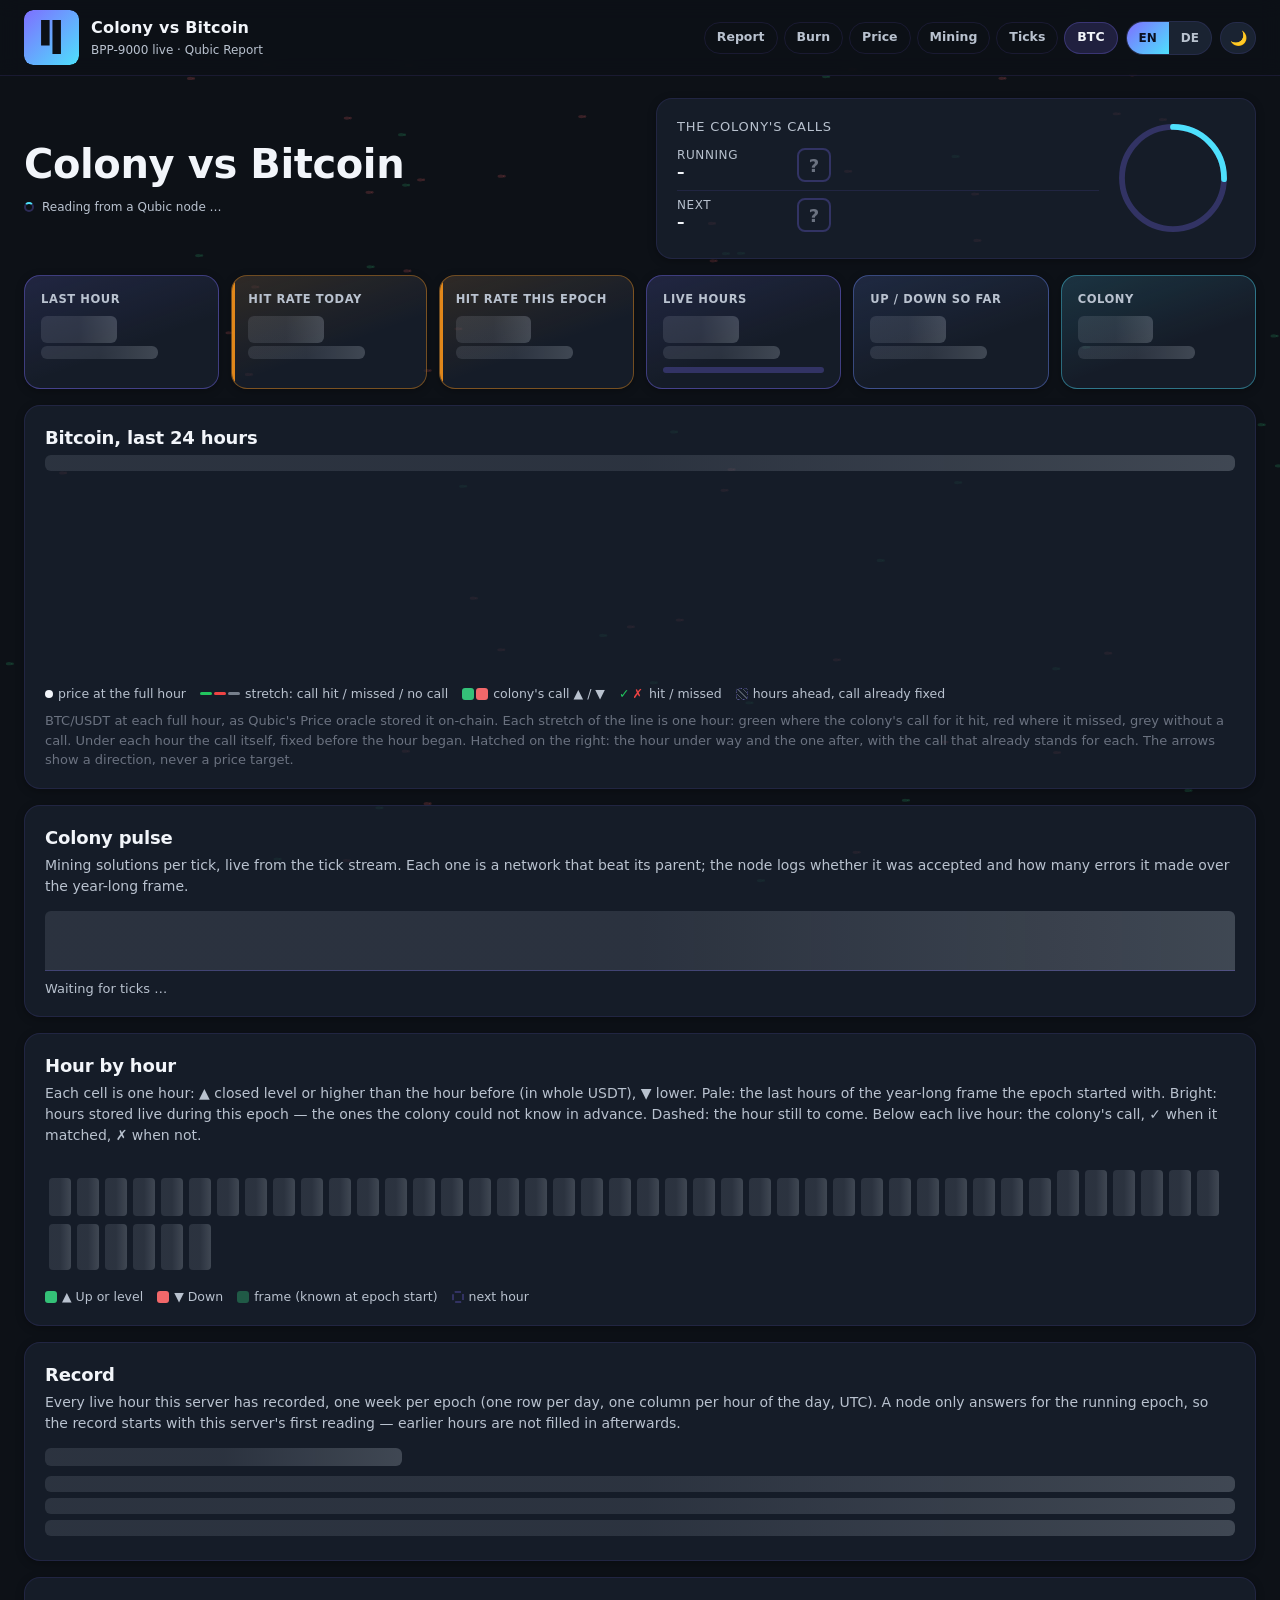
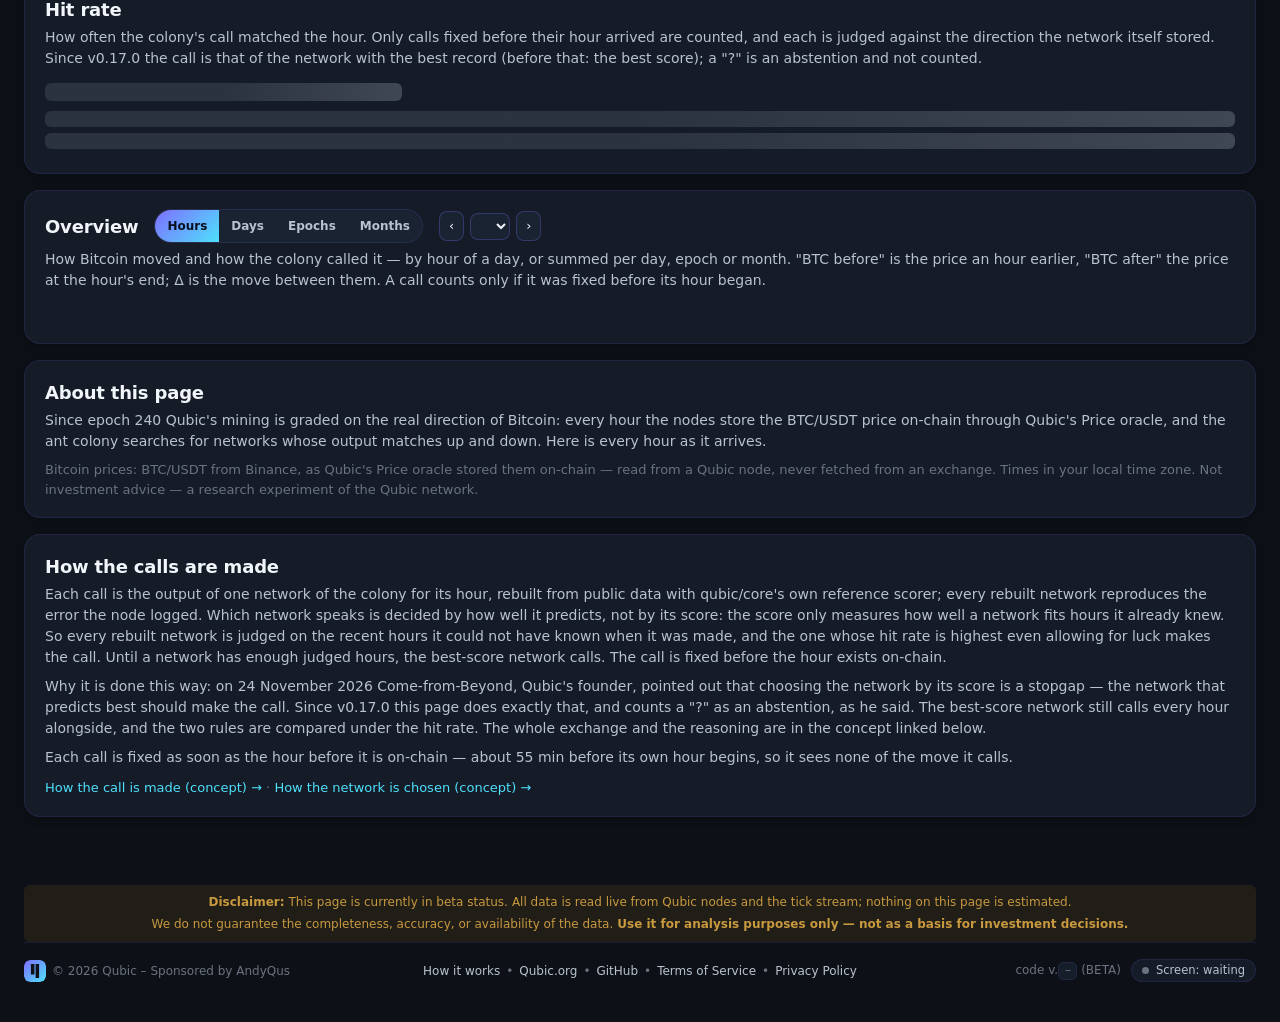
==== commit 078b548a: "v0.17.3: BTC page explains the epoch's last hours, reads the core's prediction phase The epoch's net" ====
--- a/dashboard/btc.html
+++ b/dashboard/btc.html
@@ -131,6 +131,8 @@
 .slot .g.down { background: var(--down); color: var(--cell-ink); border-color: transparent; }
 .slot .g.unsure { color: var(--warn); border-color: var(--warn); }
 .slot .txt { font-size: 14px; color: var(--muted); line-height: 1.4; }
+.status.phase { cursor: help; text-decoration: underline dotted; text-underline-offset: 3px; margin-top: 2px; }
+.slot .txt.cap { cursor: help; text-decoration: underline dotted; text-underline-offset: 3px; }
 .slot .txt b { color: var(--text); }
 .progress { display: flex; align-items: center; gap: 10px; margin-top: 8px; font-size: 13px; color: var(--muted); }
 .progress .bar { flex: 0 0 140px; margin-top: 0; }
@@ -475,6 +477,7 @@
     <div class="hero-left">
       <h2 class="hero-title" data-i18n="heroTitle">Colony vs Bitcoin</h2>
       <p class="status" id="status" data-i18n="loading">Reading from a Qubic node …</p>
+      <p class="status phase" id="phase" hidden></p>
     </div>
   <!-- ── The next hour, and the colony's call for it ─────────────────── -->
     <section class="card now-card" id="now-card">
@@ -712,6 +715,12 @@
       slotRun: "Running", slotNext: "Next",
       sRun: "call <b>{c}</b> · fixed {f} · result from {t}", sUp: "call <b>{c}</b> · fixed {t}",
       sRunNone: "no call for this hour", sUpNone: "call follows before {t}",
+      sCapNone: "no call: the epoch's {n} hours are used up ⓘ",
+      phTrain: "Network in training: {q} of {n} computors qualified for the prediction ⓘ",
+      phTrainTip: "Since v1.314.0 (epoch 241) the core counts predictions itself. An epoch starts in training. An identity qualifies with a solution at shift 1 or more, or at shift 0 with at most {th} errors. Once {n} computors have qualified, the epoch switches to prediction (not when 24 hours or less are left): from then on the core counts each identity's correct hours, ranks by accuracy from {mc} correct hours, and gives the computor seats from that ranking. Until then this page's own count is the only one.",
+      phPred: "Network in prediction since {t}: the core counts every identity's hits itself ⓘ",
+      phPredTip: "The epoch switched in tick {tick}, when {q} computors had qualified. Each qualified identity's network answers up or down for every coming hour; an answer is final {d} minutes before the hour ends. The core counts correct and counted hours per identity, ranks by accuracy from {mc} correct hours (a missing answer counts as wrong) and gives the computor seats from that ranking. This page's calls are still made by its own rule; the official ranking will be shown next to it.",
+      capTip: "Each epoch has room for {n} hourly calls: the networks are mined on {n} hours, from {from} to {to}. The hours after that until the epoch changes ({end}) get no call — not on this page, and not in the network itself (qubic/core predicts the same {n} hours). Calls resume in the new epoch once its networks are rebuilt.",
       progTxt: "rebuilding the best-score network's lineage: {d} of {n} checked · about {m} min left",
       callWhen: "Each call is fixed as soon as the hour before it is on-chain — about 55 min before its own hour begins, so it sees none of the move it calls.",
       callCfb: "Why it is done this way: on 24 November 2026 Come-from-Beyond, Qubic's founder, pointed out that choosing the network by its score is a stopgap — the network that predicts best should make the call. Since v0.17.0 this page does exactly that, and counts a \"?\" as an abstention, as he said. The best-score network still calls every hour alongside, and the two rules are compared under the hit rate. The whole exchange and the reasoning are in the concept linked below.",
@@ -813,6 +822,12 @@
       slotRun: "Läuft", slotNext: "Als Nächstes",
       sRun: "Tipp <b>{c}</b> · festgelegt {f} · Ergebnis ab {t}", sUp: "Tipp <b>{c}</b> · festgelegt {t}",
       sRunNone: "kein Tipp für diese Stunde", sUpNone: "Tipp folgt vor {t}",
+      sCapNone: "kein Tipp: die {n} Stunden der Epoche sind ausgeschöpft ⓘ",
+      phTrain: "Netzwerk in der Trainingsphase: {q} von {n} Computoren für die Vorhersage qualifiziert ⓘ",
+      phTrainTip: "Seit v1.314.0 (Epoche 241) zählt der Core Vorhersagen selbst. Eine Epoche beginnt im Training. Eine Identität qualifiziert sich mit einer Lösung mit Shift 1 oder mehr oder mit Shift 0 und höchstens {th} Fehlern. Sobald sich {n} Computoren qualifiziert haben, schaltet die Epoche in die Vorhersage um (nicht mehr, wenn höchstens 24 Stunden übrig sind): Ab dann zählt der Core die getroffenen Stunden jeder Identität, rankt ab {mc} Treffern nach Trefferquote und vergibt die Computor-Plätze nach dieser Rangliste. Bis dahin ist die Zählung dieser Seite die einzige.",
+      phPred: "Netzwerk in der Vorhersagephase seit {t}: der Core zählt die Treffer jeder Identität selbst ⓘ",
+      phPredTip: "Die Epoche hat in Tick {tick} umgeschaltet, als sich {q} Computoren qualifiziert hatten. Das Netz jeder qualifizierten Identität antwortet für jede kommende Stunde mit Up oder Down; eine Antwort steht {d} Minuten vor dem Ende der Stunde fest. Der Core zählt getroffene und gezählte Stunden je Identität, rankt ab {mc} Treffern nach Trefferquote (keine Antwort zählt als falsch) und vergibt die Computor-Plätze nach dieser Rangliste. Die Tipps dieser Seite macht weiter ihre eigene Regel; die offizielle Rangliste wird daneben gezeigt.",
+      capTip: "Jede Epoche hat Platz für {n} Stunden-Tipps: Die Netze werden auf {n} Stunden gemined, von {from} bis {to}. Die Stunden danach bis zum Epochenwechsel ({end}) bekommen keinen Tipp — weder auf dieser Seite noch im Netzwerk selbst (qubic/core sagt dieselben {n} Stunden voraus). In der neuen Epoche geht es weiter, sobald ihre Netze nachgebaut sind.",
       progTxt: "Nachbau der Linie des Score-besten Netzes: {d} von {n} geprüft · noch ca. {m} Min.",
       callWhen: "Jeder Tipp wird festgelegt, sobald die Stunde davor on-chain ist — rund 55 Min. bevor seine eigene Stunde beginnt; von ihrer Bewegung sieht er nichts.",
       callCfb: "Warum es so gemacht wird: Am 24. November 2026 hat Come-from-Beyond, der Gründer von Qubic, darauf hingewiesen, dass die Wahl des Netzes nach dem Score nur eine Übergangslösung ist — den Tipp soll das Netz geben, das am besten vorhersagt. Seit v0.17.0 macht diese Seite genau das und zählt ein „?“, wie er sagte, als Enthaltung. Das Netz mit dem besten Score tippt weiter jede Stunde mit, und beide Regeln werden unter der Trefferquote verglichen. Das ganze Gespräch und die Begründung stehen im unten verlinkten Konzept.",
@@ -920,6 +935,23 @@
     if (D.stale) s += " " + t("stale");
     el.textContent = s;
     el.className = "status" + (ok && !D.stale ? "" : " bad");
+    renderPhase();
+  }
+  // The core's own prediction phase (v1.314.0+); hidden while the API has none.
+  function renderPhase() {
+    var el = $("phase"), p = D && D.prediction, task = (D && D.task) || {};
+    if (!p || !p.phase) { el.hidden = true; el.removeAttribute("title"); return; }
+    var a = { q: p.computors_qualified, n: p.computors_needed, th: p.threshold, mc: p.min_correct,
+              d: Math.round((p.deadline_s || 0) / 60), tick: p.switch_tick };
+    if (p.phase === "prediction") {
+      // first_hour is counted from base_hour like every hour: it ends at base_at + (h - base) h.
+      a.t = p.first_hour && task.base_at && task.base_hour != null
+        ? dayHm(task.base_at + (p.first_hour - task.base_hour - 1) * 3600) : "–";
+      el.textContent = t("phPred", a); el.title = t("phPredTip", a);
+    } else {
+      el.textContent = t("phTrain", a); el.title = t("phTrainTip", a);
+    }
+    el.hidden = false;
   }
 
   function liveHours() { return ((D && D.hours) || []).filter(function (h) { return h.live; }); }
@@ -1035,6 +1067,22 @@
     el.className = "g" + (c === 1 ? " up" : c === 0 ? " down" : c === 2 ? " unsure" : "");
   }
   function word(c) { return t(c === 1 ? "callUp" : c === 0 ? "callDown" : "callUnsure"); }
+  // The epoch's networks are mined on SHIFT_CAP hours after base_hour; an hour
+  // past them gets no call from anyone (core doc 2.4a), so it is not "pending".
+  // Null when the hour is inside the epoch's hours or the task is unknown.
+  function capInfo(h) {
+    var task = (D && D.task) || {}, base = task.base_hour, cap = task.shift_cap;
+    if (h == null || base == null || !cap || !task.base_at || h - base <= cap) return null;
+    var ends = D.epoch && D.epoch.ends_at;
+    return { text: t("sCapNone", { n: cap }),
+             tip: t("capTip", { n: cap, from: dayHm(task.base_at), to: dayHm(task.base_at + cap * 3600),
+                                end: ends ? dayHm(ends) : "–" }) };
+  }
+  function setSlotTxt(el, cap) {
+    el.classList.toggle("cap", !!cap);
+    if (cap) { el.textContent = cap.text; el.title = cap.tip; } else el.removeAttribute("title");
+    return !!cap;
+  }
   // The card: the hour under way (judged when the oracle stores it) and the
   // hour after it (called before it begins). While the best network is still
   // being rebuilt, a bar says how far and roughly how long.
@@ -1046,8 +1094,12 @@
     $("up-when").textContent = ok ? hm(o.next_at) + "–" + hm(o.next_at + 3600) : "–";
     glyph($("run-g"), run ? run.call : null);
     glyph($("up-g"), up ? up.call : null);
-    $("run-txt").innerHTML = run ? t("sRun", { c: esc(word(run.call)), f: esc(hm(run.made_at)), t: esc(hm(o.next_due_at)) }) : esc(t("sRunNone"));
-    if (up) {
+    var runCap = !run && ok ? capInfo(o.next_hour) : null, upCap = !up && ok ? capInfo(o.next_hour + 1) : null;
+    if (!setSlotTxt($("run-txt"), runCap))
+      $("run-txt").innerHTML = run ? t("sRun", { c: esc(word(run.call)), f: esc(hm(run.made_at)), t: esc(hm(o.next_due_at)) }) : esc(t("sRunNone"));
+    if (setSlotTxt($("up-txt"), upCap)) {
+      // past the epoch's hours: the title says why
+    } else if (up) {
       $("up-txt").innerHTML = t("sUp", { c: esc(word(up.call)), t: esc(hm(up.made_at)) });
     } else if (c.reason && c.reason !== "catching-up" && c.reason !== "tracking" && REASON[c.reason]) {
       $("up-txt").textContent = t(REASON[c.reason]);
@@ -1373,8 +1425,10 @@
     var ahead = [];
     if (verified && o.next_at && o.next_at > last.at) {
       var run = call.running && call.running.hour === o.next_hour ? call.running : null;
-      ahead.push({ from: o.next_at - 3600, to: o.next_at, call: run ? run.call : null, key: "dayRun" });
-      ahead.push({ from: o.next_at, to: o.next_at + 3600, call: call.upcoming ? call.upcoming.call : null, key: "dayNext" });
+      ahead.push({ from: o.next_at - 3600, to: o.next_at, call: run ? run.call : null, key: "dayRun",
+                   cap: run ? null : capInfo(o.next_hour) });
+      ahead.push({ from: o.next_at, to: o.next_at + 3600, call: call.upcoming ? call.upcoming.call : null, key: "dayNext",
+                   cap: call.upcoming ? null : capInfo(o.next_hour + 1) });
     }
 
     var tMin = first.at, tMax = ahead.length ? ahead[ahead.length - 1].to : last.at;
@@ -1578,7 +1632,7 @@
     svg.addEventListener("mouseleave", function () { DayChart.sel = null; showFocus(null); });
     ahead.forEach(function (f) {
       col(X(f.from), X(f.to) - X(f.from), t(f.key) + ": " + hm(f.from) + "–" + hm(f.to) + " · " +
-        (f.call != null ? t("dayTipCall", { c: word(f.call) }) : t("dayTipNone")));
+        (f.call != null ? t("dayTipCall", { c: word(f.call) }) : f.cap ? f.cap.text.replace(" ⓘ", "") + "\n\n" + f.cap.tip : t("dayTipNone")));
     });
 
     svg.appendChild(focus);   // last, above the hover columns; it takes no pointer events
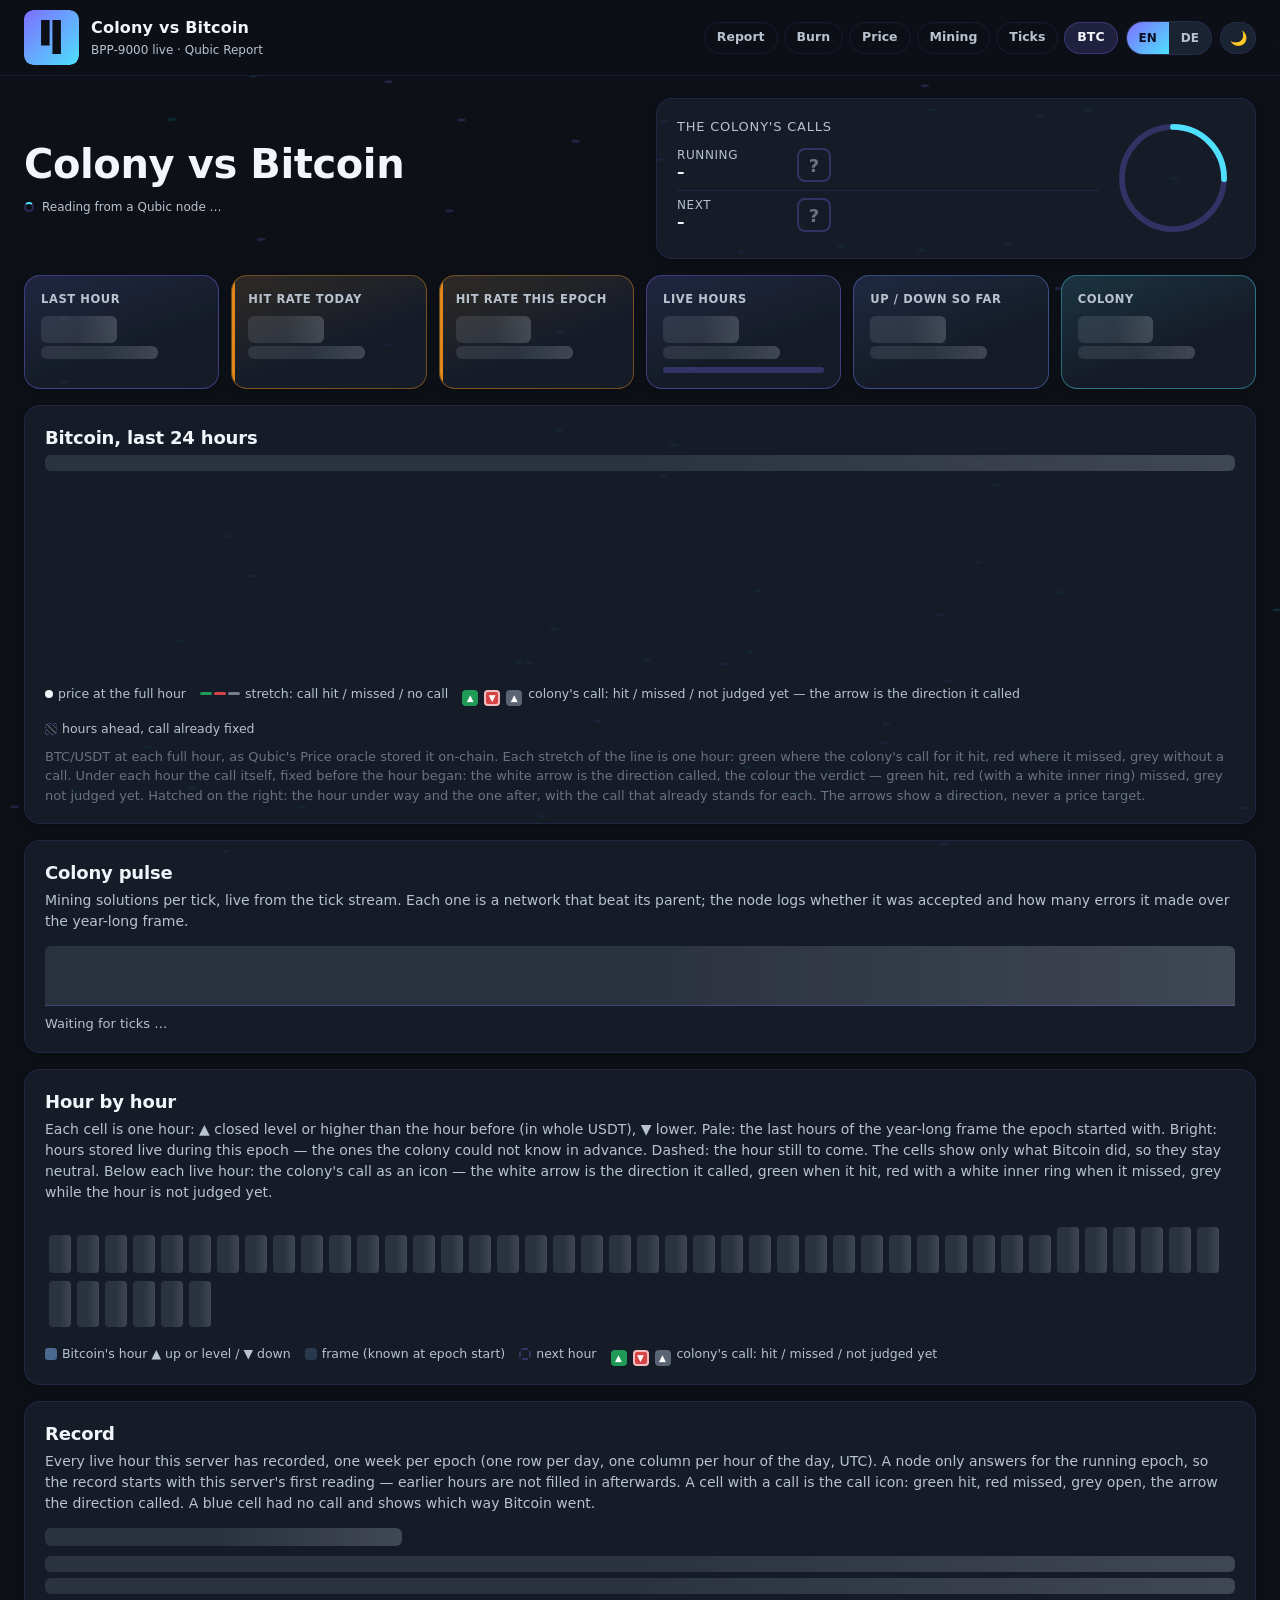
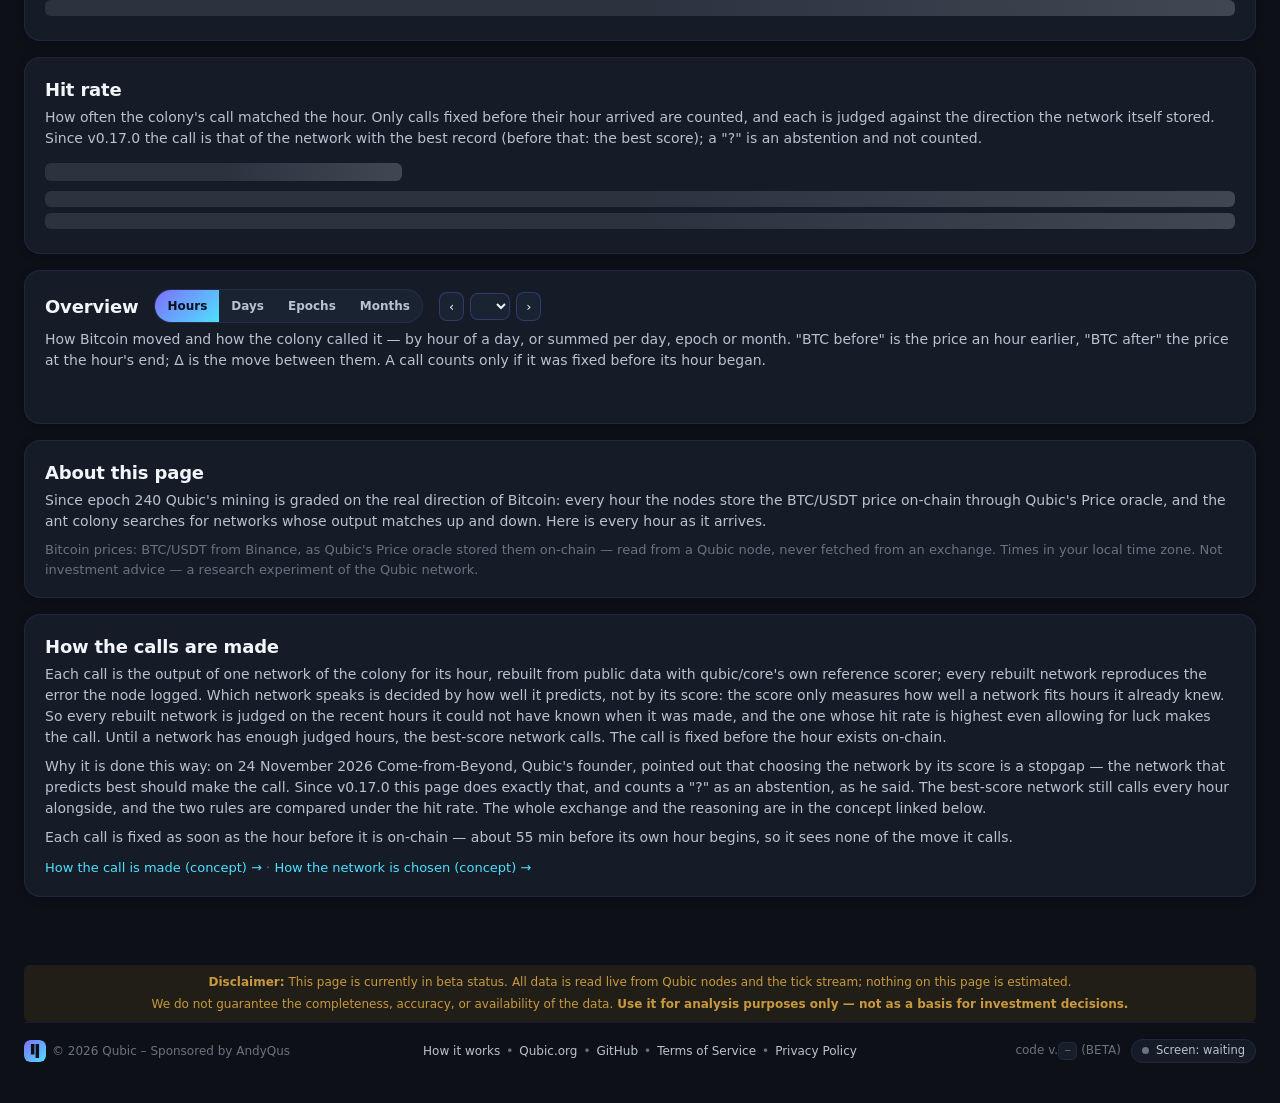
==== commit 2f6c407f: "BTC page: one call icon, the colour is the verdict Green and red used to mean the direction, with a " ====
--- a/dashboard/btc.html
+++ b/dashboard/btc.html
@@ -50,22 +50,37 @@
 <link rel="stylesheet" href="./theme.css?v=6388e666">
 
 <style>
-/* Up and down: a calm green and a soft coral red. Light mode takes deep tones
-   that carry white glyphs; dark mode takes brighter ones that carry dark
-   glyphs (--cell-ink), so a cell's ▲/▼ stays readable in both. Every cell
-   also carries ▲/▼ — direction is never colour alone. */
+/* Green and red mean one thing on this page: whether the colony's call hit.
+   A call is one icon -- the arrow is the direction it called, always white;
+   the fill is the verdict: --hit, --miss, or --open while the hour is not
+   judged yet. A miss also carries a white inner ring, so the verdict is never
+   colour alone (red-green colour blindness). Bitcoin's own move -- which no
+   one can get right or wrong -- is drawn in --move, a calm slate blue.
+   All four fills are deep enough to carry a white glyph in both themes. */
 :root {
-  --up:    #15803d;
-  --down:  #dc2626;
+  --hit:   #15803d;
+  --miss:  #dc2626;
+  --open:  #6b7280;
+  --move:  #4b6584;
   --cell-ink: #ffffff;
   /* Bitcoin orange for the tiles' accent -- the same step burn takes with its
      ember: a deep amber in light mode (readable as text), the bright one in dark. */
   --btc:   #b45309;
 }
 @media (prefers-color-scheme: dark) {
-  :root:not([data-theme="light"]) { --up: #34c178; --down: #f2686a; --cell-ink: #0b0f14; --btc: #f7931a; }
+  :root:not([data-theme="light"]) { --hit: #1f9a57; --miss: #d64545; --open: #5b6474; --move: #4a6a8f; --btc: #f7931a; }
 }
-:root[data-theme="dark"] { --up: #34c178; --down: #f2686a; --cell-ink: #0b0f14; --btc: #f7931a; }
+:root[data-theme="dark"] { --hit: #1f9a57; --miss: #d64545; --open: #5b6474; --move: #4a6a8f; --btc: #f7931a; }
+
+/* The call icon, used wherever a call is shown: in the tape, the record, the
+   overview table, the legends. .ahead: an hour still to come, call fixed. */
+.cg { display: inline-grid; place-items: center; width: 17px; height: 17px; border-radius: 5px; vertical-align: middle;
+  background: var(--open); color: #fff; font-size: 10px; font-weight: 700; line-height: 1; font-family: var(--sans); }
+.cg.hit  { background: var(--hit); }
+.cg.miss { background: var(--miss); box-shadow: inset 0 0 0 2px rgba(255, 255, 255, .65); }
+.cg.unsure { background: transparent; color: var(--warn); box-shadow: inset 0 0 0 1.5px var(--warn); }
+.cg.ahead { background: color-mix(in srgb, var(--open) 30%, transparent); color: var(--text); outline: 1.5px dashed var(--open); outline-offset: -1.5px; }
+.cg + .cg { margin-left: 3px; }
 
 body { background: var(--bg); }
 /* [hidden] must win over the display: flex of .progress, .ov-day and the like. */
@@ -127,8 +142,7 @@
 .slot .lbl b { display: block; font-family: var(--display); font-size: 15px; color: var(--text); text-transform: none; letter-spacing: 0; }
 .slot .g { width: 34px; height: 34px; border-radius: 8px; display: grid; place-items: center; font-size: 18px; font-weight: 700;
   color: var(--faint); border: 2px solid var(--border-strong); }
-.slot .g.up   { background: var(--up);   color: var(--cell-ink); border-color: transparent; }
-.slot .g.down { background: var(--down); color: var(--cell-ink); border-color: transparent; }
+.slot .g.up, .slot .g.down { background: var(--open); color: #fff; border-color: transparent; }
 .slot .g.unsure { color: var(--warn); border-color: var(--warn); }
 .slot .txt { font-size: 14px; color: var(--muted); line-height: 1.4; }
 .status.phase { cursor: help; text-decoration: underline dotted; text-underline-offset: 3px; margin-top: 2px; }
@@ -153,8 +167,7 @@
 .call b { display: block; margin-bottom: 2px; }
 .call p { margin: 0; color: var(--muted); font-size: 13.5px; line-height: 1.5; }
 .call a { color: var(--accent); }
-.call .q.up   { background: var(--up);   color: var(--cell-ink); border-color: transparent; }
-.call .q.down { background: var(--down); color: var(--cell-ink); border-color: transparent; }
+.call .q.up, .call .q.down { background: var(--open); color: #fff; border-color: transparent; }
 .call .q.unsure { color: var(--warn); border-color: var(--warn); }
 .call .verdict { font-family: var(--display); font-size: 20px; margin: 2px 0 6px; }
 .call .meta { font-size: 12px; color: var(--faint); margin-top: 6px; }
@@ -191,13 +204,12 @@
 .chg { display: flex; align-items: center; gap: 8px; min-width: 150px; }
 .chg .cb { position: relative; flex: 0 0 90px; height: 8px; border-radius: 4px; background: var(--border); }
 .chg .cb i { position: absolute; top: 0; bottom: 0; border-radius: 4px; }
-.chg .cb i.up { left: 50%; background: var(--up); }
-.chg .cb i.down { right: 50%; background: var(--down); }
+.chg .cb i.up { left: 50%; background: var(--move); }
+.chg .cb i.down { right: 50%; background: var(--move); }
 .chg .cb b { position: absolute; left: 50%; top: -2px; bottom: -2px; width: 1px; background: var(--text); opacity: .5; }
 .chg span { min-width: 64px; text-align: right; }
-.vd.hit { color: var(--success); font-weight: 700; } .vd.miss { color: var(--danger); font-weight: 700; }
 .dirg { display: inline-grid; place-items: center; width: 20px; height: 20px; border-radius: 5px; color: var(--cell-ink); font-size: 11px; }
-.dirg.up { background: var(--up); } .dirg.down { background: var(--down); }
+.dirg.up { background: var(--move); } .dirg.down { background: var(--move); }
 .hits.ov td.pr { white-space: nowrap; }
 .hits.ov td.pr.prev { color: var(--muted); }
 .dirw { margin-left: 6px; font-family: var(--sans); }
@@ -235,7 +247,7 @@
 .kpis .s-val { font-family: var(--mono); }
 .kpis .s-val .dir { display: inline-grid; place-items: center; width: 24px; height: 24px; border-radius: 6px;
   color: var(--cell-ink); font-size: 13px; vertical-align: -3px; margin-right: 6px; }
-.kpis .s-val .dir.up { background: var(--up); } .kpis .s-val .dir.down { background: var(--down); }
+.kpis .s-val .dir.up { background: var(--move); } .kpis .s-val .dir.down { background: var(--move); }
 
 /* ── Hit rate per day: one bar per UTC day, the dashed line is a coin toss ── */
 .dr-title { font-size: 12px; color: var(--muted); text-transform: uppercase; letter-spacing: .05em; margin: 0 0 8px; }
@@ -263,8 +275,8 @@
   flex: 0 0 auto; width: 22px; height: 38px; border-radius: 4px; display: grid; place-items: center;
   font-size: 11px; color: var(--cell-ink); position: relative; cursor: default;
 }
-.cell.up   { background: var(--up); }
-.cell.down { background: var(--down); }
+.cell.up   { background: var(--move); }
+.cell.down { background: var(--move); }
 .cell.frame { opacity: .38; height: 30px; }
 .cell.live { height: 46px; box-shadow: 0 0 0 2px var(--bg); }
 .cell.filled::after { content: ""; position: absolute; inset: 0; border-radius: 4px;
@@ -290,8 +302,8 @@
 .shard:hover { transform: translateY(-5px) scale(1.06); border-color: var(--accent); z-index: 2; }
 .shard .fill { width: 100%; height: 100%; position: relative; overflow: hidden; border-radius: 5px 5px 0 0;
   transition: height .8s cubic-bezier(.2, .8, .2, 1); }
-.shard.up .fill   { background: linear-gradient(180deg, var(--up), color-mix(in srgb, var(--up) 35%, transparent)); }
-.shard.down .fill { background: linear-gradient(0deg, var(--down), color-mix(in srgb, var(--down) 35%, transparent)); }
+.shard.up .fill   { background: linear-gradient(180deg, var(--move), color-mix(in srgb, var(--move) 35%, transparent)); }
+.shard.down .fill { background: linear-gradient(0deg, var(--move), color-mix(in srgb, var(--move) 35%, transparent)); }
 .shard.acc .fill  { background: linear-gradient(180deg, var(--accent), color-mix(in srgb, var(--accent) 25%, transparent)); }
 .shard .fill::after { content: ""; position: absolute; inset: 0; transform: translateX(-100%);
   background: linear-gradient(115deg, transparent 30%, rgba(255, 255, 255, .35) 50%, transparent 70%); }
@@ -320,14 +332,14 @@
 }
 @media (prefers-reduced-motion: reduce) { .shard, .shard .fill, .shard .fill::after { animation: none !important; } }
 .ep-shards { margin-bottom: 14px; }
-.mark { height: 14px; font-size: 11px; line-height: 14px; color: var(--faint); }
-.mark.hit { color: var(--success); font-weight: 700; }
-.mark.miss { color: var(--danger); font-weight: 700; }
-.mark.call { color: var(--text); }
+.mark { height: 18px; font-size: 11px; line-height: 18px; color: var(--faint); }
 .tape-legend { display: flex; flex-wrap: wrap; gap: 14px; font-size: 12.5px; color: var(--muted); margin-top: 6px; }
 .tape-legend i { display: inline-block; width: 12px; height: 12px; border-radius: 3px; vertical-align: -2px; margin-right: 5px; }
-.tape-legend i.u { background: var(--up); } .tape-legend i.d { background: var(--down); }
-.tape-legend i.f { background: var(--up); opacity: .38; }
+.tape-legend i.u { background: var(--move); }
+.tape-legend i.f { background: var(--move); opacity: .38; }
+.tape-legend i.cg { display: inline-grid; width: 16px; height: 16px; border-radius: 4px; font-style: normal; font-size: 9px;
+  vertical-align: -3px; margin-right: 3px; }
+.tape-legend i.cg:last-of-type { margin-right: 6px; }
 .tape-legend i.p { border: 2px dashed var(--border-strong); }
 
 /* ── The last 24 hours: drawn after the price page's flow chart ─────── */
@@ -338,7 +350,7 @@
 .day-head h2 { margin: 0; }
 .day-svg .dc-focus { pointer-events: none; }
 .day-sum { margin: 0; }
-.day-sum b.pos { color: var(--up); } .day-sum b.neg { color: var(--down); }
+.day-sum b.pos, .day-sum b.neg { color: var(--text); }
 .day-sum .day-n { color: var(--faint); font-size: 12px; margin-left: 4px; }
 @media (max-width: 600px) {
   .day-sum { flex: 1 0 100%; gap: 6px; flex-wrap: nowrap; }
@@ -361,13 +373,11 @@
 .day-legend { margin-top: 10px; }
 .day-legend i.dt { width: 8px; height: 8px; border-radius: 50%; vertical-align: 0; background: var(--text); }
 .day-legend i.sg { width: 12px; height: 3px; border-radius: 2px; vertical-align: 3px; margin-right: 2px; }
-.day-legend i.sg.ok { background: var(--success); } .day-legend i.sg.bad { background: var(--danger); }
+.day-legend i.sg.ok { background: var(--hit); } .day-legend i.sg.bad { background: var(--miss); }
 .day-legend i.sg.none { background: var(--muted); opacity: .6; margin-right: 5px; }
 .day-desc { margin-top: 8px; }
-.day-legend i.u + i.d { margin-left: -3px; }
 .day-legend i.hz { border: 1px dashed var(--border-strong);
   background: repeating-linear-gradient(45deg, transparent 0 3px, color-mix(in srgb, var(--muted) 35%, transparent) 3px 4px); }
-.day-legend b { font-weight: 700; margin-right: 3px; } .day-legend b.ok { color: var(--success); } .day-legend b.bad { color: var(--danger); margin-right: 6px; }
 @media (prefers-reduced-motion: reduce) { .day-svg .dc-line.draw, .day-svg .dc-area.draw, .day-svg .dc-ahead { animation: none; stroke-dasharray: none; } }
 
 /* ── Colony pulse ──────────────────────────────────────────────────── */
@@ -388,10 +398,14 @@
 .week .d { color: var(--faint); align-self: center; white-space: nowrap; }
 .week .h { color: var(--faint); text-align: center; }
 .week .c { height: 16px; border-radius: 3px; display: grid; place-items: center; color: var(--cell-ink); font-size: 8px; }
-.week .c.up { background: var(--up); } .week .c.down { background: var(--down); }
+/* A cell with a call is the call icon (verdict colour, called direction);
+   an hour without one shows Bitcoin's move in the neutral --move. */
+.week .c.move { background: var(--move); }
+.week .c.open { background: var(--open); }
+.week .c.hit  { background: var(--hit); }
+.week .c.miss { background: var(--miss); box-shadow: inset 0 0 0 1.5px rgba(255, 255, 255, .65); }
+.week .c.unsure { background: transparent; color: var(--warn); box-shadow: inset 0 0 0 1px var(--warn); }
 .week .c.none { background: transparent; border: 1px solid var(--border); }
-.week .c.hit  { box-shadow: inset 0 0 0 2px var(--success); }
-.week .c.miss { box-shadow: inset 0 0 0 2px var(--danger); }
 
 .note { font-size: 13px; color: var(--faint); line-height: 1.5; margin: 8px 0 0; }
 .note.verdict { color: var(--muted); font-size: 13.5px; }
@@ -555,8 +569,7 @@
     <div class="tape-legend day-legend">
       <span><i class="dt"></i><span data-i18n="dayLgLine">price at the full hour</span></span>
       <span><i class="sg ok"></i><i class="sg bad"></i><i class="sg none"></i><span data-i18n="dayLgSeg">stretch: call hit / missed / no call</span></span>
-      <span><i class="u"></i><i class="d"></i><span data-i18n="dayLgCall">colony's call ▲ / ▼</span></span>
-      <span><b class="ok">✓</b><b class="bad">✗</b><span data-i18n="dayLgHit">hit / missed</span></span>
+      <span><i class="cg hit">▲</i><i class="cg miss">▼</i><i class="cg">▲</i><span data-i18n="dayLgCall">colony's call: hit / missed / not judged yet — the arrow is the direction it called</span></span>
       <span><i class="hz"></i><span data-i18n="dayLgAhead">hours ahead, call already fixed</span></span>
     </div>
     <p class="note day-desc" data-i18n="dayDesc">BTC/USDT at each full hour, as Qubic's Price oracle stored it on-chain.</p>
@@ -573,20 +586,20 @@
   <!-- ── The tape ─────────────────────────────────────────────────────── -->
   <section class="card">
     <h2 data-i18n="tapeTitle">Hour by hour</h2>
-    <p class="desc" data-i18n="tapeDesc">Each cell is one hour: ▲ closed level or higher than the hour before (in whole USDT), ▼ lower. Pale: the last hours of the year-long frame the epoch started with. Bright: hours stored live during this epoch — the ones the colony could not know in advance. Dashed: the hour still to come.</p>
+    <p class="desc" data-i18n="tapeDesc">Each cell is one hour: ▲ closed level or higher than the hour before (in whole USDT), ▼ lower. Pale: the last hours of the year-long frame the epoch started with. Bright: hours stored live during this epoch — the ones the colony could not know in advance. Dashed: the hour still to come. The cells show only what Bitcoin did, so they stay neutral; the colony's call sits below each live hour.</p>
     <div class="tape-wrap" id="tape-wrap"><div class="shards" id="tape"></div></div>
     <div class="tape-legend">
-      <span><i class="u"></i><span data-i18n="lgUp">▲ up or level</span></span>
-      <span><i class="d"></i><span data-i18n="lgDown">▼ down</span></span>
+      <span><i class="u"></i><span data-i18n="lgMove">Bitcoin's hour ▲ up or level / ▼ down</span></span>
       <span><i class="f"></i><span data-i18n="lgFrame">frame (known at epoch start)</span></span>
       <span><i class="p"></i><span data-i18n="lgPending">next hour</span></span>
+      <span><i class="cg hit">▲</i><i class="cg miss">▼</i><i class="cg">▲</i><span data-i18n="lgCall">colony's call: hit / missed / not judged yet</span></span>
     </div>
   </section>
 
   <!-- ── Track record ─────────────────────────────────────────────────── -->
   <section class="card">
     <h2 data-i18n="recTitle">Record</h2>
-    <p class="desc" data-i18n="recDesc">Every live hour this server has recorded, one week per epoch (one row per day, one column per hour of the day, UTC). A node only answers for the running epoch, so the record starts with this server's first reading — earlier hours are not filled in afterwards.</p>
+    <p class="desc" data-i18n="recDesc">Every live hour this server has recorded, one week per epoch (one row per day, one column per hour of the day, UTC). A node only answers for the running epoch, so the record starts with this server's first reading — earlier hours are not filled in afterwards. A cell with a call is the call icon: green hit, red missed, grey open, the arrow the direction called. A blue cell had no call and shows which way Bitcoin went.</p>
     <div id="record"><div class="skel head"></div><div class="skel"></div><div class="skel"></div><div class="skel"></div></div>
   </section>
 
@@ -733,7 +746,7 @@
       rAnchor: "No node served the tick data a rebuild needs; retried every minute.",
       rOther: "No call for this hour (tracker: {s}).",
       rFailed: "The replayer stopped on this server; no call until it runs again.",
-      kLast: "Last hour", kLastUp: "Up", kLastDown: "Down", kLastCall: "call {c} {v}",
+      kLast: "Last hour", kLastUp: "Up", kLastDown: "Down", kLastCall: "call",
       kToday: "Hit rate today", kEpochRate: "Hit rate this epoch",
       kRateS: "{hits} of {calls} calls · coin toss 50 %", kRateNone: "no call judged yet",
       kTodayS: "{hits} of {calls} calls (UTC day)",
@@ -750,25 +763,25 @@
       kDir: "Up / Down so far", kDirS: "of the live hours",
       kColony: "Colony", kColonyS: "solutions · threshold {th} errors",
       tapeTitle: "Hour by hour",
-      tapeDesc: "Each cell is one hour: ▲ closed level or higher than the hour before (in whole USDT), ▼ lower. Pale: the last hours of the year-long frame the epoch started with. Bright: hours stored live during this epoch — the ones the colony could not know in advance. Dashed: the hour still to come. Below each live hour: the colony's call, ✓ when it matched, ✗ when not.",
-      lgUp: "▲ Up or level", lgDown: "▼ Down", lgFrame: "frame (known at epoch start)", lgPending: "next hour",
+      tapeDesc: "Each cell is one hour: ▲ closed level or higher than the hour before (in whole USDT), ▼ lower. Pale: the last hours of the year-long frame the epoch started with. Bright: hours stored live during this epoch — the ones the colony could not know in advance. Dashed: the hour still to come. The cells show only what Bitcoin did, so they stay neutral. Below each live hour: the colony's call as an icon — the white arrow is the direction it called, green when it hit, red with a white inner ring when it missed, grey while the hour is not judged yet.",
+      lgMove: "Bitcoin's hour ▲ up or level / ▼ down", lgCall: "colony's call: hit / missed / not judged yet", lgFrame: "frame (known at epoch start)", lgPending: "next hour",
       cellTip: "{from} – {to} · {dir}", cellLive: "stored live in tick {tick}", cellFrame: "part of the frame", cellFilled: "oracle failed for 24 h, previous price reused (counts as ▲)",
       dirUp: "▲ Up or level", dirDown: "▼ Down", pendTip: "{from} – {to} · not on the network yet",
       dayTitle: "Bitcoin, last 24 hours",
-      dayDesc: "BTC/USDT at each full hour, as Qubic's Price oracle stored it on-chain. Each stretch of the line is one hour: green where the colony's call for it hit, red where it missed, grey without a call. Under each hour the call itself, fixed before the hour began. Hatched on the right: the hour under way and the one after, with the call that already stands for each. The arrows show a direction, never a price target.",
+      dayDesc: "BTC/USDT at each full hour, as Qubic's Price oracle stored it on-chain. Each stretch of the line is one hour: green where the colony's call for it hit, red where it missed, grey without a call. Under each hour the call itself, fixed before the hour began: the white arrow is the direction called, the colour the verdict — green hit, red (with a white inner ring) missed, grey not judged yet. Hatched on the right: the hour under way and the one after, with the call that already stands for each. The arrows show a direction, never a price target.",
       daySumMove: "BTC {h} h", daySumRate: "Colony", daySumN: "{hits} of {calls}",
       dayEmpty: "Not enough hours with a price recorded yet.",
       dayAria: "Bitcoin price over the last 24 hours with the colony's call for each hour",
       dayAhead: "calls ahead", dayCallLbl: "Call", dayRun: "Running", dayNext: "Next",
-      dayTipCall: "call {c}", dayTipNone: "no call yet",      dayLgLine: "price at the full hour", dayLgSeg: "stretch: call hit / missed / no call", dayLgCall: "colony's call ▲ / ▼",
-      dayLgHit: "hit / missed", dayLgAhead: "hours ahead, call already fixed",
+      dayTipCall: "call {c}", dayTipNone: "no call yet",      dayLgLine: "price at the full hour", dayLgSeg: "stretch: call hit / missed / no call", dayLgCall: "colony's call: hit / missed / not judged yet — the arrow is the direction it called",
+      dayLgAhead: "hours ahead, call already fixed",
       pulseTitle: "Colony pulse",
       pulseDesc: "Mining solutions per tick, live from the tick stream. Each one is a network that beat its parent; the node logs whether it was accepted and how many errors it made over the year-long frame.",
       pulseWait: "Waiting for ticks …",
       pulseMeta: "last {n} ticks: {ok} accepted · {bad} rejected · lowest error {best}",
       pulseNone: "last {n} ticks: no solution — the miners may still be switching to the live task",
       recTitle: "Record",
-      recDesc: "Every live hour this server has recorded, one week per epoch (one row per day, one column per hour of the day, UTC). A node only answers for the running epoch, so the record starts with this server's first reading — earlier hours are not filled in afterwards.",
+      recDesc: "Every live hour this server has recorded, one week per epoch (one row per day, one column per hour of the day, UTC). A node only answers for the running epoch, so the record starts with this server's first reading — earlier hours are not filled in afterwards. A cell with a call is the call icon: green hit, red missed, grey open, the arrow the direction called. A blue cell had no call and shows which way Bitcoin went.",
       recEmpty: "No hour recorded yet.",
       recShardTip: "Epoch {ep}: {n} of 168 live hours recorded · {hits} of {calls} calls hit",
       recEpoch: "Epoch {ep}", recSum: "{n} hours · {up} % ▲ · {filled} filled",
@@ -840,7 +853,7 @@
       rAnchor: "Keine Node lieferte die Tick-Daten für den Nachbau; neuer Versuch jede Minute.",
       rOther: "Kein Tipp für diese Stunde (Tracker: {s}).",
       rFailed: "Der Nachbau ist auf diesem Server abgebrochen; kein Tipp, bis er wieder läuft.",
-      kLast: "Letzte Stunde", kLastUp: "Up", kLastDown: "Down", kLastCall: "Tipp {c} {v}",
+      kLast: "Letzte Stunde", kLastUp: "Up", kLastDown: "Down", kLastCall: "Tipp",
       kToday: "Treffer heute", kEpochRate: "Treffer diese Epoche",
       kRateS: "{hits} von {calls} Tipps · Münzwurf 50 %", kRateNone: "noch kein Tipp ausgewertet",
       kTodayS: "{hits} von {calls} Tipps (UTC-Tag)",
@@ -857,25 +870,25 @@
       kDir: "Up / Down bisher", kDirS: "der Live-Stunden",
       kColony: "Kolonie", kColonyS: "Lösungen · Schwelle {th} Fehler",
       tapeTitle: "Stunde für Stunde",
-      tapeDesc: "Jede Zelle ist eine Stunde: ▲ gleich oder höher geschlossen als die Stunde davor (in ganzen USDT), ▼ tiefer. Blass: die letzten Stunden des Jahresrahmens, mit dem die Epoche begann. Kräftig: Stunden, die während dieser Epoche live gespeichert wurden — die die Kolonie vorher nicht kennen konnte. Gestrichelt: die Stunde, die noch kommt. Unter jeder Live-Stunde: der Tipp der Kolonie, ✓ wenn er traf, ✗ wenn nicht.",
-      lgUp: "▲ Up oder gleich", lgDown: "▼ Down", lgFrame: "Rahmen (bei Epochenstart bekannt)", lgPending: "nächste Stunde",
+      tapeDesc: "Jede Zelle ist eine Stunde: ▲ gleich oder höher geschlossen als die Stunde davor (in ganzen USDT), ▼ tiefer. Blass: die letzten Stunden des Jahresrahmens, mit dem die Epoche begann. Kräftig: Stunden, die während dieser Epoche live gespeichert wurden — die die Kolonie vorher nicht kennen konnte. Gestrichelt: die Stunde, die noch kommt. Die Zellen zeigen nur, was Bitcoin getan hat, und bleiben deshalb neutral. Unter jeder Live-Stunde: der Tipp der Kolonie als Icon — der weiße Pfeil ist die getippte Richtung, grün wenn er traf, rot mit weißem Innenrand wenn nicht, grau solange die Stunde noch nicht ausgewertet ist.",
+      lgMove: "Bitcoins Stunde ▲ Up oder gleich / ▼ Down", lgCall: "Tipp der Kolonie: getroffen / verfehlt / noch offen", lgFrame: "Rahmen (bei Epochenstart bekannt)", lgPending: "nächste Stunde",
       cellTip: "{from} – {to} · {dir}", cellLive: "live gespeichert in Tick {tick}", cellFrame: "Teil des Rahmens", cellFilled: "Oracle 24 h ausgefallen, Vorstundenkurs übernommen (zählt als ▲)",
       dirUp: "▲ Up oder gleich", dirDown: "▼ Down", pendTip: "{from} – {to} · noch nicht im Netz",
       dayTitle: "Bitcoin, letzte 24 Stunden",
-      dayDesc: "BTC/USDT zu jeder vollen Stunde, wie Qubics Preis-Oracle ihn on-chain gespeichert hat. Jeder Abschnitt der Linie ist eine Stunde: grün, wo der Tipp der Kolonie für sie traf, rot, wo er danebenlag, grau ohne Tipp. Unter jeder Stunde der Tipp selbst, festgelegt bevor die Stunde begann. Rechts schraffiert: die laufende und die nächste Stunde mit dem Tipp, der für sie schon feststeht. Die Pfeile zeigen eine Richtung, nie ein Kursziel.",
+      dayDesc: "BTC/USDT zu jeder vollen Stunde, wie Qubics Preis-Oracle ihn on-chain gespeichert hat. Jeder Abschnitt der Linie ist eine Stunde: grün, wo der Tipp der Kolonie für sie traf, rot, wo er danebenlag, grau ohne Tipp. Unter jeder Stunde der Tipp selbst, festgelegt bevor die Stunde begann: der weiße Pfeil ist die getippte Richtung, die Farbe das Urteil — grün getroffen, rot (mit weißem Innenrand) verfehlt, grau noch offen. Rechts schraffiert: die laufende und die nächste Stunde mit dem Tipp, der für sie schon feststeht. Die Pfeile zeigen eine Richtung, nie ein Kursziel.",
       daySumMove: "BTC {h} h", daySumRate: "Kolonie", daySumN: "{hits} von {calls}",
       dayEmpty: "Noch nicht genug Stunden mit Kurs aufgezeichnet.",
       dayAria: "Bitcoin-Kurs der letzten 24 Stunden mit dem Tipp der Kolonie für jede Stunde",
       dayAhead: "kommende Tipps", dayCallLbl: "Tipp", dayRun: "Läuft", dayNext: "Als Nächstes",
-      dayTipCall: "Tipp {c}", dayTipNone: "noch kein Tipp",      dayLgLine: "Kurs zur vollen Stunde", dayLgSeg: "Abschnitt: Tipp getroffen / verfehlt / kein Tipp", dayLgCall: "Tipp der Kolonie ▲ / ▼",
-      dayLgHit: "getroffen / verfehlt", dayLgAhead: "kommende Stunden, Tipp steht schon",
+      dayTipCall: "Tipp {c}", dayTipNone: "noch kein Tipp",      dayLgLine: "Kurs zur vollen Stunde", dayLgSeg: "Abschnitt: Tipp getroffen / verfehlt / kein Tipp", dayLgCall: "Tipp der Kolonie: getroffen / verfehlt / noch offen — der Pfeil ist die getippte Richtung",
+      dayLgAhead: "kommende Stunden, Tipp steht schon",
       pulseTitle: "Kolonie-Puls",
       pulseDesc: "Mining-Lösungen pro Tick, live aus dem Tick-Stream. Jede ist ein Netz, das seinen Elternknoten geschlagen hat; die Node protokolliert, ob es angenommen wurde und wie viele Fehler es über den Jahresrahmen gemacht hat.",
       pulseWait: "Warte auf Ticks …",
       pulseMeta: "letzte {n} Ticks: {ok} angenommen · {bad} abgelehnt · geringster Fehler {best}",
       pulseNone: "letzte {n} Ticks: keine Lösung — die Miner stellen womöglich noch auf die Live-Aufgabe um",
       recTitle: "Aufzeichnung",
-      recDesc: "Jede Live-Stunde, die dieser Server aufgezeichnet hat, eine Woche je Epoche (eine Zeile je Tag, eine Spalte je Stunde des Tages, UTC). Eine Node antwortet nur für die laufende Epoche; die Aufzeichnung beginnt deshalb mit der ersten Messung dieses Servers — frühere Stunden werden nicht nachgetragen.",
+      recDesc: "Jede Live-Stunde, die dieser Server aufgezeichnet hat, eine Woche je Epoche (eine Zeile je Tag, eine Spalte je Stunde des Tages, UTC). Eine Node antwortet nur für die laufende Epoche; die Aufzeichnung beginnt deshalb mit der ersten Messung dieses Servers — frühere Stunden werden nicht nachgetragen. Eine Zelle mit Tipp ist das Tipp-Icon: grün getroffen, rot verfehlt, grau offen, der Pfeil die getippte Richtung. Eine blaue Zelle hatte keinen Tipp und zeigt, wohin Bitcoin ging.",
       recEmpty: "Noch keine Stunde aufgezeichnet.",
       recShardTip: "Epoche {ep}: {n} von 168 Live-Stunden aufgezeichnet · {hits} von {calls} Tipps getroffen",
       recEpoch: "Epoche {ep}", recSum: "{n} Stunden · {up} % ▲ · {filled} aufgefüllt",
@@ -964,9 +977,9 @@
     if (last) {
       $("k-last").innerHTML = '<span class="dir ' + (last.up ? "up" : "down") + '">' + (last.up ? "▲" : "▼") + "</span>" +
         esc(t(last.up ? "kLastUp" : "kLastDown"));
-      $("k-last-s").textContent = hm(last.at - 3600) + "–" + hm(last.at) +
-        (last.price != null ? " · " + fmtUsd(last.price) + (last.change_pct != null ? " (" + fmtChg(last.change_pct) + ")" : "") : "") +
-        (last.call != null ? " · " + t("kLastCall", { c: GLYPH[last.call], v: last.hit === true ? "✓" : last.hit === false ? "✗" : "" }) : "");
+      $("k-last-s").innerHTML = esc(hm(last.at - 3600) + "–" + hm(last.at) +
+        (last.price != null ? " · " + fmtUsd(last.price) + (last.change_pct != null ? " (" + fmtChg(last.change_pct) + ")" : "") : "")) +
+        (last.call != null ? " · " + esc(t("kLastCall")) + " " + callBadge(last.call, last.hit) : "");
     }
     $("k-live").textContent = ok ? fmtInt(task.shift_limit) : "–";
     $("k-live-s").textContent = ok ? t("kLiveS", { cap: fmtInt(task.shift_cap) }) : "";
@@ -1006,11 +1019,23 @@
   }
 
   var GLYPH = { 0: "▼", 1: "▲", 2: "?" };
-  function markHtml(h) {
+  // One call, one icon: the arrow is the direction called (white), the fill the
+  // verdict -- green hit, red miss (plus an inner ring), grey not judged yet.
+  // The words stay in title and aria-label, for colour-blind readers too.
+  function verdictCls(c, hit) {
+    return c === 2 ? "unsure" : hit === true ? "hit" : hit === false ? "miss" : "open";
+  }
+  function callTip(c, hit) {
+    return word(c) + (hit === true ? " · " + t("markHit") : hit === false ? " · " + t("markMiss") : "");
+  }
+  function callBadge(c, hit, ahead) {
+    var tip = callTip(c, hit);
+    return '<span class="cg ' + verdictCls(c, hit) + (ahead ? " ahead" : "") + '" role="img" title="' + esc(tip) +
+      '" aria-label="' + esc(tip) + '">' + GLYPH[c] + "</span>";
+  }
+  function markHtml(h, ahead) {
     if (h.call == null) return '<div class="mark">·</div>';
-    if (h.hit === true) return '<div class="mark hit" title="' + esc(t("markHit")) + '">' + GLYPH[h.call] + "✓</div>";
-    if (h.hit === false) return '<div class="mark miss" title="' + esc(t("markMiss")) + '">' + GLYPH[h.call] + "✗</div>";
-    return '<div class="mark call">' + GLYPH[h.call] + "</div>";
+    return '<div class="mark">' + callBadge(h.call, h.hit, ahead) + "</div>";
   }
 
   function renderTape() {
@@ -1027,8 +1052,7 @@
       if (h.live && !cutDone) { html += '<div class="shard-cut" aria-hidden="true"></div>'; cutDone = true; }
       var cls = "shard " + (h.up ? "up" : "down") + (h.live ? " live" : " frame") + (h.filled ? " filled" : "") +
         (h.hour === newest ? " newest" : "");
-      var tip = cellTitle(h) + (h.call != null ? " · " + t(h.call === 1 ? "callUp" : h.call === 0 ? "callDown" : "callUnsure") +
-        (h.hit === true ? " ✓" : h.hit === false ? " ✗" : "") : "");
+      var tip = cellTitle(h) + (h.call != null ? " · " + callTip(h.call, h.hit) : "");
       // Rise in once; later redraws keep still unless the hour is new.
       var delay = firstDraw ? (Math.min(i, 60) * 18) : (shownLive[h.hour] || !h.live ? -1 : 0);
       if (h.live) shownLive[h.hour] = true;
@@ -1046,8 +1070,8 @@
     if (o && o.next_at && (task.shift_cap == null || task.shift_limit < task.shift_cap)) {
       var mine = call.running && call.running.hour === o.next_hour ? call.running.call : null;
       html += '<div class="col"><div class="shard pending" title="' + esc(t("pendTip", { from: dayHm(o.next_at - 3600), to: hm(o.next_at) })) + '">' +
-        '<span class="gl">' + (mine == null ? "?" : GLYPH[mine]) + '</span><span class="num">' + esc(hm(o.next_at - 3600).slice(0, 2)) + "</span></div>" +
-        markHtml({ call: mine }) + "</div>";
+        '<span class="gl">?</span><span class="num">' + esc(hm(o.next_at - 3600).slice(0, 2)) + "</span></div>" +
+        markHtml({ call: mine }, true) + "</div>";
     }
     tape.innerHTML = html;
     firstDraw = false;
@@ -1306,10 +1330,12 @@
           var hour = Math.round((d + hh * 3600 - HOUR_ZERO) / 3600) + 1;
           var h = byStart[hour];
           if (h) {
-            var verdict = h.hit === true ? " hit" : h.hit === false ? " miss" : "";
+            // With a call: the call icon. Without: Bitcoin's move, in neutral blue.
             var ctip = cellTitle({ at: (h.hour) * 3600 + HOUR_ZERO, up: !!h.up, live: true, append_tick: h.append_tick, filled: !!h.filled }) +
-              (h.call != null ? " · " + t(h.call === 1 ? "callUp" : h.call === 0 ? "callDown" : "callUnsure") + (h.hit === true ? " ✓" : h.hit === false ? " ✗" : "") : "");
-            html += '<div class="c ' + (h.up ? "up" : "down") + verdict + '" title="' + esc(ctip) + '">' + (h.up ? "▲" : "▼") + "</div>";
+              (h.call != null ? " · " + callTip(h.call, h.hit) : "");
+            var ccls = h.call != null ? verdictCls(h.call, h.hit) : "move";
+            var cgl = h.call != null ? GLYPH[h.call] : (h.up ? "▲" : "▼");
+            html += '<div class="c ' + ccls + '" title="' + esc(ctip) + '">' + cgl + "</div>";
           }
           else html += '<div class="c none"></div>';
         }
@@ -1415,8 +1441,8 @@
 
     var W = Math.max(300, Math.round(box.clientWidth || 640)), narrow = W < 560;
     DayChart.w = W;
-    var upC = cssVar("--up") || "#1597b8", dnC = cssVar("--down") || "#7e6fff",
-        okC = cssVar("--success") || "#22c55e", badC = cssVar("--danger") || "#ef4444",
+    var moveC = cssVar("--move") || "#4b6584", openC = cssVar("--open") || "#6b7280",
+        okC = cssVar("--hit") || "#15803d", badC = cssVar("--miss") || "#dc2626",
         mutedC = cssVar("--muted") || "#9aa4b2", gridC = cssVar("--border") || "rgba(128,128,128,.2)",
         warnC = cssVar("--warn") || "#f59e0b", halo = cssVar("--chart-halo") || "#0b0f14";
     var o = D.oracle || {}, call = D.call || {}, verified = D.task && D.task.hash_verified === true;
@@ -1441,7 +1467,7 @@
     var pad = Math.max((pMax - pMin) * 0.16, pMax * 0.0015), lo = pMin - pad, hi = pMax + pad;
     var Y = function (p) { return padT + (hi - p) / (hi - lo) * plotH; };
     var axisY = bottom + 16, s = Math.max(6, Math.min(22, hourW - 3)), stripY = axisY + 10;
-    var H = stripY + s + 16;
+    var H = stripY + s + 6;
 
     var svg = sv(null, "svg", { viewBox: "0 0 " + W + " " + H, class: "day-svg", role: "img", "aria-label": t("dayAria") });
     var defs = sv(svg, "defs");
@@ -1510,7 +1536,7 @@
     });
 
     // The newest price: a tag on the axis, and the end of the line.
-    var lastCol = last.price >= first.price ? upC : dnC;
+    var lastCol = moveC;
     sv(svg, "rect", { x: W - padR + 3, y: lastY - 9.5, width: padR - 5, height: 19, rx: 5, fill: lastCol });
     sv(svg, "text", { x: W - padR + 3 + (padR - 5) / 2, y: lastY + 4, "text-anchor": "middle", "font-size": narrow ? 10 : 11,
       "font-weight": 700, fill: inkC, style: "font-family:var(--mono)" }, fmtNum(last.price));
@@ -1521,7 +1547,7 @@
     var hiP = pts[0], loP = pts[0];
     pts.forEach(function (p) { if (p.price > hiP.price) hiP = p; if (p.price < loP.price) loP = p; });
     if (hiP.price !== loP.price) [[hiP, true], [loP, false]].forEach(function (e) {
-      var p = e[0], above = e[1], x = X(p.at), y = Y(p.price), col = above ? upC : dnC;
+      var p = e[0], above = e[1], x = X(p.at), y = Y(p.price), col = moveC;
       var label = (above ? "▲ " : "▼ ") + fmtNum(p.price);
       var ty = above ? y - 10 : y + 19;
       if (ty < padT + 10) ty = y + 19; if (ty > bottom - 3) ty = y - 10;
@@ -1562,7 +1588,7 @@
         sv(g, "text", { x: cx, y: lastY + 4, "text-anchor": "middle", "font-size": 12, "font-weight": 700, fill: f.call === 2 ? warnC : mutedC }, "?");
         return;
       }
-      var dir = f.call === 1 ? -1 : 1, len = Math.min(36, plotH * 0.22), col = f.call === 1 ? upC : dnC;
+      var dir = f.call === 1 ? -1 : 1, len = Math.min(36, plotH * 0.22), col = openC;
       var y0 = Math.max(padT + 2 + (dir < 0 ? len : 0), Math.min(bottom - 2 - (dir > 0 ? len : 0), lastY));
       var tip = y0 + dir * len, hw = Math.max(3, Math.min(6, hourW / 2 - 1)), base = tip - dir * 8;
       sv(g, "line", { x1: cx, y1: y0, x2: cx, y2: base, stroke: col, "stroke-width": 2.2, "stroke-dasharray": "3 3", "stroke-linecap": "round" });
@@ -1580,16 +1606,20 @@
 
     // The call strip: one tile per hour, under the hour it called.
     sv(svg, "text", { x: W - padR + 8, y: stripY + s / 2 + 4, "font-size": 11, fill: mutedC }, t("dayCallLbl"));
+    // The call icon: white arrow = direction called, fill = verdict (grey until judged).
     function tile(cx, c, future, hit) {
-      var col = c === 1 ? upC : c === 0 ? dnC : null;
-      sv(svg, "rect", { x: cx - s / 2, y: stripY, width: s, height: s, rx: Math.min(5, s / 4),
-        fill: col || "none", "fill-opacity": future ? .28 : 1,
+      var dirCall = c === 1 || c === 0;
+      var col = !dirCall ? null : hit === true ? okC : hit === false ? badC : openC;
+      var g = sv(svg, "g", { class: future ? "dc-ahead" : null });
+      sv(g, "rect", { x: cx - s / 2, y: stripY, width: s, height: s, rx: Math.min(5, s / 4),
+        fill: col || "none", "fill-opacity": future ? .3 : 1,
         stroke: future ? (col || mutedC) : (c === 2 ? warnC : "none"), "stroke-width": future || c === 2 ? 1.4 : 0,
-        "stroke-dasharray": future ? "3 2" : null, class: future ? "dc-ahead" : null });
-      if (s >= 15) sv(svg, "text", { x: cx, y: stripY + s / 2 + 4, "text-anchor": "middle", "font-size": 11, "font-weight": 700,
-        fill: col ? (future ? col : inkC) : (c === 2 ? warnC : mutedC) }, c == null ? "?" : GLYPH[c]);
-      if (hit === true || hit === false) sv(svg, "text", { x: cx, y: stripY + s + 12, "text-anchor": "middle",
-        "font-size": s >= 15 ? 11 : 9, "font-weight": 700, fill: hit ? okC : badC }, hit ? "✓" : "✗");
+        "stroke-dasharray": future ? "3 2" : null });
+      // A miss also carries a white inner ring: the verdict is never colour alone.
+      if (hit === false && s >= 9) sv(g, "rect", { x: cx - s / 2 + 1.6, y: stripY + 1.6, width: s - 3.2, height: s - 3.2,
+        rx: Math.max(1, Math.min(5, s / 4) - 1.2), fill: "none", stroke: "#fff", "stroke-opacity": .65, "stroke-width": 1.4 });
+      if (s >= 15) sv(g, "text", { x: cx, y: stripY + s / 2 + 4, "text-anchor": "middle", "font-size": 11, "font-weight": 700,
+        fill: col ? (future ? textC : "#fff") : (c === 2 ? warnC : mutedC) }, c == null ? "?" : GLYPH[c]);
     }
     pts.forEach(function (p) {
       if (p.at - 3600 < tMin) return;
@@ -1626,7 +1656,7 @@
       var prev = pts[i - 1] && pts[i - 1].hour === p.hour - 1 ? pts[i - 1] : null;
       col(X(p.at - 3600), hourW, dayHm(p.at - 3600) + "–" + hm(p.at) + " · " + fmtUsd(p.price) +
         (prev ? " (" + fmtChg((p.price / prev.price - 1) * 100) + ")" : "") + " · " + t(p.up ? "dirUp" : "dirDown") +
-        (p.call != null ? " · " + t("dayTipCall", { c: word(p.call) }) + (p.hit === true ? " ✓" : p.hit === false ? " ✗" : "") : ""), p, prev);
+        (p.call != null ? " · " + t("dayTipCall", { c: callTip(p.call, p.hit) }) : ""), p, prev);
       if (DayChart.sel === p.hour) showFocus(p, prev);
     });
     svg.addEventListener("mouseleave", function () { DayChart.sel = null; showFocus(null); });
@@ -1710,7 +1740,7 @@
       h += "<thead><tr><th>" + esc(t("ovColHour")) + "</th><th>" + esc(t("ovColPrev")) + "</th><th>" + esc(t("ovColAfter")) +
         "</th><th>" + esc(t("ovColChange")) + "</th><th>" + esc(t("ovColDir")) + "</th><th>" + esc(t("ovColCall")) + "</th></tr></thead><tbody>";
       rows.forEach(function (r) {
-        var v = r.call == null ? "–" : GLYPH[r.call] + (r.hit === true ? ' <span class="vd hit">✓</span>' : r.hit === false ? ' <span class="vd miss">✗</span>' : "");
+        var v = r.call == null ? "–" : callBadge(r.call, r.hit);
         h += "<tr><td>" + esc(hm(r.from)) + '<span class="hto">–' + esc(hm(r.to)) + "</span></td>" +
           priceCell(r.prev_price, "prev") + priceCell(r.price) + chgCell(r.change_pct, maxAbs) +
           dirCell(r.up) + '<td class="callc">' + v + "</td></tr>";
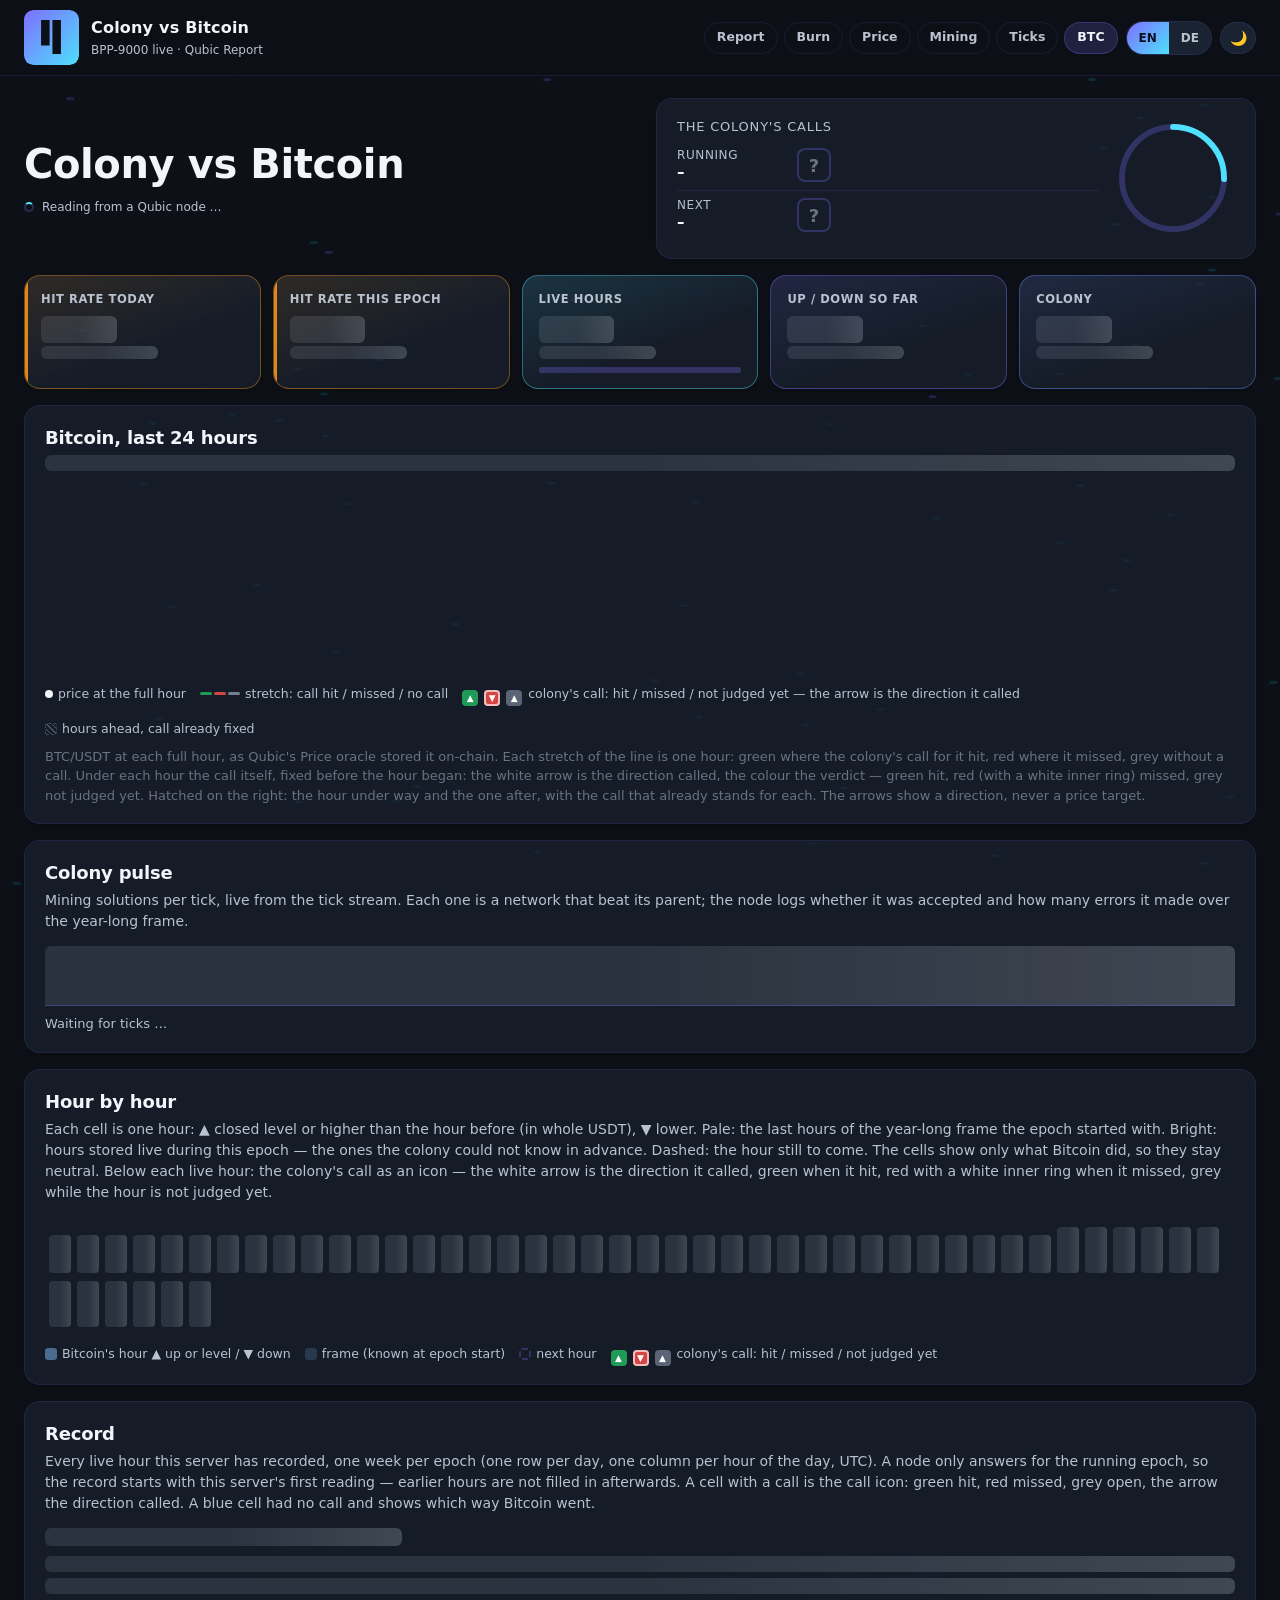
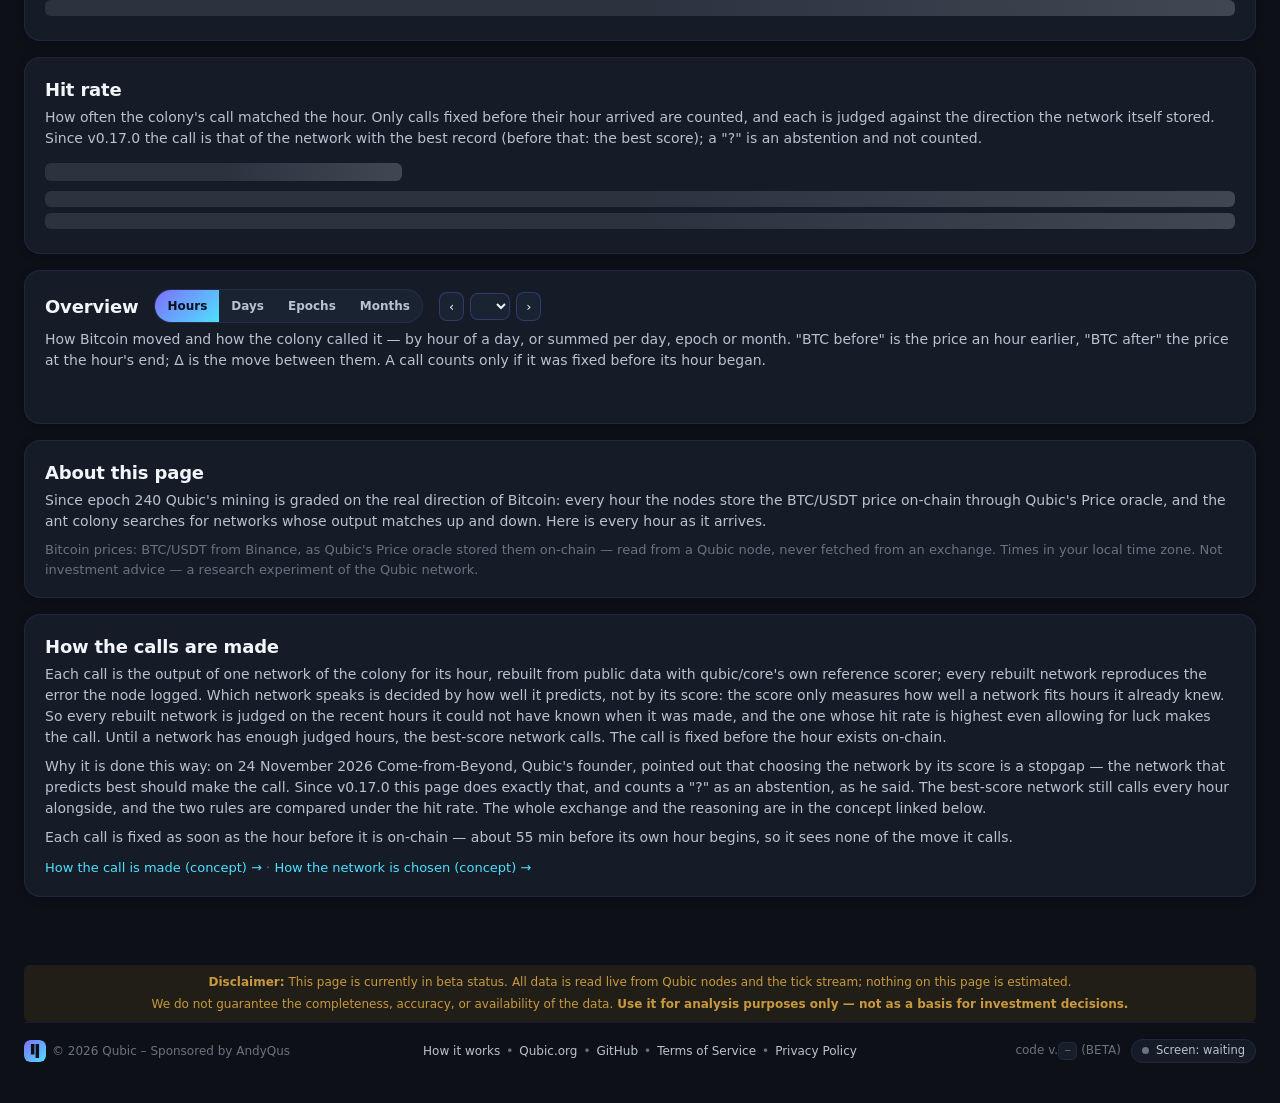
==== commit 73203689: "v0.17.5: BTC page -- coloured arrows for open calls, square record icons, no "last hour" tile - The " ====
--- a/dashboard/btc.html
+++ b/dashboard/btc.html
@@ -51,11 +51,13 @@
 
 <style>
 /* Green and red mean one thing on this page: whether the colony's call hit.
-   A call is one icon -- the arrow is the direction it called, always white;
+   A judged call is one icon -- the arrow is the direction it called, always white;
    the fill is the verdict: --hit, --miss, or --open while the hour is not
    judged yet. A miss also carries a white inner ring, so the verdict is never
    colour alone (red-green colour blindness). Bitcoin's own move -- which no
    one can get right or wrong -- is drawn in --move, a calm slate blue.
+   One exception, in the call card: a call still running or ahead shows only
+   its arrow in green (up) or red (down), inside an empty box.
    All four fills are deep enough to carry a white glyph in both themes. */
 :root {
   --hit:   #15803d;
@@ -142,7 +144,10 @@
 .slot .lbl b { display: block; font-family: var(--display); font-size: 15px; color: var(--text); text-transform: none; letter-spacing: 0; }
 .slot .g { width: 34px; height: 34px; border-radius: 8px; display: grid; place-items: center; font-size: 18px; font-weight: 700;
   color: var(--faint); border: 2px solid var(--border-strong); }
-.slot .g.up, .slot .g.down { background: var(--open); color: #fff; border-color: transparent; }
+/* A call not yet judged: the arrow alone takes the direction's colour, the box
+   stays empty -- a filled green or red icon is reserved for the verdict. */
+.slot .g.up   { color: var(--hit); }
+.slot .g.down { color: var(--miss); }
 .slot .g.unsure { color: var(--warn); border-color: var(--warn); }
 .slot .txt { font-size: 14px; color: var(--muted); line-height: 1.4; }
 .status.phase { cursor: help; text-decoration: underline dotted; text-underline-offset: 3px; margin-top: 2px; }
@@ -167,7 +172,8 @@
 .call b { display: block; margin-bottom: 2px; }
 .call p { margin: 0; color: var(--muted); font-size: 13.5px; line-height: 1.5; }
 .call a { color: var(--accent); }
-.call .q.up, .call .q.down { background: var(--open); color: #fff; border-color: transparent; }
+.call .q.up   { color: var(--hit); }
+.call .q.down { color: var(--miss); }
 .call .q.unsure { color: var(--warn); border-color: var(--warn); }
 .call .verdict { font-family: var(--display); font-size: 20px; margin: 2px 0 6px; }
 .call .meta { font-size: 12px; color: var(--faint); margin-top: 6px; }
@@ -236,18 +242,16 @@
 /* ── Key figures: the shared .qs-stat tiles from theme.css, as on Burn and
    Price. `themed` tiles (the hit rates) carry this page's Bitcoin orange; the
    others cycle through the house hues. Six tiles: 6 / 3 / 2 per row. */
-.kpis { --stat-accent: var(--btc); display: grid; grid-template-columns: repeat(6, minmax(0, 1fr)); gap: 12px; margin-bottom: 16px; }
+.kpis { --stat-accent: var(--btc); display: grid; grid-template-columns: repeat(5, minmax(0, 1fr)); gap: 12px; margin-bottom: 16px; }
 @media (max-width: 1100px) { .kpis { grid-template-columns: repeat(3, minmax(0, 1fr)); } }
 @media (max-width: 600px) {
   .kpis { grid-template-columns: repeat(2, minmax(0, 1fr)); gap: 10px; }
+  .kpis > :last-child { grid-column: 1 / -1; }   /* five tiles: the last one spans the row */
   .kpis .qs-stat { padding: 12px 12px; }
   .kpis .qs-stat .s-label { font-size: 10.5px; letter-spacing: .03em; }
 }
 .kpis .qs-stat { min-width: 0; }
 .kpis .s-val { font-family: var(--mono); }
-.kpis .s-val .dir { display: inline-grid; place-items: center; width: 24px; height: 24px; border-radius: 6px;
-  color: var(--cell-ink); font-size: 13px; vertical-align: -3px; margin-right: 6px; }
-.kpis .s-val .dir.up { background: var(--move); } .kpis .s-val .dir.down { background: var(--move); }
 
 /* ── Hit rate per day: one bar per UTC day, the dashed line is a coin toss ── */
 .dr-title { font-size: 12px; color: var(--muted); text-transform: uppercase; letter-spacing: .05em; margin: 0 0 8px; }
@@ -353,7 +357,8 @@
 .day-sum b.pos, .day-sum b.neg { color: var(--text); }
 .day-sum .day-n { color: var(--faint); font-size: 12px; margin-left: 4px; }
 @media (max-width: 600px) {
-  .day-sum { flex: 1 0 100%; gap: 6px; flex-wrap: nowrap; }
+  /* Wraps: on a narrow phone the colony chip moves to its own line instead of overflowing. */
+  .day-sum { flex: 1 0 100%; gap: 6px; flex-wrap: wrap; }
   .day-sum .ov-chip { font-size: 12px; padding: 3px 9px; white-space: nowrap; }
   .day-sum .day-n { font-size: 11px; }
 }
@@ -393,19 +398,21 @@
 .ep-head { display: flex; flex-wrap: wrap; gap: 4px 16px; align-items: baseline; margin-bottom: 6px; }
 .ep-head b { font-family: var(--display); font-size: 15px; }
 .ep-head span { color: var(--muted); font-size: 13px; }
-.week { display: grid; grid-template-columns: 54px repeat(24, minmax(0, 1fr)); gap: 2px; font-size: 10.5px; }
-@media (max-width: 600px) { .week { grid-template-columns: 38px repeat(24, minmax(0, 1fr)); gap: 1px; font-size: 9px; } .week .c { font-size: 0; height: 13px; } }
+.week { display: grid; grid-template-columns: 54px repeat(24, minmax(0, 1fr)); gap: 4px 2px; font-size: 10.5px; }
+@media (max-width: 600px) { .week { grid-template-columns: 38px repeat(24, minmax(0, 1fr)); gap: 2px 1px; font-size: 9px; } .week .c { font-size: 0; border-radius: 3px; } }
 .week .d { color: var(--faint); align-self: center; white-space: nowrap; }
 .week .h { color: var(--faint); text-align: center; }
-.week .c { height: 16px; border-radius: 3px; display: grid; place-items: center; color: var(--cell-ink); font-size: 8px; }
+/* Each hour is a square icon, as in the day chart's call strip -- never a bar. */
+.week .c { width: min(100%, 20px); aspect-ratio: 1; justify-self: center; border-radius: 5px; display: grid; place-items: center;
+  color: #fff; font-size: 10px; font-weight: 700; line-height: 1; }
 /* A cell with a call is the call icon (verdict colour, called direction);
    an hour without one shows Bitcoin's move in the neutral --move. */
 .week .c.move { background: var(--move); }
 .week .c.open { background: var(--open); }
 .week .c.hit  { background: var(--hit); }
-.week .c.miss { background: var(--miss); box-shadow: inset 0 0 0 1.5px rgba(255, 255, 255, .65); }
+.week .c.miss { background: var(--miss); box-shadow: inset 0 0 0 2px rgba(255, 255, 255, .65); }
 .week .c.unsure { background: transparent; color: var(--warn); box-shadow: inset 0 0 0 1px var(--warn); }
-.week .c.none { background: transparent; border: 1px solid var(--border); }
+.week .c.none { background: transparent; box-shadow: inset 0 0 0 1px var(--border); }
 
 .note { font-size: 13px; color: var(--faint); line-height: 1.5; margin: 8px 0 0; }
 .note.verdict { color: var(--muted); font-size: 13.5px; }
@@ -526,11 +533,6 @@
 
   <!-- ── Key figures ──────────────────────────────────────────────────── -->
   <div class="kpis">
-    <div class="qs-stat glass-card">
-      <div class="s-label" data-i18n="kLast">Last hour</div>
-      <div class="s-val small" id="k-last">–</div>
-      <div class="s-sub" id="k-last-s"></div>
-    </div>
     <div class="qs-stat glass-card themed">
       <div class="s-label" data-i18n="kToday">Hit rate today</div>
       <div class="s-val small" id="k-today">–</div>
@@ -746,7 +748,6 @@
       rAnchor: "No node served the tick data a rebuild needs; retried every minute.",
       rOther: "No call for this hour (tracker: {s}).",
       rFailed: "The replayer stopped on this server; no call until it runs again.",
-      kLast: "Last hour", kLastUp: "Up", kLastDown: "Down", kLastCall: "call",
       kToday: "Hit rate today", kEpochRate: "Hit rate this epoch",
       kRateS: "{hits} of {calls} calls · coin toss 50 %", kRateNone: "no call judged yet",
       kTodayS: "{hits} of {calls} calls (UTC day)",
@@ -853,7 +854,6 @@
       rAnchor: "Keine Node lieferte die Tick-Daten für den Nachbau; neuer Versuch jede Minute.",
       rOther: "Kein Tipp für diese Stunde (Tracker: {s}).",
       rFailed: "Der Nachbau ist auf diesem Server abgebrochen; kein Tipp, bis er wieder läuft.",
-      kLast: "Letzte Stunde", kLastUp: "Up", kLastDown: "Down", kLastCall: "Tipp",
       kToday: "Treffer heute", kEpochRate: "Treffer diese Epoche",
       kRateS: "{hits} von {calls} Tipps · Münzwurf 50 %", kRateNone: "noch kein Tipp ausgewertet",
       kTodayS: "{hits} von {calls} Tipps (UTC-Tag)",
@@ -972,15 +972,6 @@
   function renderKpis() {
     var task = (D && D.task) || {}, ok = task.hash_verified === true;
     var live = liveHours();
-    // The newest stored hour: which way BTC went, when, and how the colony called it.
-    var hs = (D && D.hours) || [], last = ok && hs.length ? hs[hs.length - 1] : null;
-    if (last) {
-      $("k-last").innerHTML = '<span class="dir ' + (last.up ? "up" : "down") + '">' + (last.up ? "▲" : "▼") + "</span>" +
-        esc(t(last.up ? "kLastUp" : "kLastDown"));
-      $("k-last-s").innerHTML = esc(hm(last.at - 3600) + "–" + hm(last.at) +
-        (last.price != null ? " · " + fmtUsd(last.price) + (last.change_pct != null ? " (" + fmtChg(last.change_pct) + ")" : "") : "")) +
-        (last.call != null ? " · " + esc(t("kLastCall")) + " " + callBadge(last.call, last.hit) : "");
-    }
     $("k-live").textContent = ok ? fmtInt(task.shift_limit) : "–";
     $("k-live-s").textContent = ok ? t("kLiveS", { cap: fmtInt(task.shift_cap) }) : "";
     $("k-live-bar").style.width = ok && task.shift_cap ? (100 * task.shift_limit / task.shift_cap).toFixed(1) + "%" : "0";
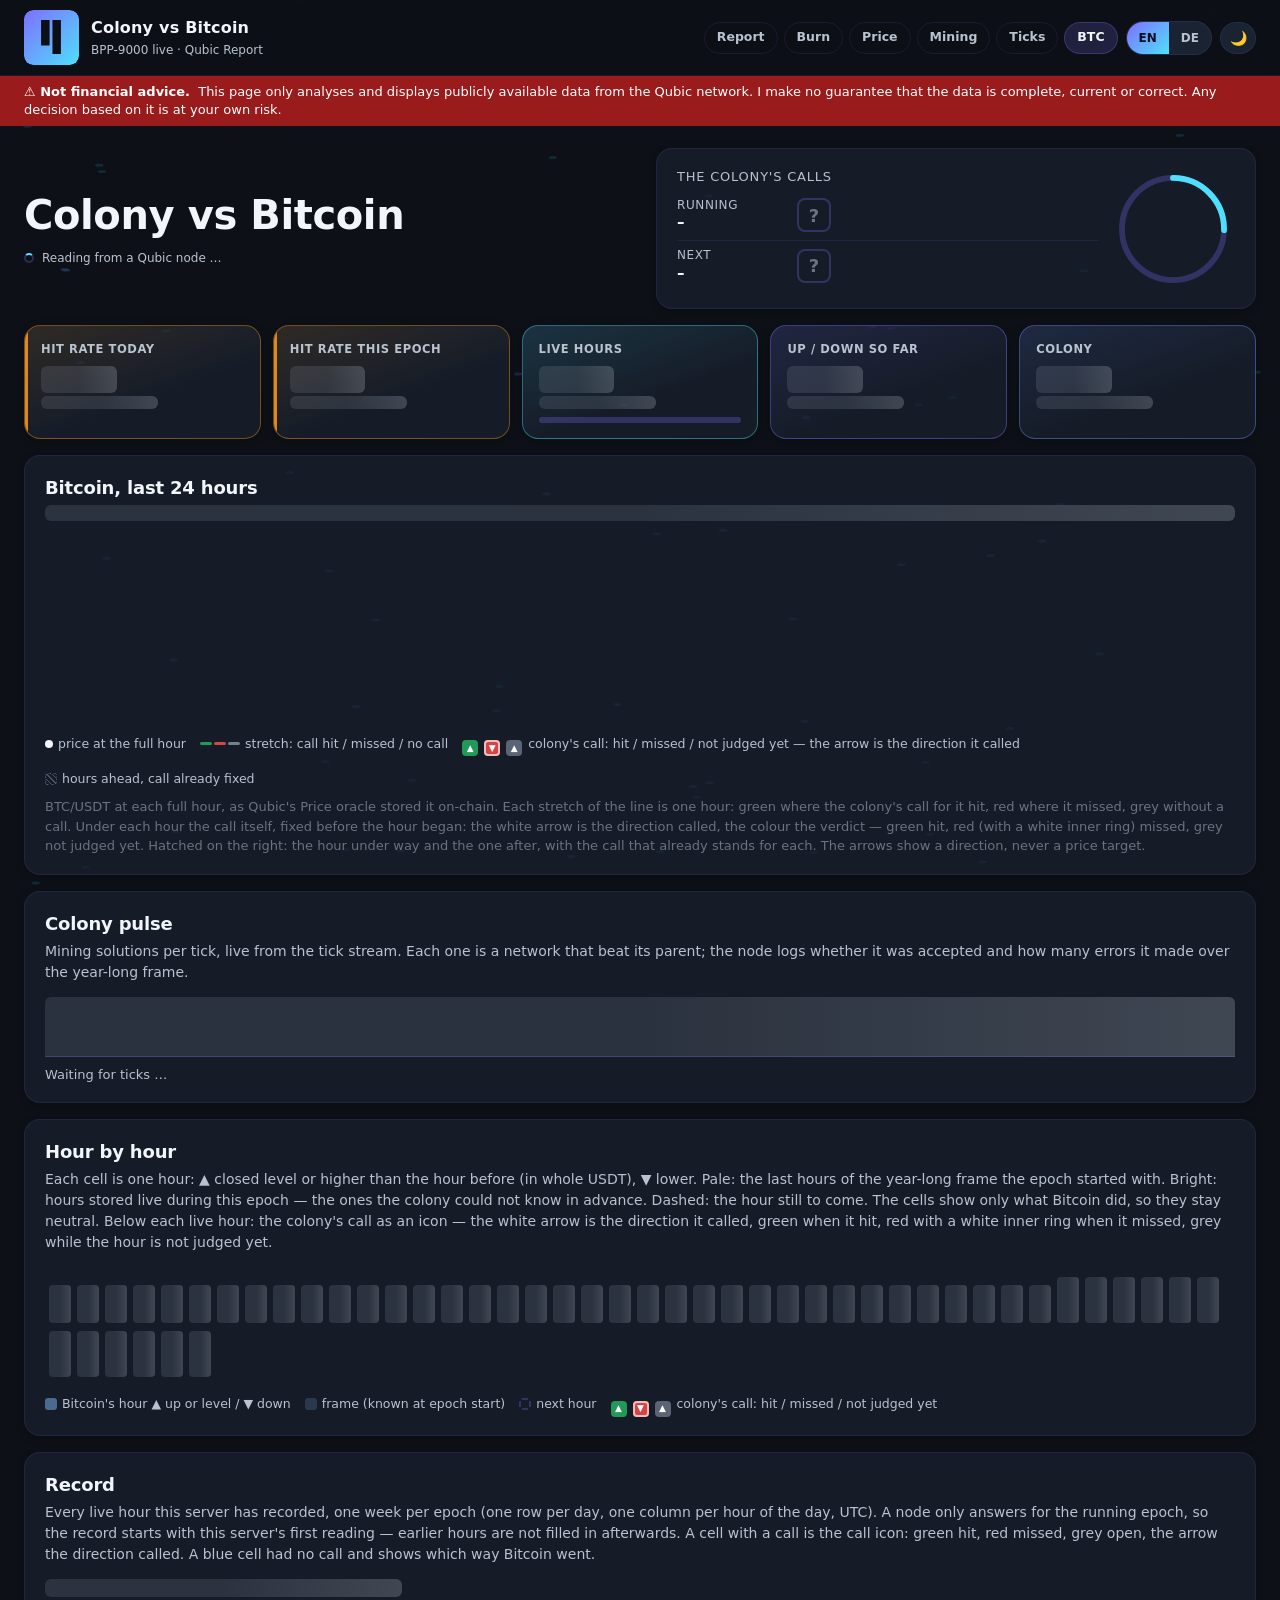
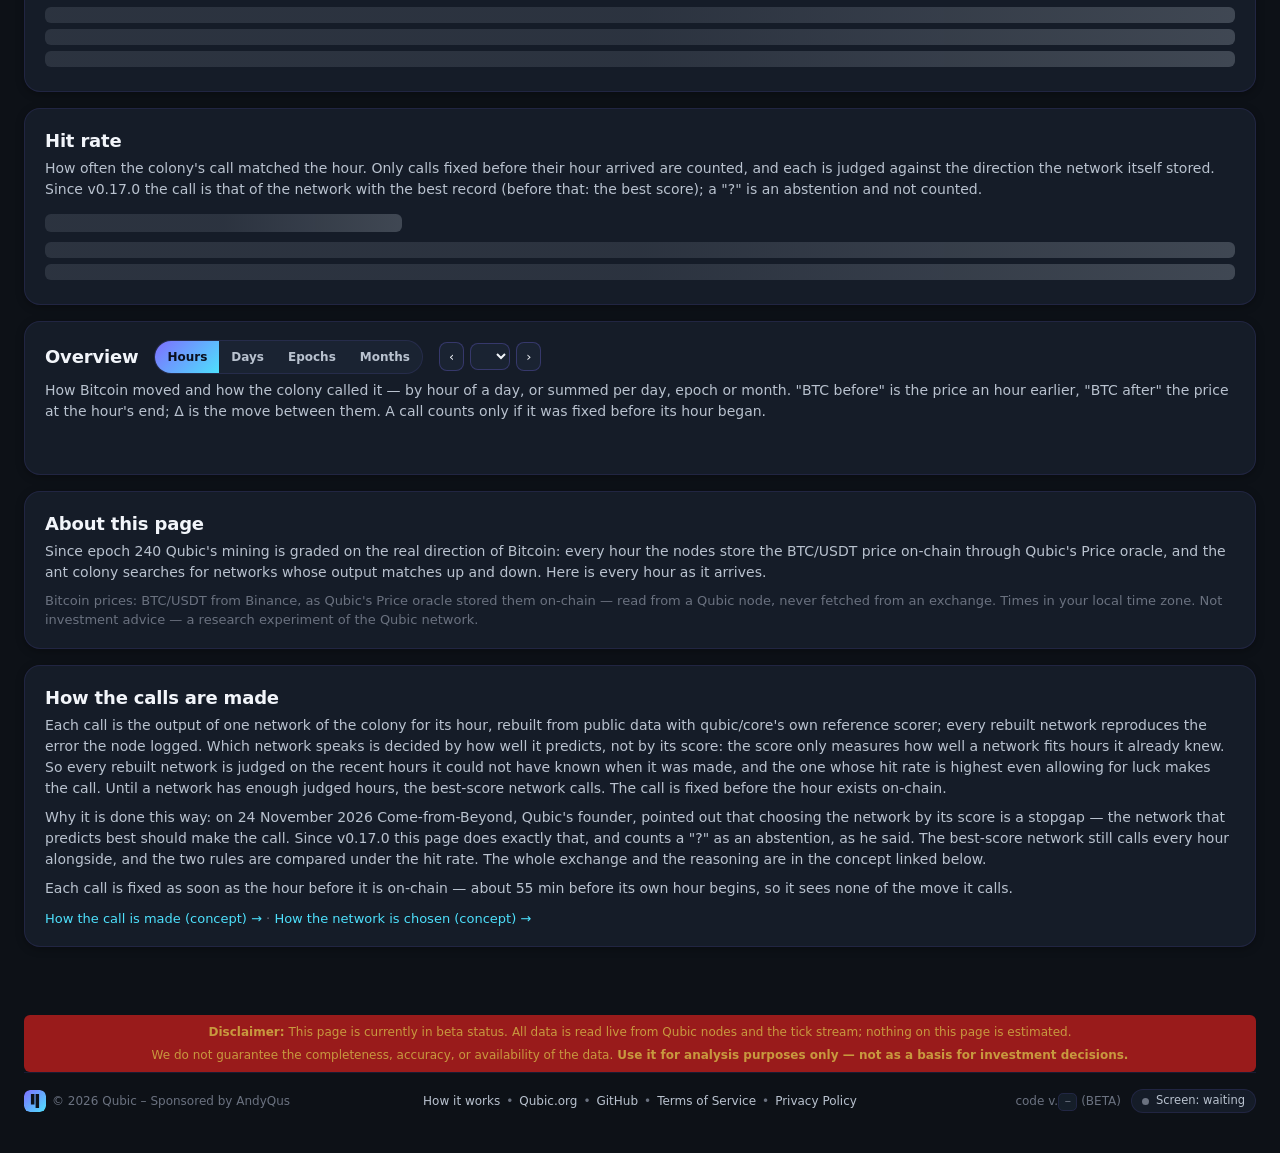
==== commit 51cd212f: "v0.17.6: BTC page -- red warning bar under the header - A non-dismissible red bar directly under the" ====
--- a/dashboard/btc.html
+++ b/dashboard/btc.html
@@ -459,6 +459,16 @@
   .cell.arrive, .cell.pending, .ring.waiting .big { animation: none; }
   .skel, .sk-cell, .pulse:empty, .page.is-loading *, .status.loading::before { animation: none !important; }
 }
+/* Warning bar under the header: the calls are network data, not advice.
+   Deliberately loud and not dismissible -- the owner wants every visitor to
+   read it. Deep red with white text clears 4.5:1 in both themes. */
+:root { --warn-bg: #b91c1c; --warn-ink: #ffffff; }
+@media (prefers-color-scheme: dark) { :root:not([data-theme="light"]) { --warn-bg: #991b1b; } }
+:root[data-theme="dark"] { --warn-bg: #991b1b; }
+.warn-bar { position: relative; z-index: 2; background: var(--warn-bg); color: var(--warn-ink); }
+.warn-bar p { max-width: var(--content-width); margin: 0 auto; padding: 7px var(--gutter); font-size: 13px; line-height: 1.4; }
+.warn-bar b { font-weight: 700; margin-right: 4px; }
+@media (max-width: 700px) { .warn-bar p { padding: 7px var(--gutter-mobile); font-size: 12px; } }
 </style>
 </head>
 <body>
@@ -492,6 +502,10 @@
     </div>
   </div>
 </header>
+
+<div class="warn-bar" role="note">
+  <p><b data-i18n="warnHead">⚠ Not financial advice.</b> <span data-i18n="warnText">This page only analyses and displays publicly available data from the Qubic network. I make no guarantee that the data is complete, current or correct. Any decision based on it is at your own risk.</span></p>
+</div>
 
 <main class="page is-loading" id="page" aria-busy="true">
   <div class="hero">
@@ -803,6 +817,8 @@
       discData: "All data is read live from Qubic nodes and the tick stream; nothing on this page is estimated.",
       discNoGuarantee: "We do not guarantee the completeness, accuracy, or availability of the data.",
       discDemo: "Use it for analysis purposes only — not as a basis for investment decisions.",
+      warnHead: "⚠ Not financial advice.",
+      warnText: "This page only analyses and displays publicly available data from the Qubic network. I make no guarantee that the data is complete, current or correct. Any decision based on it is at your own risk.",
       sponsored: "Qubic – Sponsored by AndyQus", tos: "Terms of Service", privacy: "Privacy Policy", codeVersion: "code"
     },
     de: {
@@ -909,6 +925,8 @@
       discData: "Alle Daten werden live von Qubic-Nodes und aus dem Tick-Stream gelesen; auf dieser Seite wird nichts geschätzt.",
       discNoGuarantee: "Wir übernehmen keine Gewähr für Vollständigkeit, Richtigkeit oder Verfügbarkeit der Daten.",
       discDemo: "Nur zu Analysezwecken — keine Grundlage für Anlageentscheidungen.",
+      warnHead: "⚠ Keine Kaufempfehlung.",
+      warnText: "Diese Seite wertet nur öffentlich verfügbare Daten des Qubic-Netzes aus und zeigt sie an. Ich übernehme keine Gewähr dafür, dass die Daten vollständig, aktuell und richtig sind. Wer auf dieser Grundlage handelt, tut das auf eigenes Risiko.",
       sponsored: "Qubic – Sponsored by AndyQus", tos: "Nutzungsbedingungen", privacy: "Datenschutz", codeVersion: "Code"
     }
   };
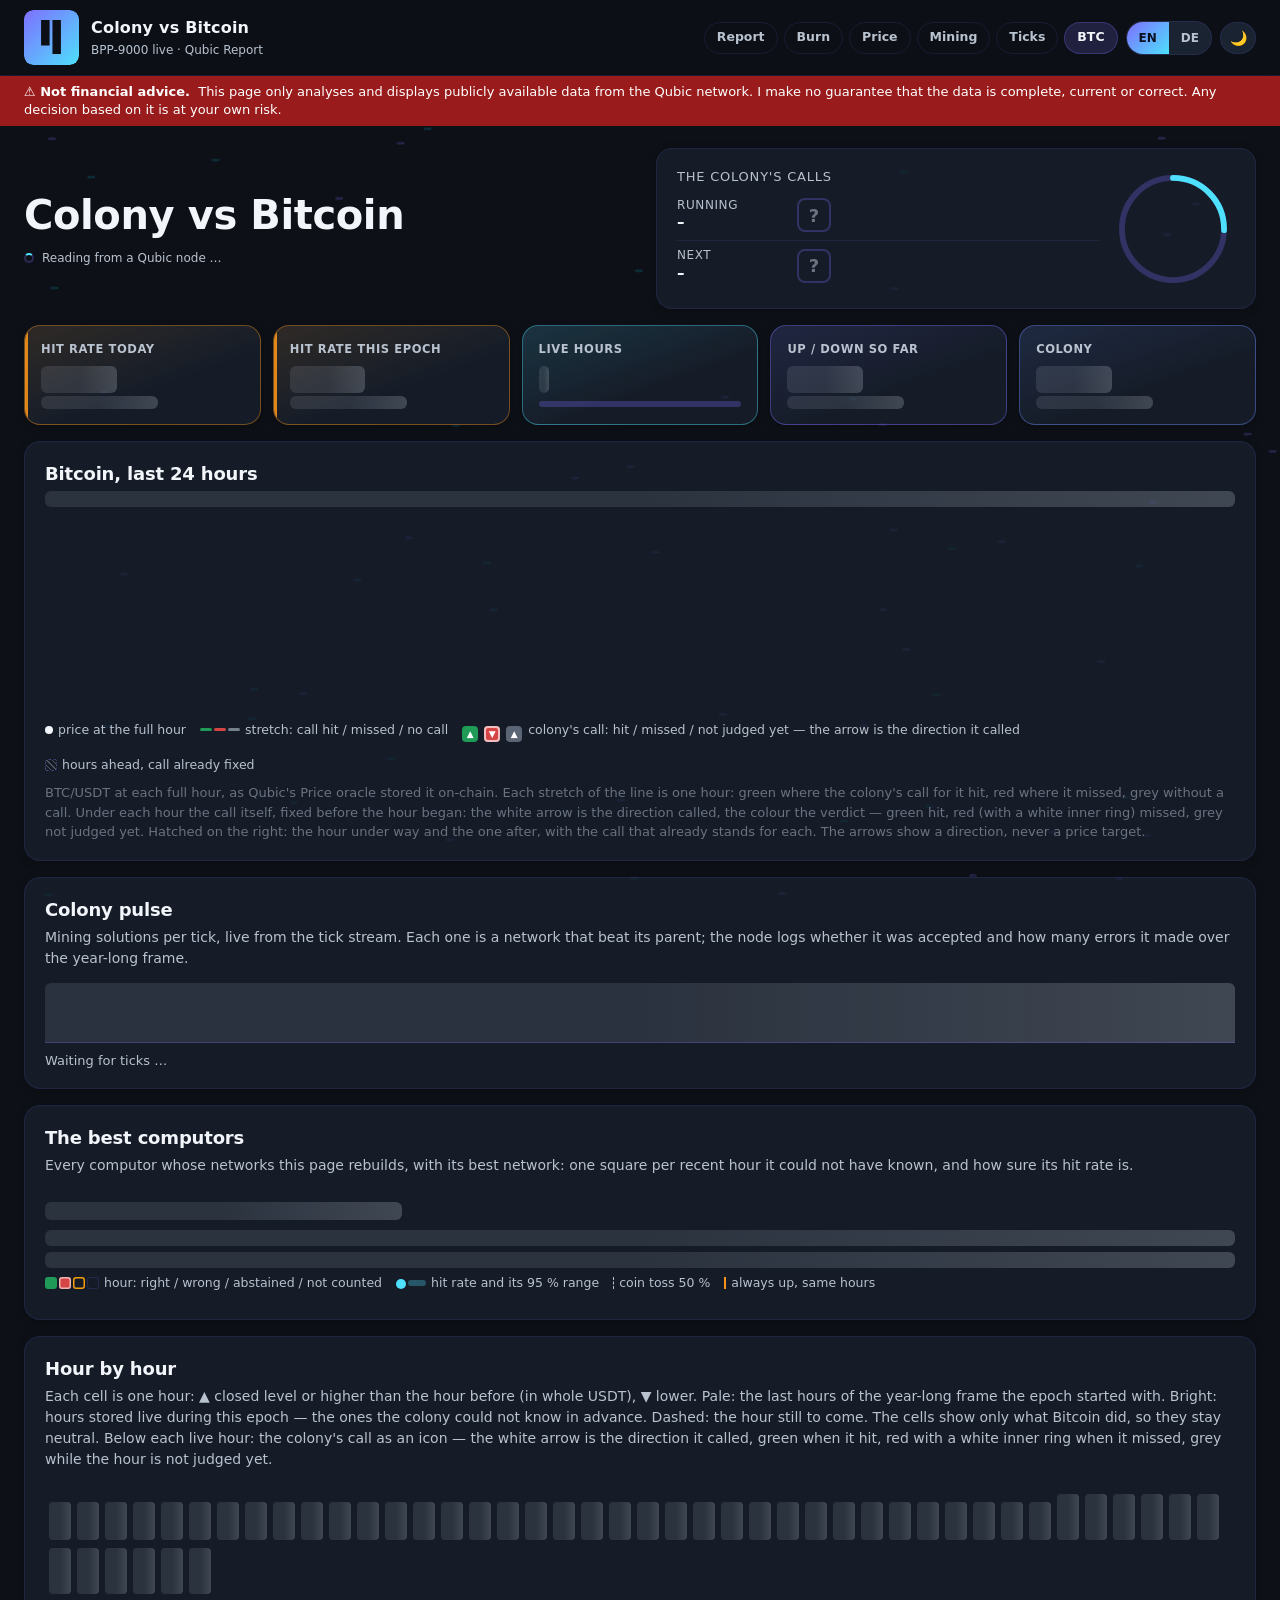
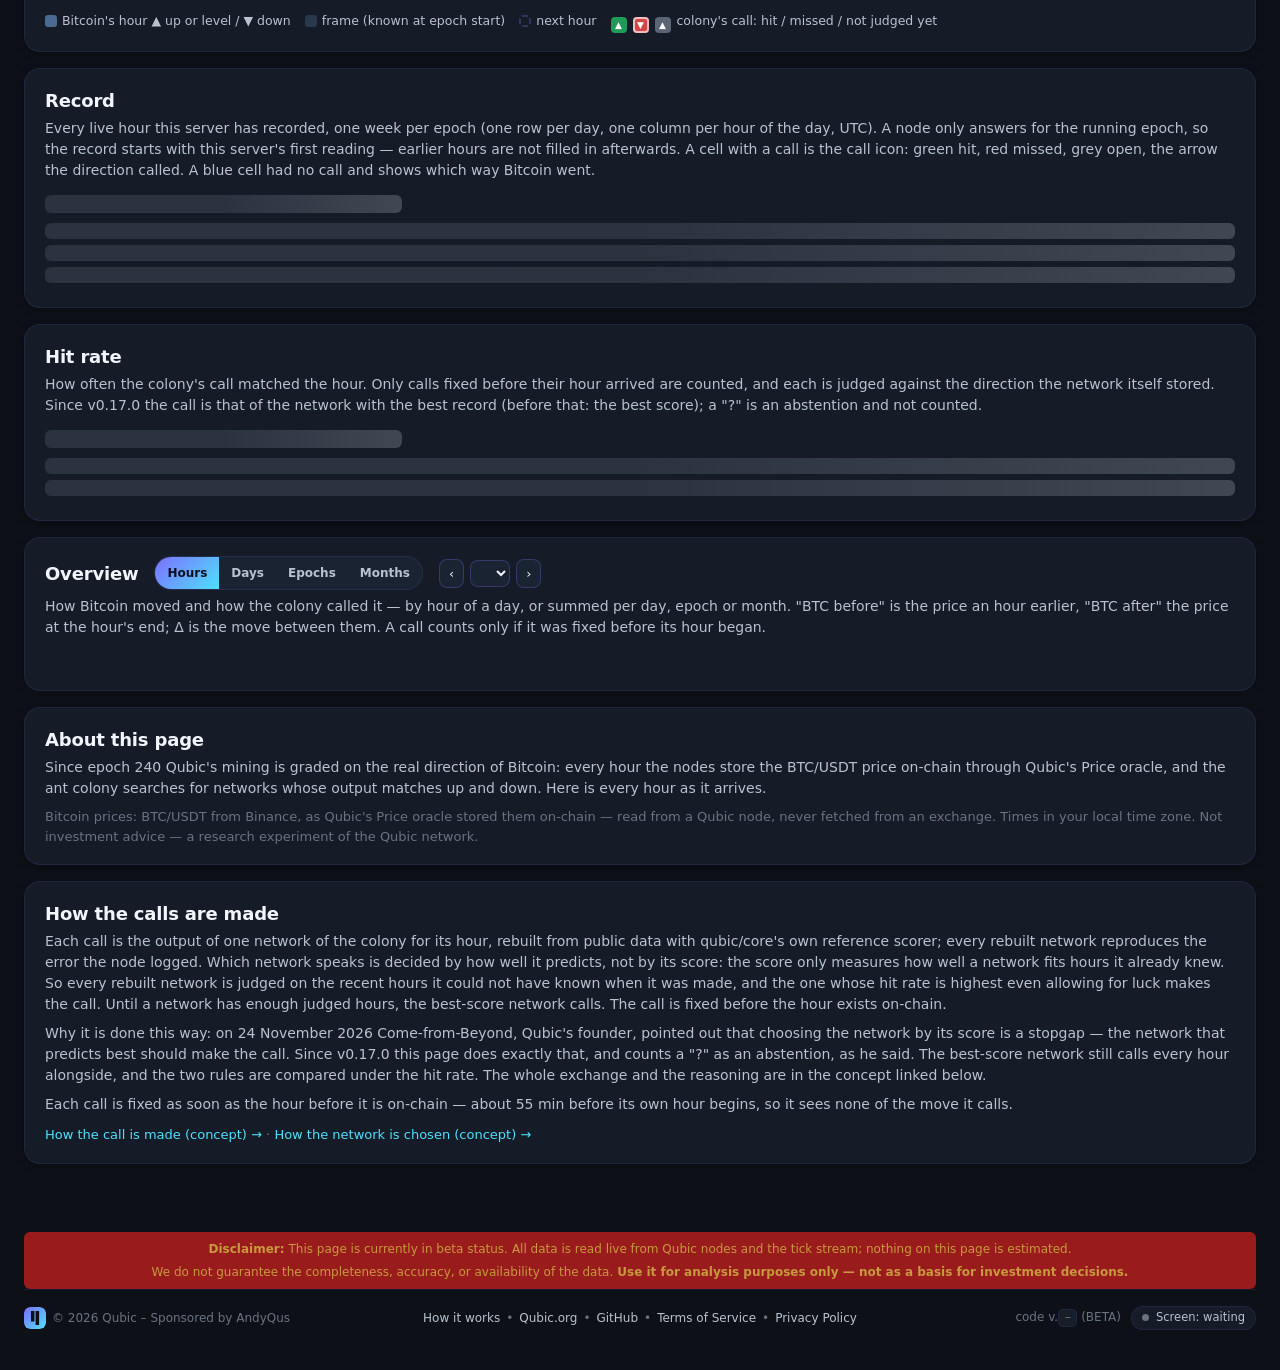
==== commit bfaa2245: "v0.17.6: BTC page -- "the best computors" panel, live hours on one line One row per rebuilt identity" ====
--- a/dashboard/btc.html
+++ b/dashboard/btc.html
@@ -252,6 +252,10 @@
 }
 .kpis .qs-stat { min-width: 0; }
 .kpis .s-val { font-family: var(--mono); }
+/* Value and its sub-line on one line (live hours): the bar then sits where the
+   other tiles have their second line, so all tiles line up. */
+.kpis .s-row { display: flex; flex-wrap: wrap; align-items: baseline; gap: 0 8px; }
+.kpis .s-row .s-sub { margin-top: 0; }
 
 /* ── Hit rate per day: one bar per UTC day, the dashed line is a coin toss ── */
 .dr-title { font-size: 12px; color: var(--muted); text-transform: uppercase; letter-spacing: .05em; margin: 0 0 8px; }
@@ -385,6 +389,56 @@
   background: repeating-linear-gradient(45deg, transparent 0 3px, color-mix(in srgb, var(--muted) 35%, transparent) 3px 4px); }
 @media (prefers-reduced-motion: reduce) { .day-svg .dc-line.draw, .day-svg .dc-area.draw, .day-svg .dc-ahead { animation: none; stroke-dasharray: none; } }
 
+/* ── The best computors: id · hour strip · rate with its range ──────── */
+.bd-row { display: grid; grid-template-columns: 190px minmax(0, 1fr) minmax(150px, 24%) 64px;
+  grid-template-areas: "id strip iv pct"; gap: 0 16px; align-items: center; padding: 7px 0; }
+.bd-row + .bd-row { border-top: 1px solid var(--border); }
+.bd-id { grid-area: id; } .bd-strip { grid-area: strip; } .bd-iv, .bd-ax { grid-area: iv; } .bd-pct { grid-area: pct; }
+.bd-row.head { padding: 0 0 6px; font-size: 11px; color: var(--muted); text-transform: uppercase; letter-spacing: .04em; font-weight: 600; }
+.bd-row.head .bd-pct { font-size: 11px; font-weight: 600; font-family: var(--sans); }
+.bd-row.axis { padding: 0; border-top: 0; }
+.bd-id { display: flex; align-items: center; gap: 8px; min-width: 0; font-size: 13px; }
+.bd-id .rk { color: var(--faint); font-family: var(--mono); width: 18px; text-align: right; flex: none; }
+.bd-id a { font-family: var(--mono); color: var(--text); text-decoration: none; white-space: nowrap; }
+.bd-id a:hover { text-decoration: underline; }
+.bd-id .now { font-size: 11px; color: var(--accent); border: 1px solid currentColor; border-radius: 999px; padding: 1px 7px; white-space: nowrap; }
+.bd-strip { display: flex; gap: 2px; min-width: 0; }
+.bq { flex: 1 1 0; max-width: 14px; aspect-ratio: 1; border-radius: 3px; }
+.bq.h { background: var(--hit); }
+.bq.m { background: var(--miss); box-shadow: inset 0 0 0 1.5px rgba(255, 255, 255, .6); }
+.bq.a { box-shadow: inset 0 0 0 1.5px var(--warn); }
+.bq.n { box-shadow: inset 0 0 0 1px var(--border-strong); opacity: .6; }
+.bd-iv { position: relative; height: 22px; }
+.bd-iv .tr { position: absolute; left: 0; right: 0; top: 10px; height: 2px; border-radius: 2px; background: var(--border); }
+.bd-iv .rng { position: absolute; top: 7px; height: 8px; border-radius: 4px; background: color-mix(in srgb, var(--accent) 30%, transparent); }
+.bd-iv .dot { position: absolute; top: 4px; width: 14px; height: 14px; margin-left: -7px; border-radius: 50%;
+  background: var(--accent); box-shadow: 0 0 0 2px var(--chart-halo); }
+.bd-iv .ref { position: absolute; top: 0; bottom: 0; width: 0; }
+.bd-iv .ref.coin { border-left: 1.5px dashed var(--muted); }
+.bd-iv .ref.up { border-left: 2px solid var(--btc); top: 3px; bottom: 3px; }
+.bd-ax { position: relative; height: 14px; font-size: 10.5px; color: var(--faint); font-family: var(--mono); }
+.bd-ax span { position: absolute; transform: translateX(-50%); white-space: nowrap; }
+.bd-pct { text-align: right; font-family: var(--mono); font-size: 13.5px; font-weight: 700; }
+.bd-pct small { display: block; font-weight: 400; font-size: 11px; color: var(--faint); }
+.bd-row-me .bd-id a { color: var(--accent); font-weight: 700; }
+.bd-legend i.bq { display: inline-block; width: 12px; height: 12px; flex: none; margin-right: 2px; }
+.bd-legend i.bq.n { margin-right: 5px; }
+.bd-legend i.bl-dot { width: 10px; height: 10px; border-radius: 50%; background: var(--accent); margin-right: 2px; }
+.bd-legend i.bl-rng { width: 18px; height: 6px; border-radius: 3px; vertical-align: 1px; background: color-mix(in srgb, var(--accent) 30%, transparent); }
+.bd-legend i.bl-coin { width: 0; height: 12px; border-radius: 0; border-left: 1.5px dashed var(--muted); }
+.bd-legend i.bl-up { width: 0; height: 12px; border-radius: 0; border-left: 2px solid var(--btc); }
+.bd-sum b { color: var(--text); font-family: var(--mono); }
+.bd-sum .ov-chip.key { border-color: var(--accent); }
+.bd-empty { color: var(--muted); font-size: 13.5px; padding: 8px 0; }
+@media (max-width: 700px) {
+  /* Phones: the identity and the rate on one line, the strip and the range each full width below. */
+  .bd-row { grid-template-columns: minmax(0, 1fr) auto; grid-template-areas: "id pct" "strip strip" "iv iv"; gap: 6px 10px; padding: 10px 0; }
+  .bd-row.head { display: none; }
+  .bd-row.axis { grid-template-areas: "iv iv"; padding: 0 0 4px; }
+  .bd-strip { gap: 1px; }
+  .bq { border-radius: 2px; }
+}
+
 /* ── Colony pulse ──────────────────────────────────────────────────── */
 .pulse { display: flex; gap: 2px; align-items: flex-end; height: 60px; border-bottom: 1px solid var(--border-strong); overflow: hidden; }
 @media (max-width: 600px) { .pulse { gap: 1px; } .pulse i { min-width: 1px !important; } }
@@ -559,8 +613,10 @@
     </div>
     <div class="qs-stat glass-card">
       <div class="s-label" data-i18n="kLive">Live hours</div>
-      <div class="s-val small" id="k-live">–</div>
-      <div class="s-sub" id="k-live-s"></div>
+      <div class="s-row">
+        <div class="s-val small" id="k-live">–</div>
+        <div class="s-sub" id="k-live-s"></div>
+      </div>
       <div class="bar"><i id="k-live-bar"></i></div>
     </div>
     <div class="qs-stat glass-card">
@@ -597,6 +653,21 @@
     <p class="desc" data-i18n="pulseDesc">Mining solutions per tick, live from the tick stream. Each one is a network that beat its parent; the node logs whether it was accepted and how many errors it made over the year-long frame.</p>
     <div class="pulse" id="pulse" role="img" aria-label="Accepted solutions per tick"></div>
     <div class="pulse-meta" id="pulse-meta"><span data-i18n="pulseWait">Waiting for ticks …</span></div>
+  </section>
+
+  <!-- ── The best computors: each one's hits per hour and how sure its rate is ── -->
+  <section class="card" id="board-card">
+    <h2 data-i18n="bdTitle">The best computors</h2>
+    <p class="desc" data-i18n="bdDesc">Every computor whose networks this page rebuilds, with its best network: one square per hour it could not have known, and how sure its hit rate is.</p>
+    <div class="ov-sum bd-sum" id="bd-sum"></div>
+    <div id="board"><div class="skel head"></div><div class="skel"></div><div class="skel"></div></div>
+    <div class="tape-legend bd-legend">
+      <span><i class="bq h"></i><i class="bq m"></i><i class="bq a"></i><i class="bq n"></i><span data-i18n="bdLgStrip">hour: right / wrong / abstained / not counted</span></span>
+      <span><i class="bl-dot"></i><i class="bl-rng"></i><span data-i18n="bdLgRate">hit rate and its 95 % range</span></span>
+      <span><i class="bl-coin"></i><span data-i18n="bdLgCoin">coin toss 50 %</span></span>
+      <span><i class="bl-up"></i><span data-i18n="bdLgUp">always up, same hours</span></span>
+    </div>
+    <p class="note" id="bd-note"></p>
   </section>
 
   <!-- ── The tape ─────────────────────────────────────────────────────── -->
@@ -733,6 +804,22 @@
       callUp: "▲ Up or level", callDown: "▼ Down", callUnsure: "? unsure",
       callText: "Each call is the output of one network of the colony for its hour, rebuilt from public data with qubic/core's own reference scorer; every rebuilt network reproduces the error the node logged. Which network speaks is decided by how well it predicts, not by its score: the score only measures how well a network fits hours it already knew. So every rebuilt network is judged on the recent hours it could not have known when it was made, and the one whose hit rate is highest even allowing for luck makes the call. Until a network has enough judged hours, the best-score network calls. The call is fixed before the hour exists on-chain.",
       rankConcept: "How the network is chosen (concept) →",
+      bdTitle: "The best computors",
+      bdDesc: "Every computor whose networks this page rebuilds, with its best network: one square per recent hour it could not have known, and how sure its hit rate is.",
+      bdHId: "Computor", bdHStrip: "Last {w} hours · old → new", bdHIv: "Hit rate · 95 % range", bdHPct: "Rate",
+      bdNow: "calls now",
+      bdLgStrip: "hour: right / wrong / abstained / not counted", bdLgRate: "hit rate and its 95 % range",
+      bdLgCoin: "coin toss 50 %", bdLgUp: "always up, same hours",
+      bdBest: "Best record: {p}", bdLive: "Actually called: {p} ({h} of {n})", bdUpChip: "Always up: {p}", bdCoin: "Coin toss: 50 %",
+      bdBestTip: "The top computor's hit rate on the last {w} hours — looking back.",
+      bdLiveTip: "The page's own calls since v0.17.0, each made by the network with the best record at that moment, before its hour began. This is the forecast; the record above is hindsight.",
+      bdUpTip: "What calling \"up\" every hour would have scored on the same {w} hours.",
+      bdCell: "{t} · Bitcoin {b} · called {c} — {v}", bdCellN: "{t} · Bitcoin {b} — not counted: the network could have known this hour",
+      bdRight: "right", bdWrong: "wrong", bdAbst: "abstained",
+      bdIvTip: "{h} of {n} right ({a} abstained) · {p} · with 95 % certainty between {lo} and {hi}",
+      bdIdTip: "{id}\nBest network: tick {tick} · {err} errors over the year frame\nOpens the identity in the Qubic explorer",
+      bdEmpty: "No computor has a record yet: a network needs hours it could not have known — the first ones after it was mined.",
+      bdNote: "Looking back, single networks reach over 70 % — but a short record says little about the next hours: whoever was best over {w} hours often is not afterwards (regression to the mean). That is why the range matters more than the dot, and why the actual calls are shown beside it. This page rebuilds the lineages of {n} identities only, not all 676 computors; the network's own official count per computor will be shown as soon as the core publishes it.",
       netPicked: "Right now the network from tick {tick} calls: {hits} of {dec} right on the last {w} hours it could not have known ({ab} abstained) — at least {lo} % allowing for luck. Over the year frame it has {err} errors, shift {shift}.",
       netFallback: "No network has {m} judged hours yet, so the best-score network calls: {err} errors over the year frame ({pct} % right on the hours it was mined against — a fit, not a forecast), shift {shift}.",
       rankTitle: "Rebuilt networks by record · last {w} hours", rankNet: "Network (tick)", rankRight: "Right",
@@ -841,6 +928,22 @@
       callUp: "▲ Up oder gleich", callDown: "▼ Down", callUnsure: "? unsicher",
       callText: "Jeder Tipp ist die Ausgabe eines Netzes der Kolonie für seine Stunde, nachgebaut aus öffentlichen Daten mit dem Referenz-Scorer von qubic/core; jedes nachgebaute Netz trifft den Fehler, den die Node protokolliert hat. Welches Netz spricht, entscheidet seine Vorhersage, nicht sein Score: Der Score misst nur, wie gut ein Netz Stunden nachbildet, die es schon kannte. Deshalb wird jedes nachgebaute Netz an den letzten Stunden gemessen, die es bei seiner Entstehung nicht kennen konnte, und das Netz mit der höchsten Trefferquote, auch nach Abzug von Glück, gibt den Tipp. Solange kein Netz genug ausgewertete Stunden hat, tippt das Netz mit dem besten Score. Der Tipp steht fest, bevor die Stunde on-chain existiert.",
       rankConcept: "Wie das Netz gewählt wird (Konzept) →",
+      bdTitle: "Die besten Computoren",
+      bdDesc: "Jeder Computor, dessen Netze diese Seite nachbaut, mit seinem besten Netz: ein Quadrat pro zurückliegender Stunde, die es nicht kennen konnte, und wie sicher seine Trefferquote ist.",
+      bdHId: "Computor", bdHStrip: "Letzte {w} Stunden · alt → neu", bdHIv: "Trefferquote · 95-%-Spanne", bdHPct: "Quote",
+      bdNow: "tippt gerade",
+      bdLgStrip: "Stunde: richtig / falsch / Enthaltung / nicht gezählt", bdLgRate: "Trefferquote und ihre 95-%-Spanne",
+      bdLgCoin: "Münzwurf 50 %", bdLgUp: "immer hoch, gleiche Stunden",
+      bdBest: "Beste Bilanz: {p}", bdLive: "Tatsächlich getippt: {p} ({h} von {n})", bdUpChip: "Immer hoch: {p}", bdCoin: "Münzwurf: 50 %",
+      bdBestTip: "Die Trefferquote des besten Computors auf den letzten {w} Stunden — im Rückblick.",
+      bdLiveTip: "Die eigenen Tipps dieser Seite seit v0.17.0, jeder vom Netz mit der jeweils besten Bilanz, festgelegt bevor seine Stunde begann. Das ist die Vorhersage; die Bilanz oben ist der Rückblick.",
+      bdUpTip: "Was „jede Stunde hoch“ auf denselben {w} Stunden erreicht hätte.",
+      bdCell: "{t} · Bitcoin {b} · getippt {c} — {v}", bdCellN: "{t} · Bitcoin {b} — nicht gezählt: das Netz konnte diese Stunde kennen",
+      bdRight: "richtig", bdWrong: "falsch", bdAbst: "Enthaltung",
+      bdIvTip: "{h} von {n} richtig ({a} Enthaltungen) · {p} · mit 95 % Sicherheit zwischen {lo} und {hi}",
+      bdIdTip: "{id}\nBestes Netz: Tick {tick} · {err} Fehler über den Jahresrahmen\nÖffnet die Identität im Qubic-Explorer",
+      bdEmpty: "Noch hat kein Computor eine Bilanz: ein Netz braucht Stunden, die es nicht kennen konnte — die ersten nach seinem Mining.",
+      bdNote: "Im Rückblick kommen einzelne Netze auf über 70 % — aber eine kurze Bilanz sagt wenig über die nächsten Stunden: wer über {w} Stunden der Beste war, ist es danach oft nicht mehr (Regression zur Mitte). Deshalb zählt die Spanne mehr als der Punkt, und deshalb stehen die tatsächlichen Tipps daneben. Diese Seite baut nur die Linien von {n} Identitäten nach, nicht alle 676 Computoren; die offizielle Zählung des Netzwerks pro Computor kommt dazu, sobald der Core sie veröffentlicht.",
       netPicked: "Gerade tippt das Netz aus Tick {tick}: {hits} von {dec} richtig auf den letzten {w} Stunden, die es nicht kennen konnte ({ab} Enthaltungen) — nach Abzug von Glück mindestens {lo} %. Über den Jahresrahmen hat es {err} Fehler, Shift {shift}.",
       netFallback: "Noch hat kein Netz {m} ausgewertete Stunden, deshalb tippt das Netz mit dem besten Score: {err} Fehler über den Jahresrahmen ({pct} % richtig auf den Stunden, gegen die es gemined wurde — eine Anpassung, keine Prognose), Shift {shift}.",
       rankTitle: "Nachgebaute Netze nach Bilanz · letzte {w} Stunden", rankNet: "Netz (Tick)", rankRight: "Richtig",
@@ -882,7 +985,7 @@
       ovSrc: "Kurse: {s}. Tage und Monate in UTC, Stunden in deiner Ortszeit.",
       ovSumMove: "Bitcoin {chg}", ovSumRate: "Kolonie {hits} von {calls} richtig", ovSumHours: "{n} Stunden",
       ovEpochN: "Epoche {ep}",
-      kLive: "Live-Stunden", kLiveS: "von {cap} möglichen in dieser Epoche",
+      kLive: "Live-Stunden", kLiveS: "von {cap} möglichen der Epoche",
       kDir: "Up / Down bisher", kDirS: "der Live-Stunden",
       kColony: "Kolonie", kColonyS: "Lösungen · Schwelle {th} Fehler",
       tapeTitle: "Stunde für Stunde",
@@ -1371,7 +1474,72 @@
     renderStatus();
     if (!D) return;
     setLoading(false);
-    renderKpis(); renderNext(); renderDay(); renderTape(); renderRecord(); renderHits();
+    renderKpis(); renderNext(); renderDay(); renderBoard(); renderTape(); renderRecord(); renderHits();
+  }
+
+  /* ── The best computors ────────────────────────────────────────────
+     One row per rebuilt identity (its best network, as the accuracy rule
+     ranks them): a square per hour of the window -- the verdict, coloured
+     like every call on this page -- and a dot plot of its hit rate with the
+     95 % Wilson range, against a coin toss and "always up" on the same hours.
+     Above it, hindsight next to the page's actual calls. */
+  var BD_LO = 0.3, BD_HI = 1;
+  function bdP(v) { return 100 * (Math.min(BD_HI, Math.max(BD_LO, v)) - BD_LO) / (BD_HI - BD_LO); }
+  function bdX(v) { return bdP(v).toFixed(2) + "%"; }
+  function renderBoard() {
+    var sel = (D && D.call && D.call.selection) || {}, bd = sel.board || null;
+    var w = (bd && bd.window_h) || sel.window_h || 48;
+    var pc = function (v) { return v == null ? "–" : (Math.round(v * 1000) / 10).toLocaleString(locale()) + " %"; };
+    var rows = (bd && bd.rows) || [], box = $("board");
+    if (!rows.length) {
+      $("bd-sum").innerHTML = "";
+      box.innerHTML = '<div class="bd-empty">' + esc(t("bdEmpty")) + "</div>";
+      $("bd-note").textContent = "";
+      return;
+    }
+    // Hindsight beside the forecast: the top record, the calls actually made
+    // from records (not the score fallback), and the two naive rules.
+    var live = ((D.stats || {}).rules || {}).measured || {};
+    var chip = function (txt, tip, key) {
+      return '<span class="ov-chip' + (key ? " key" : "") + '" title="' + esc(tip) + '">' + txt + "</span>";
+    };
+    var b = function (s) { return "<b>" + esc(s) + "</b>"; };
+    $("bd-sum").innerHTML =
+      chip(esc(t("bdBest", { p: "\u0000" })).replace("\u0000", b(pc(rows[0].rate))), t("bdBestTip", { w: fmtInt(w) })) +
+      (live.calls ? chip(esc(t("bdLive", { p: "\u0000", h: fmtInt(live.hits), n: fmtInt(live.calls) })).replace("\u0000", b(pc(live.rate))),
+        t("bdLiveTip"), true) : "") +
+      (bd.always_up != null ? chip(esc(t("bdUpChip", { p: "\u0000" })).replace("\u0000", b(pc(bd.always_up))), t("bdUpTip", { w: fmtInt(w) })) : "") +
+      chip(esc(t("bdCoin")), t("bdCoin"));
+
+    var hrs = bd.hours || [], up = bd.always_up;
+    var refs = '<i class="ref coin" style="left:' + bdX(0.5) + '"></i>' + (up != null ? '<i class="ref up" style="left:' + bdX(up) + '"></i>' : "");
+    var ax = [0.5, 0.7, 0.9].map(function (v) { return '<span style="left:' + bdX(v) + '">' + Math.round(v * 100) + " %</span>"; }).join("");
+    var h = '<div class="bd-row head"><div class="bd-id">' + esc(t("bdHId")) + '</div><div class="bd-strip">' + esc(t("bdHStrip", { w: fmtInt(hrs.length || w) })) +
+      '</div><div class="bd-iv" style="height:auto">' + esc(t("bdHIv")) + '</div><div class="bd-pct">' + esc(t("bdHPct")) + "</div></div>" +
+      '<div class="bd-row axis"><div class="bd-ax">' + ax + "</div></div>";
+    rows.forEach(function (r, i) {
+      var id = r.identity || "", short = id ? id.slice(0, 5) + "…" + id.slice(-4) : r.pubkey.slice(0, 8);
+      var cells = (r.strip || "").split("").map(function (c, k) {
+        var hr = hrs[k] || {}, when = hr.at ? dayHm(hr.at - 3600) + "–" + hm(hr.at) : "", bit = GLYPH[hr.up ? 1 : 0];
+        if (c === ".") return '<i class="bq n" title="' + esc(t("bdCellN", { t: when, b: bit })) + '"></i>';
+        var called = c === "?" ? "?" : GLYPH[c === "1" ? (hr.up ? 1 : 0) : (hr.up ? 0 : 1)];
+        var cls = c === "1" ? "h" : c === "0" ? "m" : "a", v = t(c === "1" ? "bdRight" : c === "0" ? "bdWrong" : "bdAbst");
+        return '<i class="bq ' + cls + '" title="' + esc(t("bdCell", { t: when, b: bit, c: called, v: v })) + '"></i>';
+      }).join("");
+      var lo = r.wilson, hi = r.wilson_high != null ? r.wilson_high : r.rate;
+      h += '<div class="bd-row' + (r.calls ? " bd-row-me" : "") + '"><div class="bd-id"><span class="rk">' + (i + 1) + "</span>" +
+        (id ? '<a href="https://explorer.qubic.org/network/address/' + esc(id) + '" target="_blank" rel="noreferrer" title="' +
+          esc(t("bdIdTip", { id: id, tick: fmtInt(r.tick), err: fmtInt(r.error) })) + '">' + esc(short) + "</a>" : esc(short)) +
+        (r.calls ? '<span class="now">◉ ' + esc(t("bdNow")) + "</span>" : "") + "</div>" +
+        '<div class="bd-strip">' + cells + "</div>" +
+        '<div class="bd-iv" title="' + esc(t("bdIvTip", { h: fmtInt(r.hits), n: fmtInt(r.decided), a: fmtInt(r.abstained || 0),
+          p: pc(r.rate), lo: pc(lo), hi: pc(hi) })) + '"><i class="tr"></i>' + refs +
+        '<i class="rng" style="left:' + bdX(lo) + ";width:" + (bdP(hi) - bdP(lo)).toFixed(2) + '%"></i>' +
+        '<i class="dot" style="left:' + bdX(r.rate) + '"></i></div>' +
+        '<div class="bd-pct">' + pc(r.rate) + "<small>" + fmtInt(r.hits) + "/" + fmtInt(r.decided) + "</small></div></div>";
+    });
+    box.innerHTML = h;
+    $("bd-note").textContent = t("bdNote", { w: fmtInt(w), n: fmtInt(bd.line_count || sel.line_count || 4) });
   }
 
   /* ── The last 24 hours ─────────────────────────────────────────────
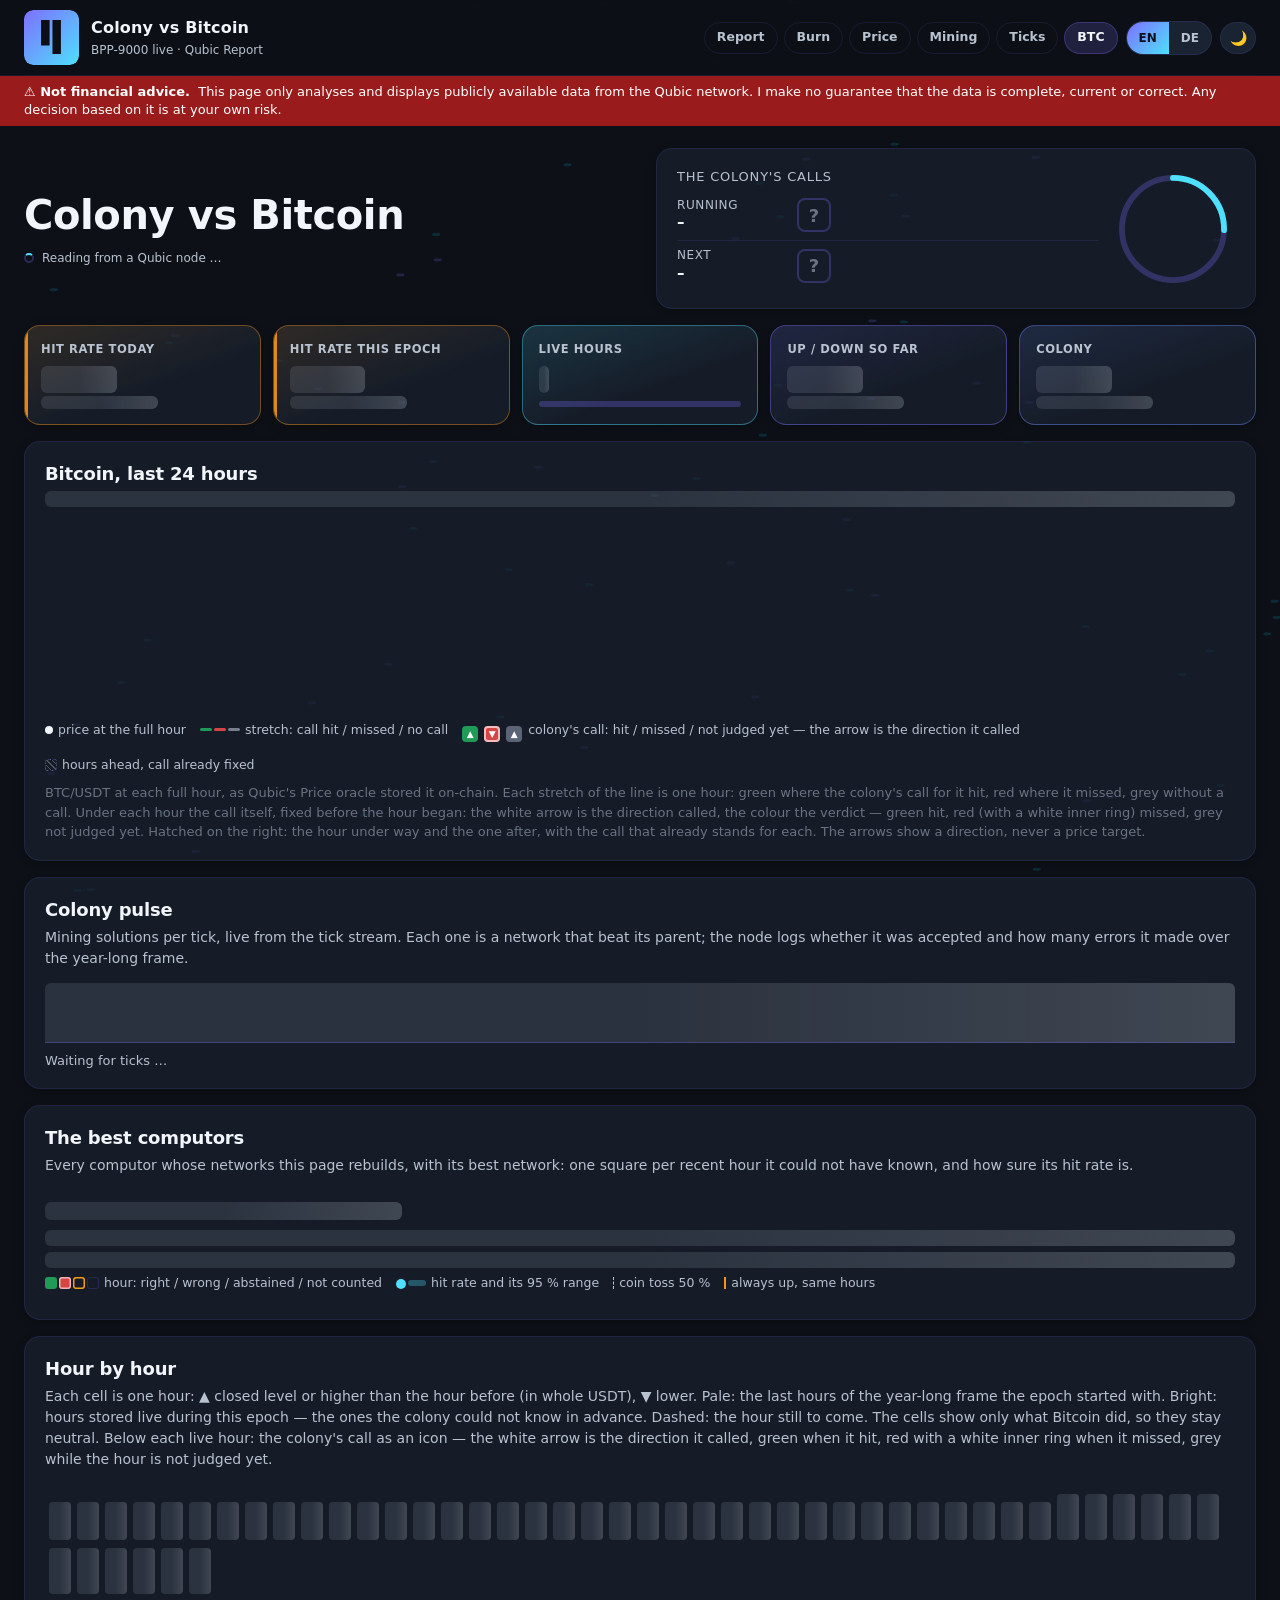
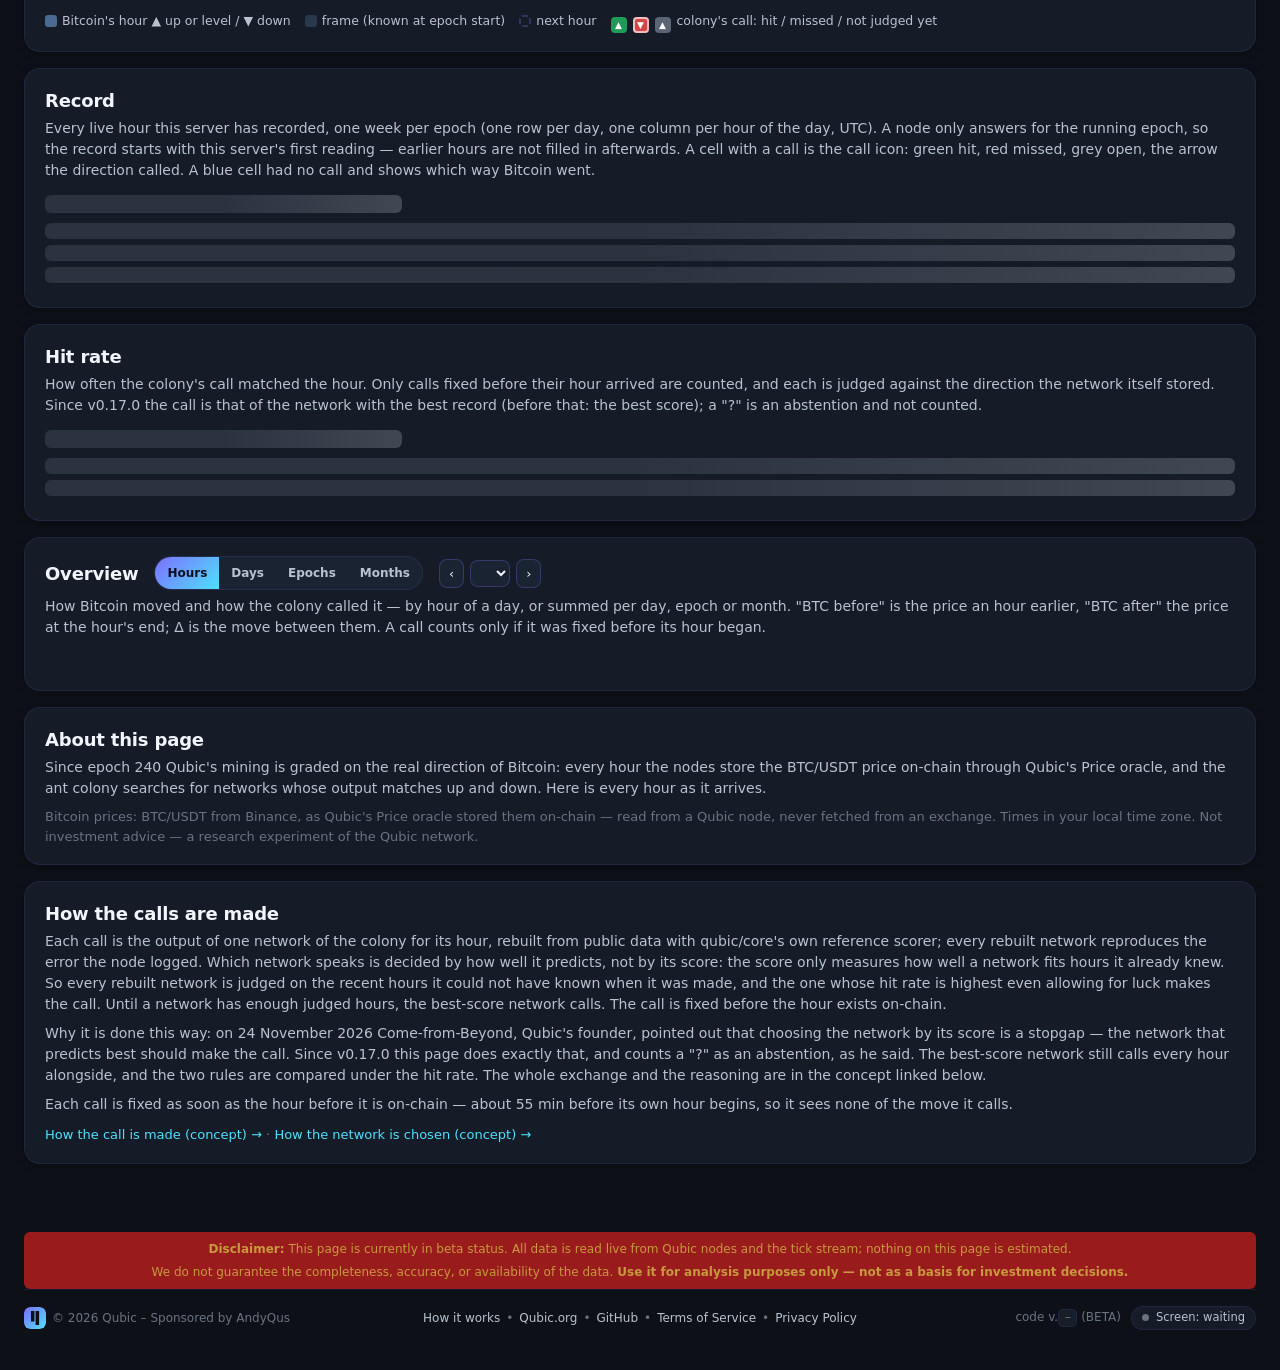
==== commit 5897553f: "v0.17.7: best computors note -- 4 lineages at a time, more identities over the epoch The tracker reb" ====
--- a/dashboard/btc.html
+++ b/dashboard/btc.html
@@ -819,7 +819,7 @@
       bdIvTip: "{h} of {n} right ({a} abstained) · {p} · with 95 % certainty between {lo} and {hi}",
       bdIdTip: "{id}\nBest network: tick {tick} · {err} errors over the year frame\nOpens the identity in the Qubic explorer",
       bdEmpty: "No computor has a record yet: a network needs hours it could not have known — the first ones after it was mined.",
-      bdNote: "Looking back, single networks reach over 70 % — but a short record says little about the next hours: whoever was best over {w} hours often is not afterwards (regression to the mean). That is why the range matters more than the dot, and why the actual calls are shown beside it. This page rebuilds the lineages of {n} identities only, not all 676 computors; the network's own official count per computor will be shown as soon as the core publishes it.",
+      bdNote: "Looking back, single networks reach over 70 % — but a short record says little about the next hours: whoever was best over {w} hours often is not afterwards (regression to the mean). That is why the range matters more than the dot, and why the actual calls are shown beside it. This page rebuilds {n} lineages at a time and moves on through the identities over the epoch, so more computors gather here — but not all 676; the network's own official count per computor will be shown as soon as the core publishes it.",
       netPicked: "Right now the network from tick {tick} calls: {hits} of {dec} right on the last {w} hours it could not have known ({ab} abstained) — at least {lo} % allowing for luck. Over the year frame it has {err} errors, shift {shift}.",
       netFallback: "No network has {m} judged hours yet, so the best-score network calls: {err} errors over the year frame ({pct} % right on the hours it was mined against — a fit, not a forecast), shift {shift}.",
       rankTitle: "Rebuilt networks by record · last {w} hours", rankNet: "Network (tick)", rankRight: "Right",
@@ -943,7 +943,7 @@
       bdIvTip: "{h} von {n} richtig ({a} Enthaltungen) · {p} · mit 95 % Sicherheit zwischen {lo} und {hi}",
       bdIdTip: "{id}\nBestes Netz: Tick {tick} · {err} Fehler über den Jahresrahmen\nÖffnet die Identität im Qubic-Explorer",
       bdEmpty: "Noch hat kein Computor eine Bilanz: ein Netz braucht Stunden, die es nicht kennen konnte — die ersten nach seinem Mining.",
-      bdNote: "Im Rückblick kommen einzelne Netze auf über 70 % — aber eine kurze Bilanz sagt wenig über die nächsten Stunden: wer über {w} Stunden der Beste war, ist es danach oft nicht mehr (Regression zur Mitte). Deshalb zählt die Spanne mehr als der Punkt, und deshalb stehen die tatsächlichen Tipps daneben. Diese Seite baut nur die Linien von {n} Identitäten nach, nicht alle 676 Computoren; die offizielle Zählung des Netzwerks pro Computor kommt dazu, sobald der Core sie veröffentlicht.",
+      bdNote: "Im Rückblick kommen einzelne Netze auf über 70 % — aber eine kurze Bilanz sagt wenig über die nächsten Stunden: wer über {w} Stunden der Beste war, ist es danach oft nicht mehr (Regression zur Mitte). Deshalb zählt die Spanne mehr als der Punkt, und deshalb stehen die tatsächlichen Tipps daneben. Diese Seite baut gleichzeitig {n} Linien nach und wechselt im Lauf der Epoche zwischen den Identitäten, so kommen hier mehr Computoren zusammen — aber nicht alle 676; die offizielle Zählung des Netzwerks pro Computor kommt dazu, sobald der Core sie veröffentlicht.",
       netPicked: "Gerade tippt das Netz aus Tick {tick}: {hits} von {dec} richtig auf den letzten {w} Stunden, die es nicht kennen konnte ({ab} Enthaltungen) — nach Abzug von Glück mindestens {lo} %. Über den Jahresrahmen hat es {err} Fehler, Shift {shift}.",
       netFallback: "Noch hat kein Netz {m} ausgewertete Stunden, deshalb tippt das Netz mit dem besten Score: {err} Fehler über den Jahresrahmen ({pct} % richtig auf den Stunden, gegen die es gemined wurde — eine Anpassung, keine Prognose), Shift {shift}.",
       rankTitle: "Nachgebaute Netze nach Bilanz · letzte {w} Stunden", rankNet: "Netz (Tick)", rankRight: "Richtig",
